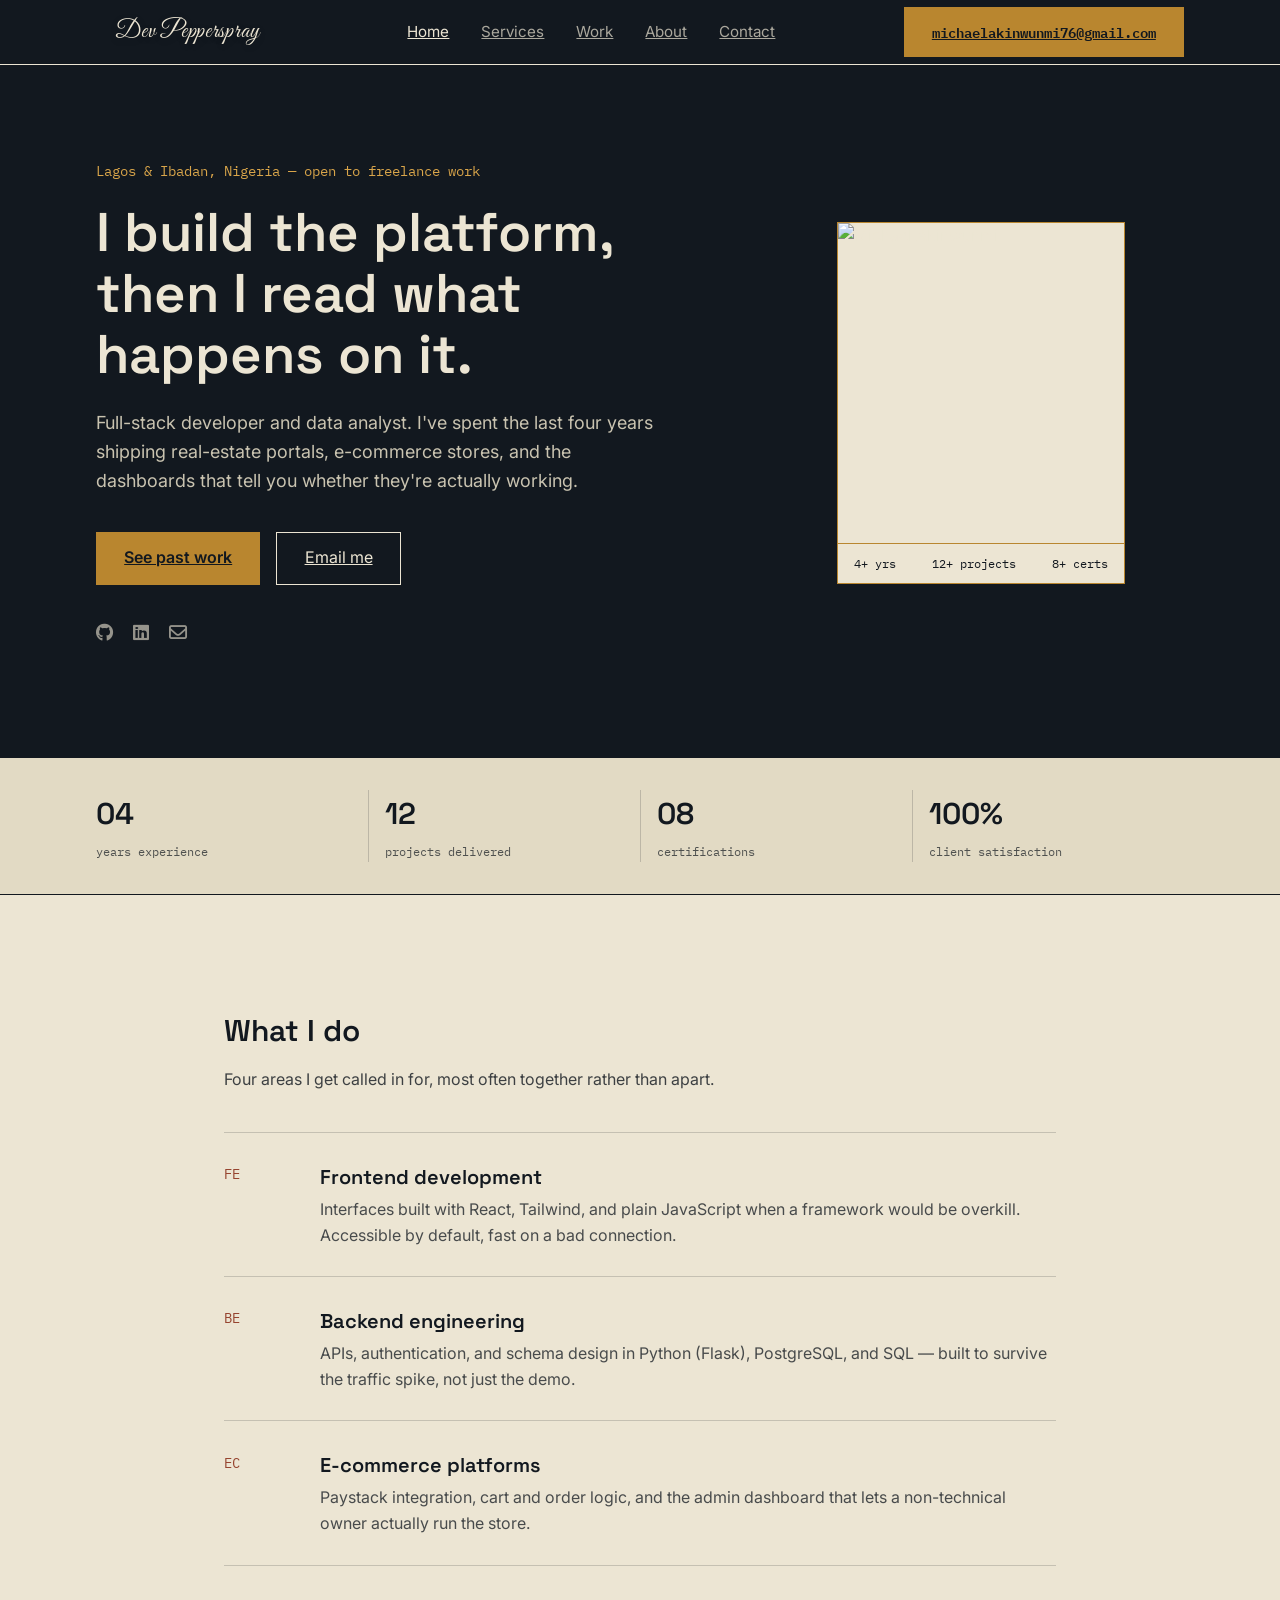
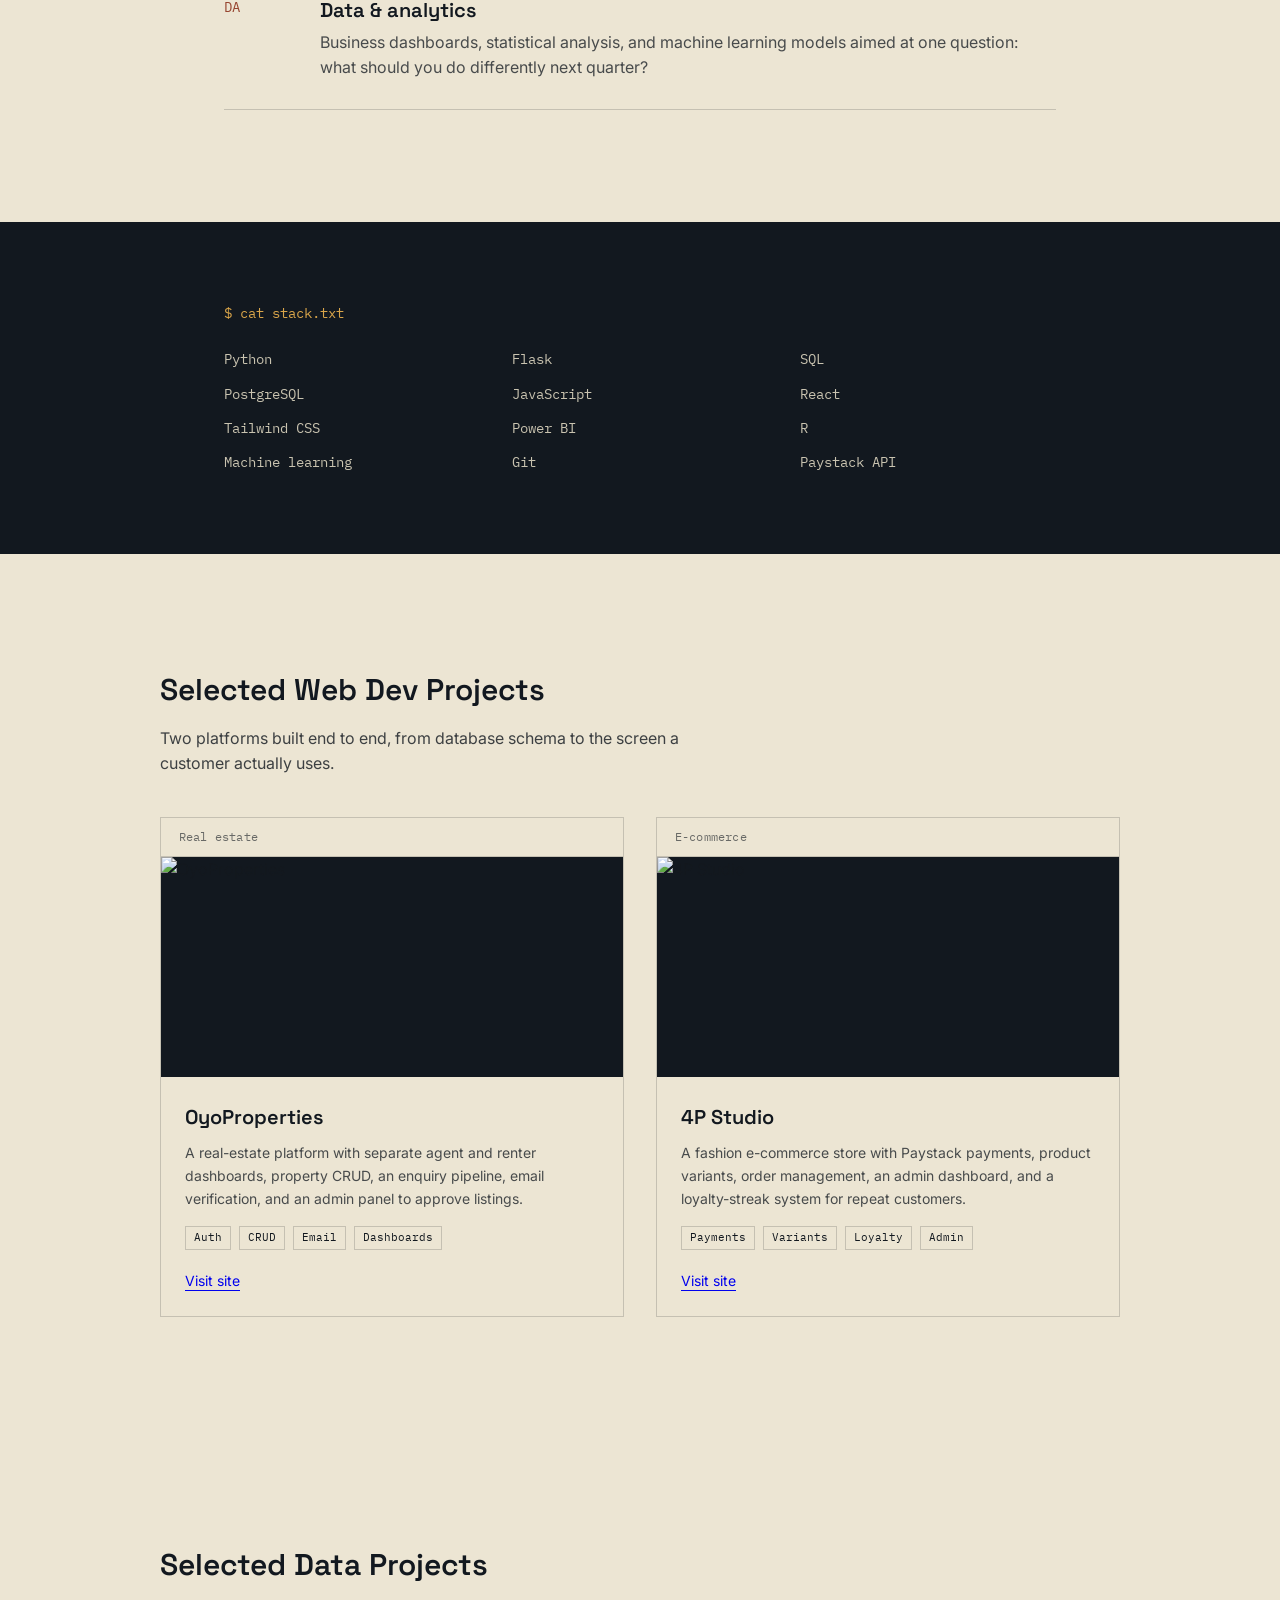
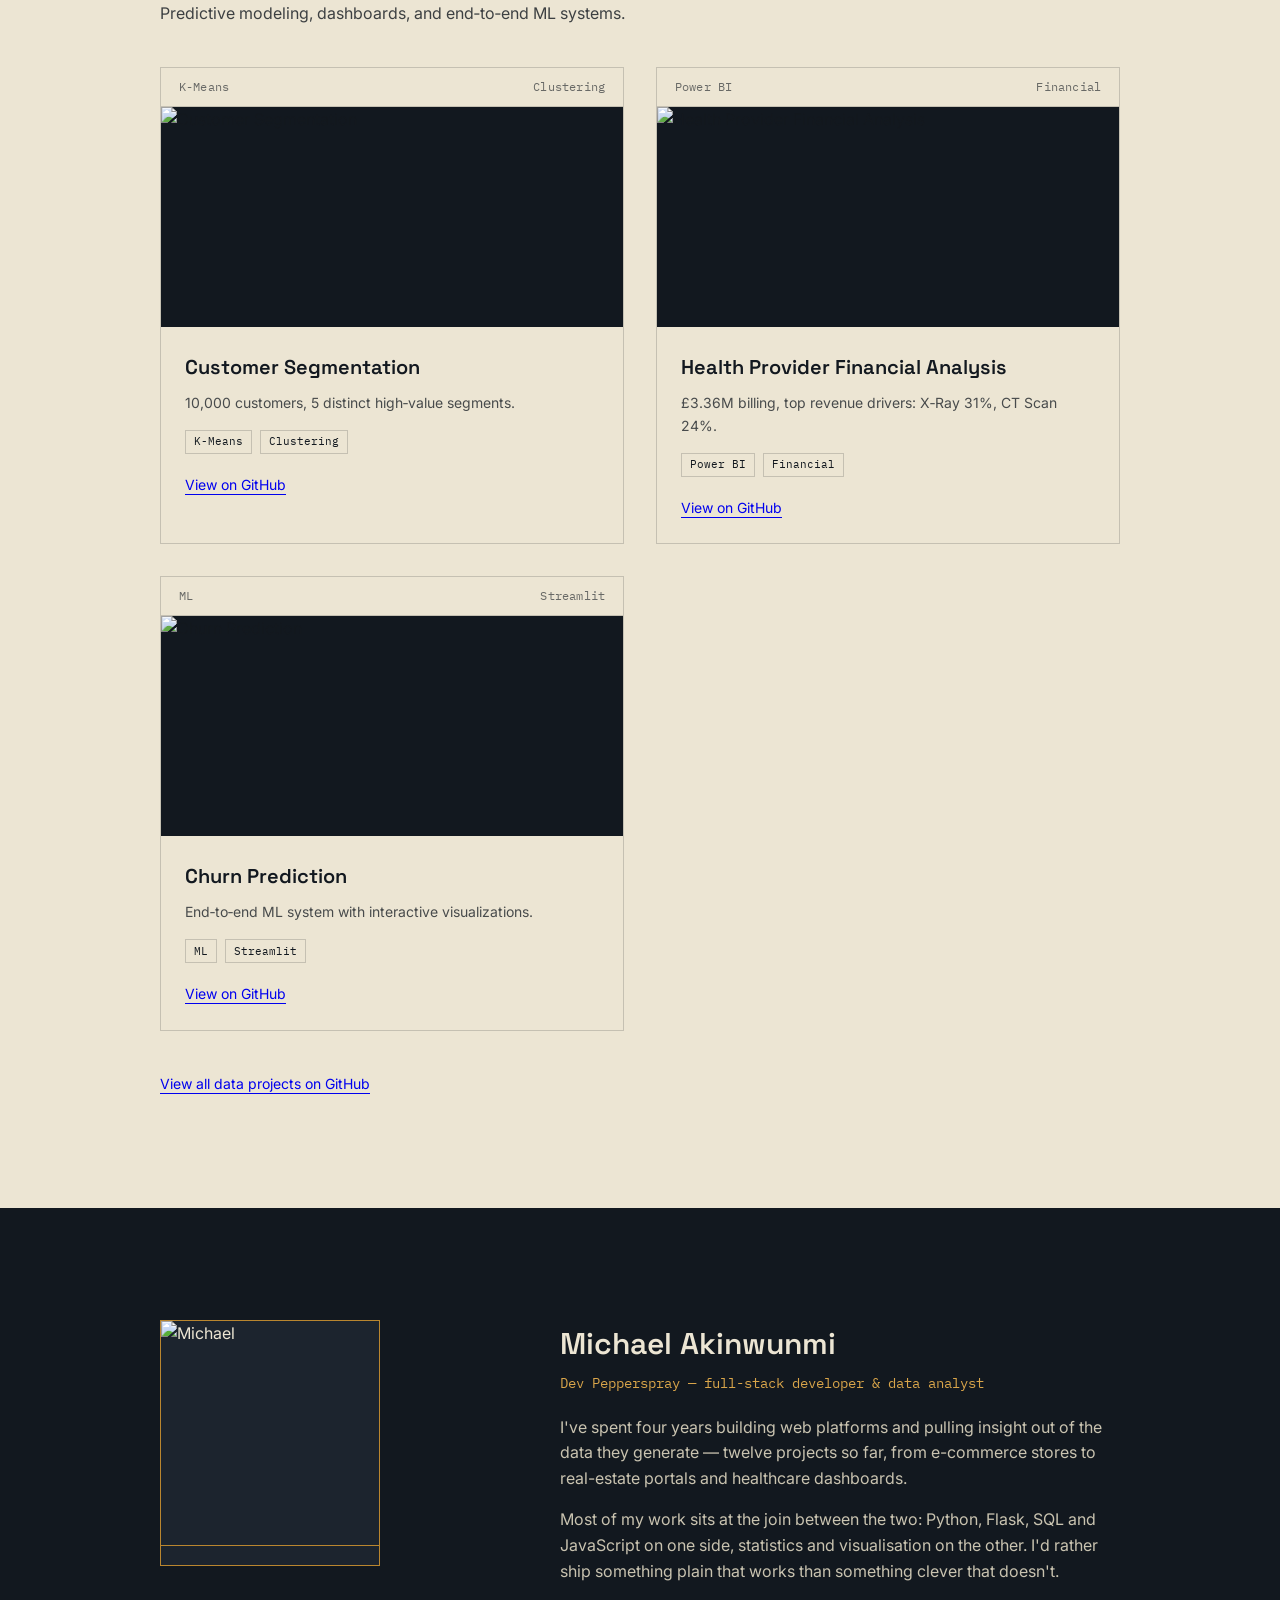
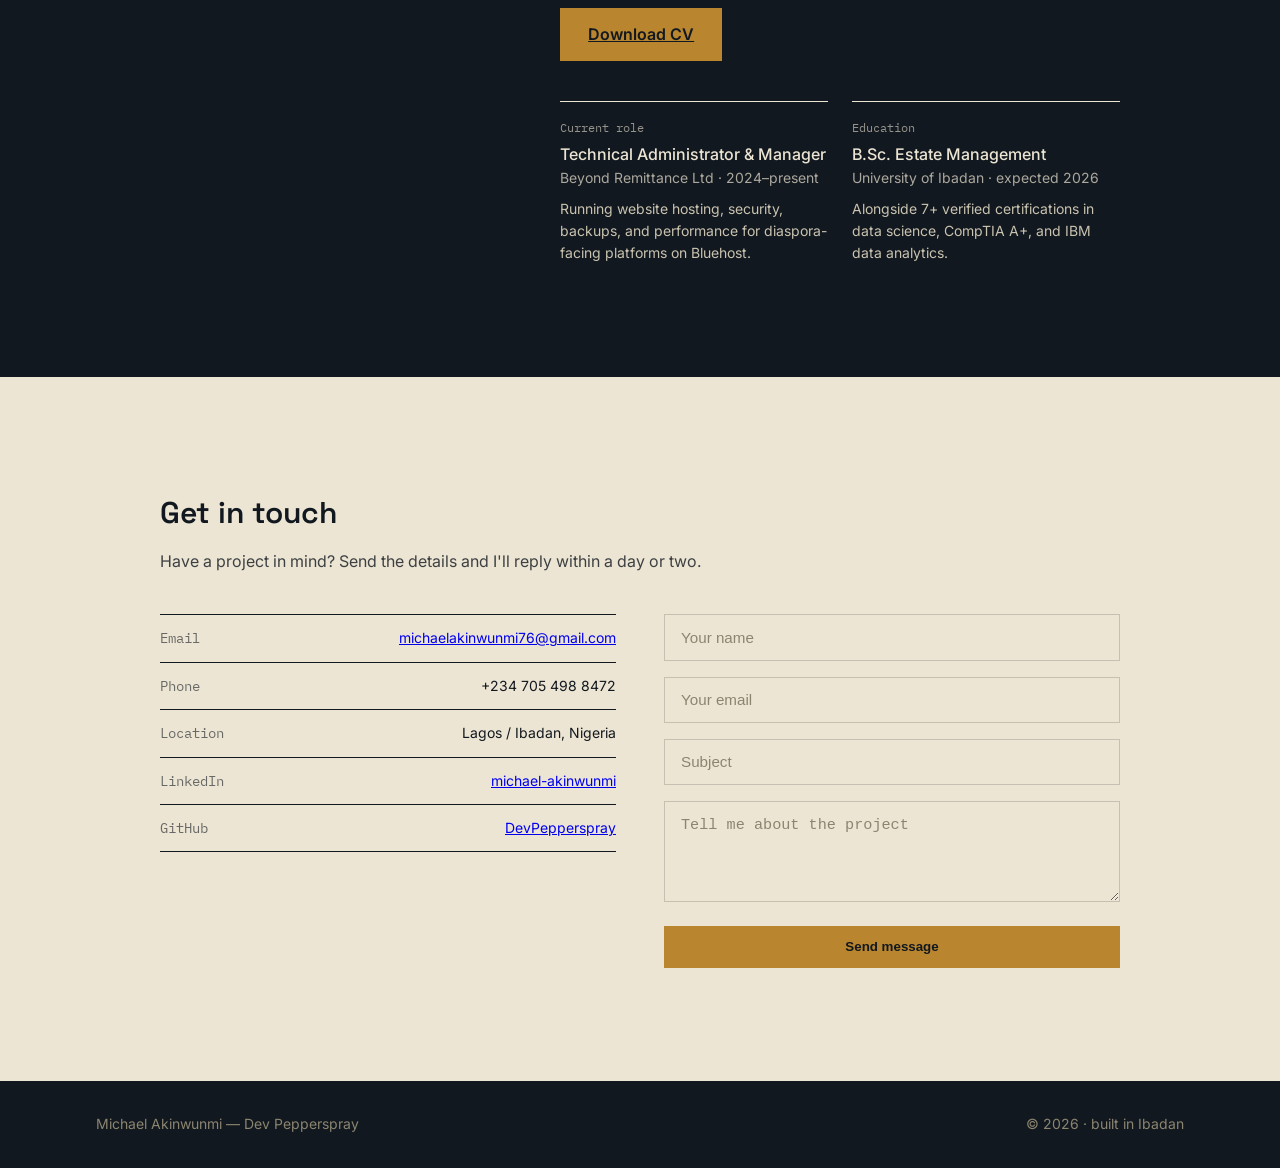
==== index.html @ c0ffbb02 "Add Great Vibes font and update logo style" ====
<!DOCTYPE html>
<html lang="en">
<head>
<meta charset="UTF-8" />
<meta name="viewport" content="width=device-width, initial-scale=1.0" />
<title>Michael Akinwunmi — Full-Stack Developer & Data Analyst</title>
<link rel="stylesheet" href="https://cdnjs.cloudflare.com/ajax/libs/font-awesome/6.5.0/css/all.min.css" />
<link href="https://fonts.googleapis.com/css2?family=Space+Grotesk:wght@400;500;600;700&family=Inter:wght@400;500;600&family=IBM+Plex+Mono:wght@400;500&display=swap" rel="stylesheet" />
  <link href="https://fonts.googleapis.com/css2?family=Space+Grotesk:wght@400;500;600;700&family=Inter:wght@400;500;600&family=IBM+Plex+Mono:wght@400;500&family=Great+Vibes&display=swap" rel="stylesheet" />

<style>
  :root{
    --ink: #12181f;
    --ink-2: #1c242e;
    --paper: #ece5d3;
    --paper-2: #e2dac4;
    --brass: #b9862f;
    --brass-bright: #d9a54a;
    --rust: #96442f;
    --line-dark: rgba(255,255,255,.14);
    --line-light: rgba(18,24,31,.18);
  }
  *{ margin:0; padding:0; box-sizing:border-box; }
  body{
    font-family:'Inter', sans-serif;
    background: var(--paper);
    color: var(--ink);
    line-height:1.6;
  }
  h1,h2,h3,.display{ font-family:'Space Grotesk', sans-serif; }
  .mono{ font-family:'IBM Plex Mono', monospace; }

  ::-webkit-scrollbar{ width:8px; }
  ::-webkit-scrollbar-track{ background: var(--paper); }
  ::-webkit-scrollbar-thumb{ background: var(--brass); }

  .on-ink{ background: var(--ink); color: var(--paper); }
  .on-ink-2{ background: var(--ink-2); }

  .rule-light{ border-color: var(--line-light); }
  .rule-dark{ border-color: var(--line-dark); }

  .nav-link{
    position:relative;
    color: var(--paper);
    opacity:.7;
    transition: opacity .2s ease;
    font-size:.95rem;
  }

  /* fancy logo style */
.fancy-logo {
  font-family: 'Great Vibes', cursive;
  font-size: 1.5rem;
  line-height: 1.2;
  padding: 0.4rem 1.2rem;
  letter-spacing: 0.03em;
  text-shadow: 0 2px 8px rgba(0,0,0,0.15);
  white-space: nowrap;
}
  .nav-link:hover{ opacity:1; }
  .nav-link.active{ opacity:1; }

  .mobile-menu{
    position:absolute;
    top:4rem;
    left:0;
    width:100%;
    max-height: calc(100vh - 4rem);
    overflow-y:auto;
    transition: transform .35s cubic-bezier(.16,.8,.24,1), opacity .35s ease;
    transform: translateY(-8px);
    opacity:0;
    pointer-events:none;
  }
  .mobile-menu.open{ transform:translateY(0); opacity:1; pointer-events:auto; }

  .hamburger{
    background:transparent;
    border:none;
    padding:6px;
    cursor:pointer;
    line-height:0;
  }
  .hamburger span{
    display:block; width:20px; height:1.5px;
    background: var(--paper); margin:5px 0;
    transition: all .25s ease;
  }
  .hamburger.active span:nth-child(1){ transform: translateY(6.5px) rotate(45deg); }
  .hamburger.active span:nth-child(2){ opacity:0; }
  .hamburger.active span:nth-child(3){ transform: translateY(-6.5px) rotate(-45deg); }

  /* record card — used only for the two portrait photos, a deliberate repeated motif */
  .record-card{
    position:relative;
    border: 1px solid var(--brass);
    background: var(--paper);
  }
  .record-card .tab{
    position:absolute; top:-1px; left:24px;
    background: var(--brass);
    color: var(--ink);
    font-size:.68rem;
    letter-spacing:.02em;
    padding:3px 10px;
    transform: translateY(-100%);
  }
  .record-card .strip{
    border-top:1px solid var(--brass);
    padding:.6rem 1rem;
    font-size:.75rem;
    color: var(--ink);
    display:flex;
    justify-content:space-between;
  }

  /* spec row — used for services and about facts, a repeated ledger language */
  .spec-row{
    display:grid;
    grid-template-columns: 72px 1fr;
    gap: 1.5rem;
    padding: 1.75rem 0;
    border-top: 1px solid var(--line-light);
  }
  .spec-row:last-child{ border-bottom: 1px solid var(--line-light); }
  .spec-code{
    font-size:.85rem;
    color: var(--rust);
    padding-top:.2rem;
  }

  .case-file{
    border:1px solid var(--line-light);
    background: var(--paper);
  }
  .case-file .ref{
    display:flex; align-items:center; justify-content:space-between;
    padding:.6rem 1.1rem;
    border-bottom:1px solid var(--line-light);
    font-size:.72rem;
    letter-spacing:.02em;
  }
  .case-file .thumb{
    height:220px; overflow:hidden; background: var(--ink);
  }
  .case-file .thumb img{ width:100%; height:100%; object-fit:cover; filter: grayscale(.15); transition: filter .3s ease; }
  .case-file:hover .thumb img{ filter:grayscale(0); }

  .chip{
    font-size:.68rem;
    font-family:'IBM Plex Mono', monospace;
    border:1px solid var(--line-light);
    padding:.15rem .5rem;
    color: var(--ink);
  }

  .btn-brass{
    background: var(--brass);
    color: var(--ink);
    font-weight:600;
    padding:.8rem 1.7rem;
    border: 1px solid var(--brass);
    transition: background .2s ease, color .2s ease;
  }
  .btn-brass:hover{ background: var(--brass-bright); }

  .btn-outline{
    border:1px solid var(--paper);
    color: var(--paper);
    padding:.8rem 1.7rem;
    transition: background .2s ease, color .2s ease;
  }
  .btn-outline:hover{ background: var(--paper); color: var(--ink); }

  .field{
    background: transparent;
    border:1px solid var(--line-light);
    color: var(--ink);
    width:100%;
    padding:.85rem 1rem;
    font-size:.95rem;
  }
  .field:focus{ outline:none; border-color: var(--brass); }
  .field::placeholder{ color:#8b8570; }

  [data-reveal]{
    opacity:0; transform: translateY(18px);
    transition: opacity .6s ease, transform .6s ease;
  }
  [data-reveal].in-view{ opacity:1; transform:none; }

  @media (prefers-reduced-motion: reduce){
    *,*::before,*::after{ transition-duration:.001ms !important; animation-duration:.001ms !important; }
  }

  /* ---- minimal utility layer (no CDN dependency) ---- */
  .relative{ position:relative; } .fixed{ position:fixed; }
  .top-0{ top:0; } .left-0{ left:0; }
  .z-50{ z-index:50; } .z-\[60\]{ z-index:60; }
  .w-full{ width:100%; } .h-16{ height:4rem; } .h-56{ height:14rem; } .h-72{ height:18rem; } .h-full{ height:100%; }
  .w-64{ width:16rem; } .w-72{ width:18rem; }
  .max-w-xl{ max-width:36rem; } .max-w-4xl{ max-width:56rem; } .max-w-5xl{ max-width:64rem; } .max-w-6xl{ max-width:72rem; }
  .mx-auto{ margin-left:auto; margin-right:auto; }
  .px-4{ padding-left:1rem; padding-right:1rem; } .px-5{ padding-left:1.25rem; padding-right:1.25rem; }
  .py-3{ padding-top:.75rem; padding-bottom:.75rem; } .py-6{ padding-top:1.5rem; padding-bottom:1.5rem; }
  .py-8{ padding-top:2rem; padding-bottom:2rem; } .py-16{ padding-top:4rem; padding-bottom:4rem; }
  .py-20{ padding-top:5rem; padding-bottom:5rem; } .pt-4{ padding-top:1rem; } .pt-28{ padding-top:7rem; } .pb-20{ padding-bottom:5rem; }
  .p-6{ padding:1.5rem; }
  .mt-1{ margin-top:.25rem; } .mt-2{ margin-top:.5rem; } .mt-3{ margin-top:.75rem; } .mt-4{ margin-top:1rem; }
  .mt-5{ margin-top:1.25rem; } .mt-6{ margin-top:1.5rem; } .mt-9{ margin-top:2.25rem; } .mt-10{ margin-top:2.5rem; }
  .gap-2{ gap:.5rem; } .gap-3{ gap:.75rem; } .gap-4{ gap:1rem; } .gap-5{ gap:1.25rem; } .gap-6{ gap:1.5rem; }
  .gap-8{ gap:2rem; } .gap-10{ gap:2.5rem; } .gap-12{ gap:3rem; } .gap-x-8{ column-gap:2rem; } .gap-y-3{ row-gap:.75rem; }
  .space-y-4>*+*{ margin-top:1rem; }
  .flex{ display:flex; } .grid{ display:grid; } .hidden{ display:none; } .inline-block{ display:inline-block; }
  .flex-col{ flex-direction:column; } .flex-wrap{ flex-wrap:wrap; }
  .items-center{ align-items:center; } .items-start{ align-items:flex-start; }
  .justify-center{ justify-content:center; } .justify-between{ justify-content:space-between; }
  .grid-cols-2{ grid-template-columns:repeat(2,minmax(0,1fr)); }
  .divide-x>*+*{ border-left:1px solid var(--line-light); }
  .overflow-hidden{ overflow:hidden; }
  .object-cover{ object-fit:cover; }
  .border-t{ border-top:1px solid; } .border-b{ border-bottom:1px solid; }
  .tracking-tight{ letter-spacing:-.015em; }
  .leading-relaxed{ line-height:1.65; } .leading-\[1\.12\]{ line-height:1.12; }
  .font-medium{ font-weight:500; } .font-semibold{ font-weight:600; }
  .text-xs{ font-size:.75rem; } .text-sm{ font-size:.875rem; } .text-base{ font-size:1rem; }
  .text-lg{ font-size:1.125rem; } .text-xl{ font-size:1.25rem; } .text-3xl{ font-size:1.875rem; } .text-4xl{ font-size:2.25rem; }
  .leading-\[1\.12\]{ line-height:1.12; }
  .opacity-60{ opacity:.6; } .opacity-70{ opacity:.7; } .opacity-75{ opacity:.75; } .opacity-80{ opacity:.8; }
  .opacity-100{ opacity:1; }
  .underline{ text-decoration:underline; } .underline-offset-4{ text-underline-offset:4px; }
  .transition{ transition:all .2s ease; }
  .first\:pl-0:first-child{ padding-left:0; }
  a.hover\:opacity-70:hover, .hover\:opacity-70:hover{ opacity:.7; }
  .hover\:opacity-100:hover{ opacity:1; }

  @media (min-width:640px){
    .sm\:px-8{ padding-left:2rem; padding-right:2rem; }
    .sm\:text-5xl{ font-size:3rem; }
    .sm\:flex-row{ flex-direction:row; }
    .sm\:grid-cols-2{ grid-template-columns:repeat(2,minmax(0,1fr)); }
    .sm\:grid-cols-3{ grid-template-columns:repeat(3,minmax(0,1fr)); }
    .sm\:w-72{ width:18rem; }
    .sm\:h-80{ height:20rem; }
  }
  @media (min-width:768px){
    .md\:flex{ display:flex; } .md\:hidden{ display:none; } .md\:inline-block{ display:inline-block; }
    .md\:pt-40{ padding-top:10rem; } .md\:pb-28{ padding-bottom:7rem; }
    .md\:py-20{ padding-top:5rem; padding-bottom:5rem; } .md\:py-28{ padding-top:7rem; padding-bottom:7rem; }
    .md\:grid-cols-2{ grid-template-columns:repeat(2,minmax(0,1fr)); }
    .md\:grid-cols-4{ grid-template-columns:repeat(4,minmax(0,1fr)); }
    .md\:grid-cols-5{ grid-template-columns:repeat(5,minmax(0,1fr)); }
    .md\:col-span-2{ grid-column:span 2/span 2; } .md\:col-span-3{ grid-column:span 3/span 3; }
    .md\:justify-start{ justify-content:flex-start; }
    .md\:text-lg{ font-size:1.125rem; }
  }
  @media (min-width:1024px){
    .lg\:text-\[3\.4rem\]{ font-size:3.4rem; }
  }
</style>
</head>
<body>

<!-- NAV -->
<header class="fixed top-0 left-0 w-full z-50 on-ink border-b rule-dark" id="navbar">
  <div class="max-w-6xl mx-auto px-5 sm:px-8 flex items-center justify-between h-16">
    <div class="rounded-xl bg-gradient-to-br from-amber-400 to-amber-600 shadow-lg shadow-amber-500/20 flex items-center justify-center fancy-logo text-[#0b0b0e]">
        Dev Pepperspray
      </div>
    
            
    <nav class="hidden md:flex items-center gap-8">
      <a href="#home" class="nav-link active">Home</a>
      <a href="#services" class="nav-link">Services</a>
      <a href="#work" class="nav-link">Work</a>
      <a href="#about" class="nav-link">About</a>
      <a href="#contact" class="nav-link">Contact</a>
    </nav>
    <a href="#contact" class="hidden md:inline-block mono text-sm btn-brass">michaelakinwunmi76@gmail.com</a>
    <button class="md:hidden hamburger relative z-[60]" id="menuToggle" aria-label="Toggle menu">
      <span></span><span></span><span></span>
    </button>
  </div>
  <div class="mobile-menu md:hidden on-ink border-t rule-dark px-5 py-6 flex flex-col gap-5" id="mobileMenu">
    <a href="#home" class="nav-link">Home</a>
    <a href="#services" class="nav-link">Services</a>
    <a href="#work" class="nav-link">Work</a>
    <a href="#about" class="nav-link">About</a>
    <a href="#contact" class="nav-link">Contact</a>
  </div>
</header>

<!-- HERO -->
<section id="home" class="on-ink pt-28 pb-20 md:pt-40 md:pb-28">
  <div class="max-w-6xl mx-auto px-5 sm:px-8 grid md:grid-cols-5 gap-12 items-center">
    <div class="md:col-span-3" data-reveal>
      <p class="mono text-sm" style="color:var(--brass-bright)">Lagos &amp; Ibadan, Nigeria — open to freelance work</p>
      <h1 class="display font-semibold text-4xl sm:text-5xl lg:text-[3.4rem] leading-[1.12] mt-5" style="color:var(--paper)">
        I build the platform, then I read what happens on it.
      </h1>
      <p class="text-base md:text-lg mt-6 max-w-xl" style="color:#c9c3b0">
        Full-stack developer and data analyst. I've spent the last four years shipping real-estate portals, e-commerce stores, and the dashboards that tell you whether they're actually working.
      </p>
      <div class="flex flex-wrap gap-4 mt-9">
        <a href="#work" class="btn-brass">See past work</a>
        <a href="#contact" class="btn-outline">Email me</a>
      </div>
      <div class="flex items-center gap-5 mt-9">
        <a href="https://github.com/DevPepperspray" target="_blank" class="opacity-60 hover:opacity-100 transition" style="color:var(--paper)"><i class="fa-brands fa-github text-lg"></i></a>
        <a href="https://www.linkedin.com/in/michael-akinwunmi-2aa34a247" target="_blank" class="opacity-60 hover:opacity-100 transition" style="color:var(--paper)"><i class="fa-brands fa-linkedin text-lg"></i></a>
        <a href="mailto:michaelakinwunmi76@gmail.com" class="opacity-60 hover:opacity-100 transition" style="color:var(--paper)"><i class="fa-regular fa-envelope text-lg"></i></a>
      </div>
    </div>

    <div class="md:col-span-2 flex justify-center" data-reveal style="transition-delay:100ms">
      <div class="record-card w-64 sm:w-72">
        
        <div class="h-72 sm:h-80 overflow-hidden">
          <img src="https://github.com/DevPepperspray/DevPepperspray.github.io/blob/main/images/hero.jpg?raw=true" alt="Michael Akinwunmi" class="w-full h-full object-cover" onerror="this.onerror=null;this.src='https://placehold.co/400x480/1c242e/d9a54a?text=Michael'" />
        </div>
        <div class="strip mono">
          <span>4+ yrs</span><span>12+ projects</span><span>8+ certs</span>
        </div>
      </div>
    </div>
  </div>
</section>

<!-- STATS -->
<section class="border-b rule-light" style="background:var(--paper-2)">
  <div class="max-w-6xl mx-auto px-5 sm:px-8 py-8">
    <div class="grid grid-cols-2 md:grid-cols-4 divide-x rule-light" data-reveal>
      <div class="px-4 first:pl-0"><div class="display text-3xl font-semibold">04</div><p class="mono text-xs mt-1 opacity-70">years experience</p></div>
      <div class="px-4"><div class="display text-3xl font-semibold">12</div><p class="mono text-xs mt-1 opacity-70">projects delivered</p></div>
      <div class="px-4"><div class="display text-3xl font-semibold">08</div><p class="mono text-xs mt-1 opacity-70">certifications</p></div>
      <div class="px-4"><div class="display text-3xl font-semibold">100%</div><p class="mono text-xs mt-1 opacity-70">client satisfaction</p></div>
    </div>
  </div>
</section>

<!-- SERVICES -->
<section id="services" class="py-20 md:py-28">
  <div class="max-w-4xl mx-auto px-5 sm:px-8">
    <div class="max-w-xl" data-reveal>
      <h2 class="display text-3xl font-semibold">What I do</h2>
      <p class="mt-3 opacity-80">Four areas I get called in for, most often together rather than apart.</p>
    </div>

    <div class="mt-10" data-reveal>
      <div class="spec-row">
        <div class="spec-code mono">FE</div>
        <div>
          <h3 class="display text-xl font-semibold">Frontend development</h3>
          <p class="opacity-75 mt-1">Interfaces built with React, Tailwind, and plain JavaScript when a framework would be overkill. Accessible by default, fast on a bad connection.</p>
        </div>
      </div>
      <div class="spec-row">
        <div class="spec-code mono">BE</div>
        <div>
          <h3 class="display text-xl font-semibold">Backend engineering</h3>
          <p class="opacity-75 mt-1">APIs, authentication, and schema design in Python (Flask), PostgreSQL, and SQL — built to survive the traffic spike, not just the demo.</p>
        </div>
      </div>
      <div class="spec-row">
        <div class="spec-code mono">EC</div>
        <div>
          <h3 class="display text-xl font-semibold">E-commerce platforms</h3>
          <p class="opacity-75 mt-1">Paystack integration, cart and order logic, and the admin dashboard that lets a non-technical owner actually run the store.</p>
        </div>
      </div>
      <div class="spec-row">
        <div class="spec-code mono">DA</div>
        <div>
          <h3 class="display text-xl font-semibold">Data &amp; analytics</h3>
          <p class="opacity-75 mt-1">Business dashboards, statistical analysis, and machine learning models aimed at one question: what should you do differently next quarter?</p>
        </div>
      </div>
    </div>
  </div>
</section>

<!-- STACK -->
<section class="on-ink py-16 md:py-20">
  <div class="max-w-4xl mx-auto px-5 sm:px-8">
    <p class="mono text-sm" style="color:var(--brass-bright)">$ cat stack.txt</p>
    <div class="grid grid-cols-2 sm:grid-cols-3 gap-x-8 gap-y-3 mt-6 mono text-sm" style="color:#c9c3b0" data-reveal>
      <span>Python</span><span>Flask</span><span>SQL</span>
      <span>PostgreSQL</span><span>JavaScript</span><span>React</span>
      <span>Tailwind CSS</span><span>Power BI</span><span>R</span>
      <span>Machine learning</span><span>Git</span><span>Paystack API</span>
    </div>
  </div>
</section>

<!-- WEB DEV WORK -->
<section id="work" class="py-20 md:py-28">
  <div class="max-w-5xl mx-auto px-5 sm:px-8">
    <div class="max-w-xl" data-reveal>
      <h2 class="display text-3xl font-semibold">Selected Web Dev Projects</h2>
      <p class="mt-3 opacity-80">Two platforms built end to end, from database schema to the screen a customer actually uses.</p>
    </div>

    <div class="grid md:grid-cols-2 gap-8 mt-10">
      <div class="case-file" data-reveal>
        <div class="ref mono">
          <span class="opacity-60">Real estate</span>
        </div>
        <div class="thumb">
          <img src="https://github.com/DevPepperspray/DevPepperspray.github.io/blob/main/images/Screenshot%202026-09-05%20003258.jpg?raw=true" alt="OyoProperties" onerror="this.onerror=null;this.src='https://placehold.co/600x400/1c242e/d9a54a?text=OyoProperties'" />
        </div>
        <div class="p-6">
          <h3 class="display text-xl font-semibold">OyoProperties</h3>
          <p class="opacity-75 mt-2 text-sm leading-relaxed">A real-estate platform with separate agent and renter dashboards, property CRUD, an enquiry pipeline, email verification, and an admin panel to approve listings.</p>
          <div class="flex flex-wrap gap-2 mt-4">
            <span class="chip">Auth</span><span class="chip">CRUD</span><span class="chip">Email</span><span class="chip">Dashboards</span>
          </div>
          <div class="flex items-center gap-5 mt-5 text-sm">
            <a href="https://oyoproperties.ng" target="_blank" class="underline underline-offset-4 hover:opacity-70">Visit site</a>
            
          </div>
        </div>
      </div>

      <div class="case-file" data-reveal style="transition-delay:80ms">
        <div class="ref mono">
          
          <span class="opacity-60">E-commerce</span>
        </div>
        <div class="thumb">
          <img src="https://github.com/DevPepperspray/DevPepperspray.github.io/blob/main/images/Screenshot%202026-09-01%20233532.jpg?raw=true" alt="4P Studio" onerror="this.onerror=null;this.src='https://placehold.co/600x400/1c242e/d9a54a?text=4P+Studio'" />
        </div>
        <div class="p-6">
          <h3 class="display text-xl font-semibold">4P Studio</h3>
          <p class="opacity-75 mt-2 text-sm leading-relaxed">A fashion e-commerce store with Paystack payments, product variants, order management, an admin dashboard, and a loyalty-streak system for repeat customers.</p>
          <div class="flex flex-wrap gap-2 mt-4">
            <span class="chip">Payments</span><span class="chip">Variants</span><span class="chip">Loyalty</span><span class="chip">Admin</span>
          </div>
          <div class="flex items-center gap-5 mt-5 text-sm">
            <a href="https://4pstudios.pythonanywhere.com" target="_blank" class="underline underline-offset-4 hover:opacity-70">Visit site</a>
            
          </div>
        </div>
      </div>
    </div>

    
  </div>
</section>

<!-- DATA PROJECTS (replaced with your three new cards) -->
<section id="work" class="py-20 md:py-28">
  <div class="max-w-5xl mx-auto px-5 sm:px-8">
    <div class="max-w-xl" data-reveal>
      <h2 class="display text-3xl font-semibold">Selected Data Projects</h2>
      <p class="mt-3 opacity-80">Predictive modeling, dashboards, and end‑to‑end ML systems.</p>
    </div>

    <div class="grid md:grid-cols-2 lg:grid-cols-3 gap-8 mt-10">
      <!-- Card 5: Customer Segmentation -->
      <div class="case-file" data-reveal>
        <div class="ref mono">
          <span class="opacity-60">K-Means</span>
          <span class="opacity-60">Clustering</span>
        </div>
        <div class="thumb">
          <img src="https://raw.githubusercontent.com/DevPepperspray/DevPepperspray.github.io/main/Clustering.png" alt="Customer Segmentation" onerror="this.onerror=null;this.src='https://placehold.co/600x400/1c242e/d9a54a?text=Clustering'" />
        </div>
        <div class="p-6">
          <h3 class="display text-xl font-semibold">Customer Segmentation</h3>
          <p class="opacity-75 mt-2 text-sm leading-relaxed">10,000 customers, 5 distinct high‑value segments.</p>
          <div class="flex flex-wrap gap-2 mt-4">
            <span class="chip">K-Means</span>
            <span class="chip">Clustering</span>
          </div>
          <div class="flex items-center gap-5 mt-5 text-sm">
            <a href="https://github.com/DevPepperspray/Customer-Segmentation-and-Clustering" target="_blank" class="underline underline-offset-4 hover:opacity-70">View on GitHub</a>
          </div>
        </div>
      </div>

      <!-- Card 6: Health Provider Financial Analysis -->
      <div class="case-file" data-reveal style="transition-delay:80ms">
        <div class="ref mono">
          <span class="opacity-60">Power BI</span>
          <span class="opacity-60">Financial</span>
        </div>
        <div class="thumb">
          <img src="https://raw.githubusercontent.com/DevPepperspray/DevPepperspray.github.io/main/Health%20Provider%20Dashboard.jpg" alt="Health Provider Financial Analysis" onerror="this.onerror=null;this.src='https://placehold.co/600x400/1c242e/d9a54a?text=Provider'" />
        </div>
        <div class="p-6">
          <h3 class="display text-xl font-semibold">Health Provider Financial Analysis</h3>
          <p class="opacity-75 mt-2 text-sm leading-relaxed">£3.36M billing, top revenue drivers: X‑Ray 31%, CT Scan 24%.</p>
          <div class="flex flex-wrap gap-2 mt-4">
            <span class="chip">Power BI</span>
            <span class="chip">Financial</span>
          </div>
          <div class="flex items-center gap-5 mt-5 text-sm">
            <a href="https://github.com/DevPepperspray/Health-Providers-Analysis" target="_blank" class="underline underline-offset-4 hover:opacity-70">View on GitHub</a>
          </div>
        </div>
      </div>

      <!-- Card 7: Churn Prediction -->
      <div class="case-file" data-reveal style="transition-delay:160ms">
        <div class="ref mono">
          <span class="opacity-60">ML</span>
          <span class="opacity-60">Streamlit</span>
        </div>
        <div class="thumb">
          <img src="https://github.com/DevPepperspray/Churn-Prediction/blob/main/Churn%20Porject%201/bone.jpg?raw=true" alt="Churn Prediction" onerror="this.onerror=null;this.src='https://placehold.co/600x400/1c242e/d9a54a?text=Churn'" />
        </div>
        <div class="p-6">
          <h3 class="display text-xl font-semibold">Churn Prediction</h3>
          <p class="opacity-75 mt-2 text-sm leading-relaxed">End‑to‑end ML system with interactive visualizations.</p>
          <div class="flex flex-wrap gap-2 mt-4">
            <span class="chip">ML</span>
            <span class="chip">Streamlit</span>
          </div>
          <div class="flex items-center gap-5 mt-5 text-sm">
            <a href="https://github.com/DevPepperspray/Churn-Prediction" target="_blank" class="underline underline-offset-4 hover:opacity-70">View on GitHub</a>
          </div>
        </div>
      </div>
    </div>

    <div class="mt-10" data-reveal>
      <a href="https://github.com/DevPepperspray" target="_blank" class="text-sm underline underline-offset-4 hover:opacity-70">View all data projects on GitHub</a>
    </div>
  </div>
</section>

<!-- ABOUT -->
<section id="about" class="on-ink py-20 md:py-28">
  <div class="max-w-5xl mx-auto px-5 sm:px-8">
    <div class="grid md:grid-cols-5 gap-10 items-start">
      <div class="md:col-span-2 flex justify-center md:justify-start" data-reveal>
        <div class="record-card" style="background:var(--ink-2); border-color:var(--brass); width:220px;">
          
          <div class="h-56 overflow-hidden">
            <img src="https://github.com/DevPepperspray/DevPepperspray.github.io/blob/main/images/Screenshot%202026-09-05%20004649.jpg?raw=true" alt="Michael" class="w-full h-full object-cover" onerror="this.onerror=null;this.src='" />
          </div>
          <div class="strip mono" style="color:var(--paper)">
            
          </div>
        </div>
      </div>

      <div class="md:col-span-3" data-reveal style="transition-delay:80ms">
        <h2 class="display text-3xl font-semibold" style="color:var(--paper)">Michael Akinwunmi</h2>
        <p class="mono text-sm mt-1" style="color:var(--brass-bright)">Dev Pepperspray — full-stack developer &amp; data analyst</p>
        <p class="mt-5" style="color:#c9c3b0">
          I've spent four years building web platforms and pulling insight out of the data they generate — twelve projects so far, from e-commerce stores to real-estate portals and healthcare dashboards.
        </p>
        <p class="mt-4" style="color:#c9c3b0">
          Most of my work sits at the join between the two: Python, Flask, SQL and JavaScript on one side, statistics and visualisation on the other. I'd rather ship something plain that works than something clever that doesn't.
        </p>
        <a href="Michael Akinwunmi.pdf" download class="btn-brass inline-block mt-6">Download CV</a>

        <div class="grid sm:grid-cols-2 gap-6 mt-10">
          <div class="border-t pt-4 rule-dark">
            <p class="mono text-xs opacity-60">Current role</p>
            <p class="font-medium mt-1" style="color:var(--paper)">Technical Administrator &amp; Manager</p>
            <p class="text-sm opacity-70">Beyond Remittance Ltd · 2024–present</p>
            <p class="text-sm mt-2" style="color:#c9c3b0">Running website hosting, security, backups, and performance for diaspora-facing platforms on Bluehost.</p>
          </div>
          <div class="border-t pt-4 rule-dark">
            <p class="mono text-xs opacity-60">Education</p>
            <p class="font-medium mt-1" style="color:var(--paper)">B.Sc. Estate Management</p>
            <p class="text-sm opacity-70">University of Ibadan · expected 2026</p>
            <p class="text-sm mt-2" style="color:#c9c3b0">Alongside 7+ verified certifications in data science, CompTIA A+, and IBM data analytics.</p>
          </div>
        </div>
      </div>
    </div>
  </div>
</section>

<!-- CONTACT -->
<section id="contact" class="py-20 md:py-28">
  <div class="max-w-5xl mx-auto px-5 sm:px-8">
    <div class="max-w-xl" data-reveal>
      <h2 class="display text-3xl font-semibold">Get in touch</h2>
      <p class="mt-3 opacity-80">Have a project in mind? Send the details and I'll reply within a day or two.</p>
    </div>

    <div class="grid md:grid-cols-2 gap-12 mt-10">
      <div data-reveal>
        <ul class="text-sm">
          <li class="flex justify-between border-t rule-light py-3">
            <span class="mono opacity-60">Email</span>
            <a href="mailto:michaelakinwunmi76@gmail.com" class="hover:opacity-70">michaelakinwunmi76@gmail.com</a>
          </li>
          <li class="flex justify-between border-t rule-light py-3">
            <span class="mono opacity-60">Phone</span>
            <span>+234 705 498 8472</span>
          </li>
          <li class="flex justify-between border-t rule-light py-3">
            <span class="mono opacity-60">Location</span>
            <span>Lagos / Ibadan, Nigeria</span>
          </li>
          <li class="flex justify-between border-t rule-light py-3">
            <span class="mono opacity-60">LinkedIn</span>
            <a href="https://www.linkedin.com/in/michael-akinwunmi-2aa34a247" target="_blank" class="hover:opacity-70">michael-akinwunmi</a>
          </li>
          <li class="flex justify-between border-t border-b rule-light py-3">
            <span class="mono opacity-60">GitHub</span>
            <a href="https://github.com/DevPepperspray" target="_blank" class="hover:opacity-70">DevPepperspray</a>
          </li>
        </ul>
      </div>

      <form id="contactForm" method="post" action="#" data-reveal style="transition-delay:80ms">
        <div class="space-y-4">
          <input type="text" name="name" placeholder="Your name" class="field" required />
          <input type="email" name="email" placeholder="Your email" class="field" required />
          <input type="text" name="subject" placeholder="Subject" class="field" />
          <textarea name="message" rows="4" placeholder="Tell me about the project" class="field" style="resize:vertical;"></textarea>
          <button type="submit" class="btn-brass w-full">Send message</button>
        </div>
      </form>
    </div>
  </div>
</section>

<footer class="on-ink py-8 border-t rule-dark">
  <div class="max-w-6xl mx-auto px-5 sm:px-8 flex flex-col sm:flex-row items-center justify-between gap-3 text-sm" style="color:#8b8570">
    <span>Michael Akinwunmi — Dev Pepperspray</span>
    <span>© 2026 · built in Ibadan</span>
  </div>
</footer>

<script>
(function(){
  "use strict";
  const toggle = document.getElementById('menuToggle');
  const mobile = document.getElementById('mobileMenu');
  toggle.addEventListener('click', function(){
    this.classList.toggle('active');
    mobile.classList.toggle('open');
  });
  mobile.querySelectorAll('a').forEach(link=>{
    link.addEventListener('click', ()=>{ toggle.classList.remove('active'); mobile.classList.remove('open'); });
  });

  const io = new IntersectionObserver((entries)=>{
    entries.forEach(e=>{ if(e.isIntersecting){ e.target.classList.add('in-view'); io.unobserve(e.target); } });
  }, { threshold:.1, rootMargin:'0px 0px -40px 0px' });
  document.querySelectorAll('[data-reveal]').forEach(el=>io.observe(el));

  document.getElementById('contactForm').addEventListener('submit', function(e){
    e.preventDefault();
    const name = this.querySelector('input[name="name"]').value || 'there';
    alert('Thanks, ' + name + ' — I\'ll get back to you shortly.');
    this.reset();
  });

  document.querySelectorAll('a[href^="#"]').forEach(a=>{
    a.addEventListener('click', function(e){
      const href = this.getAttribute('href');
      if(href === '#') return;
      const target = document.querySelector(href);
      if(target){
        e.preventDefault();
        const top = target.getBoundingClientRect().top + window.pageYOffset - 64;
        window.scrollTo({ top, behavior:'smooth' });
      }
    });
  });
})();
</script>

</body>
</html>
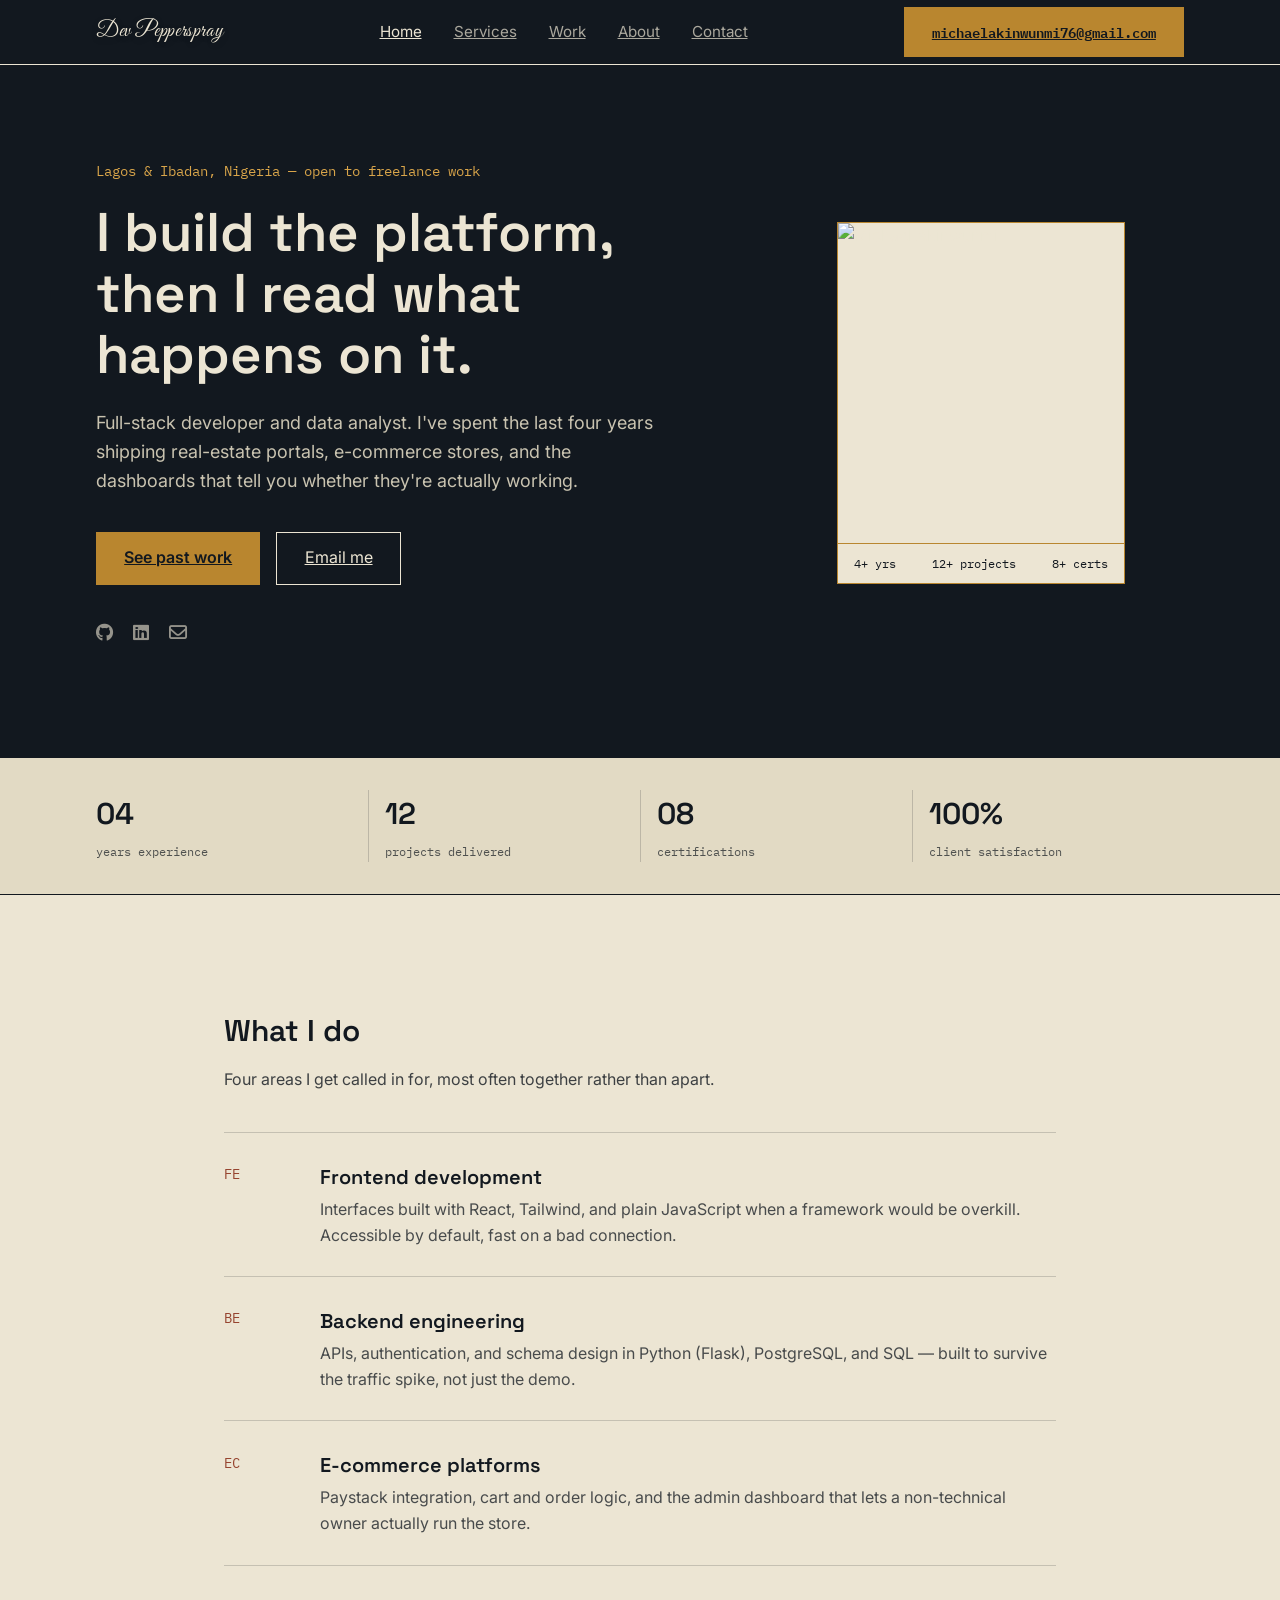
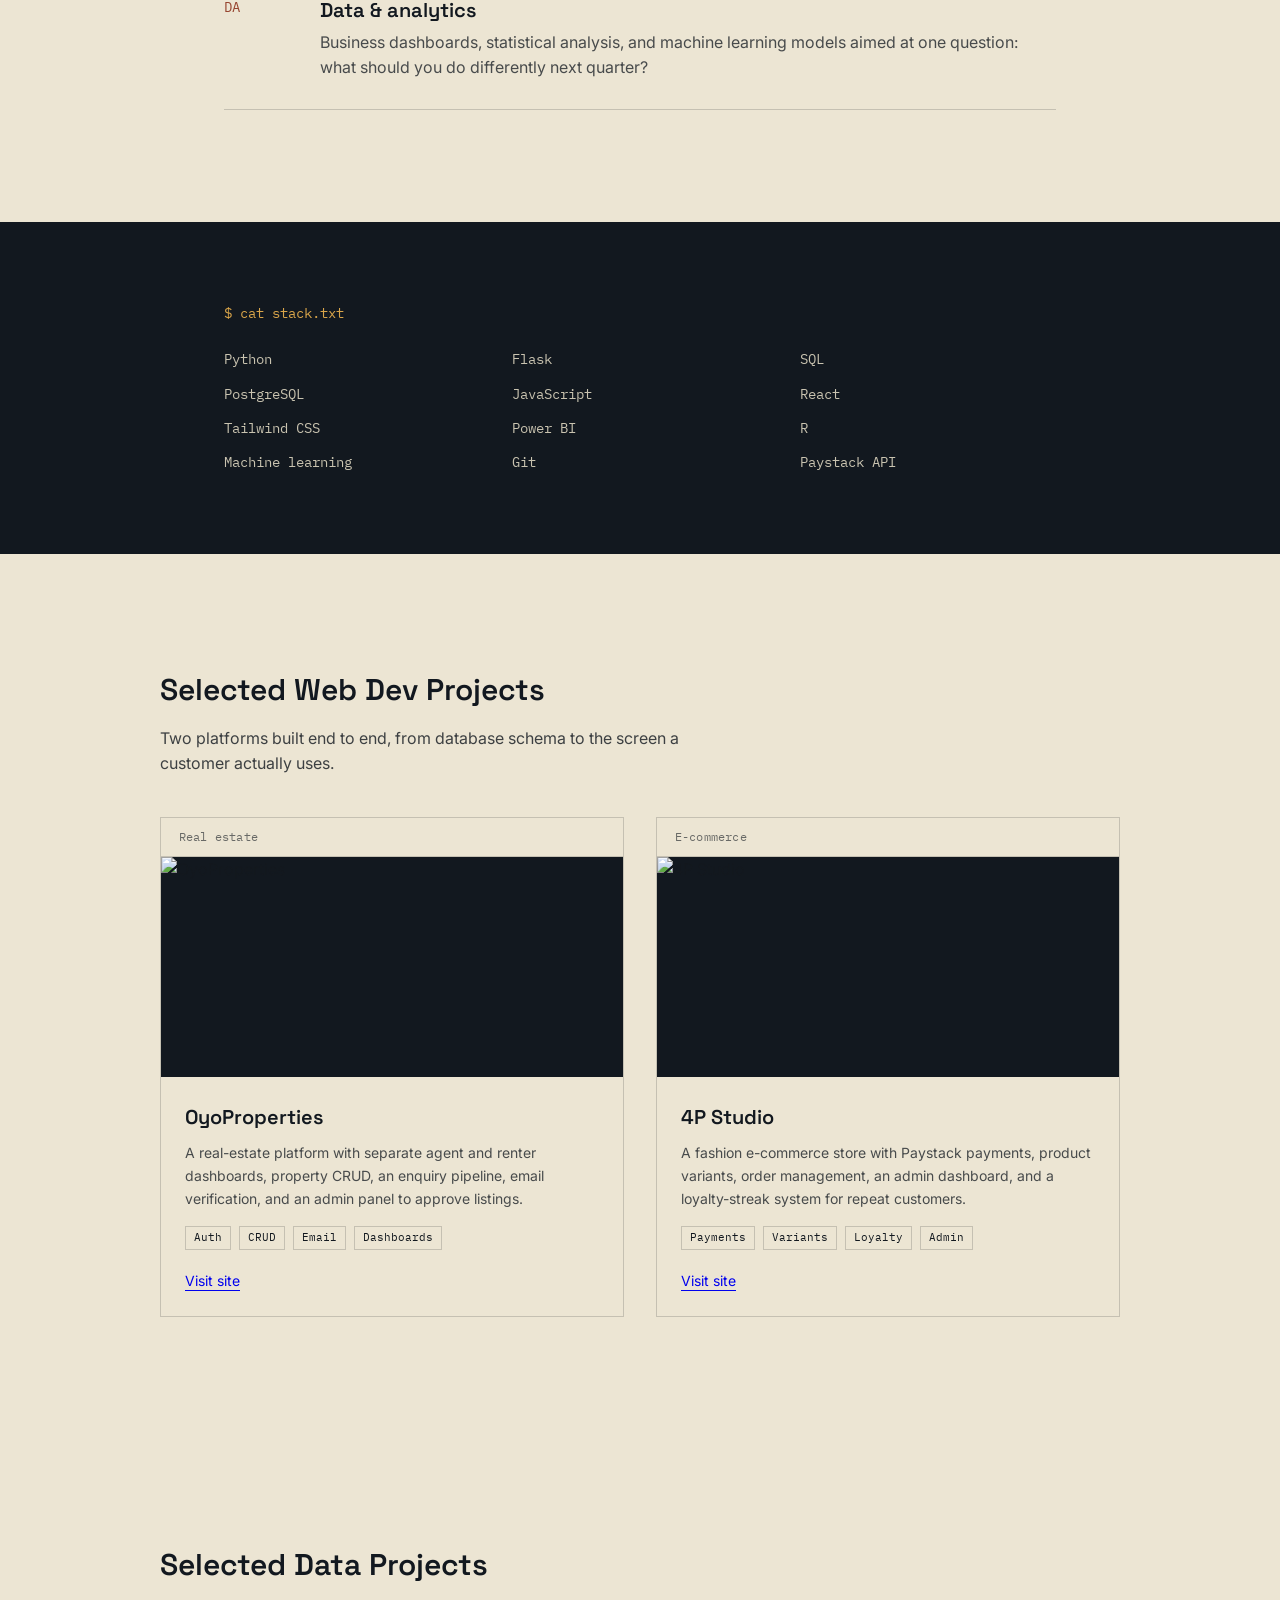
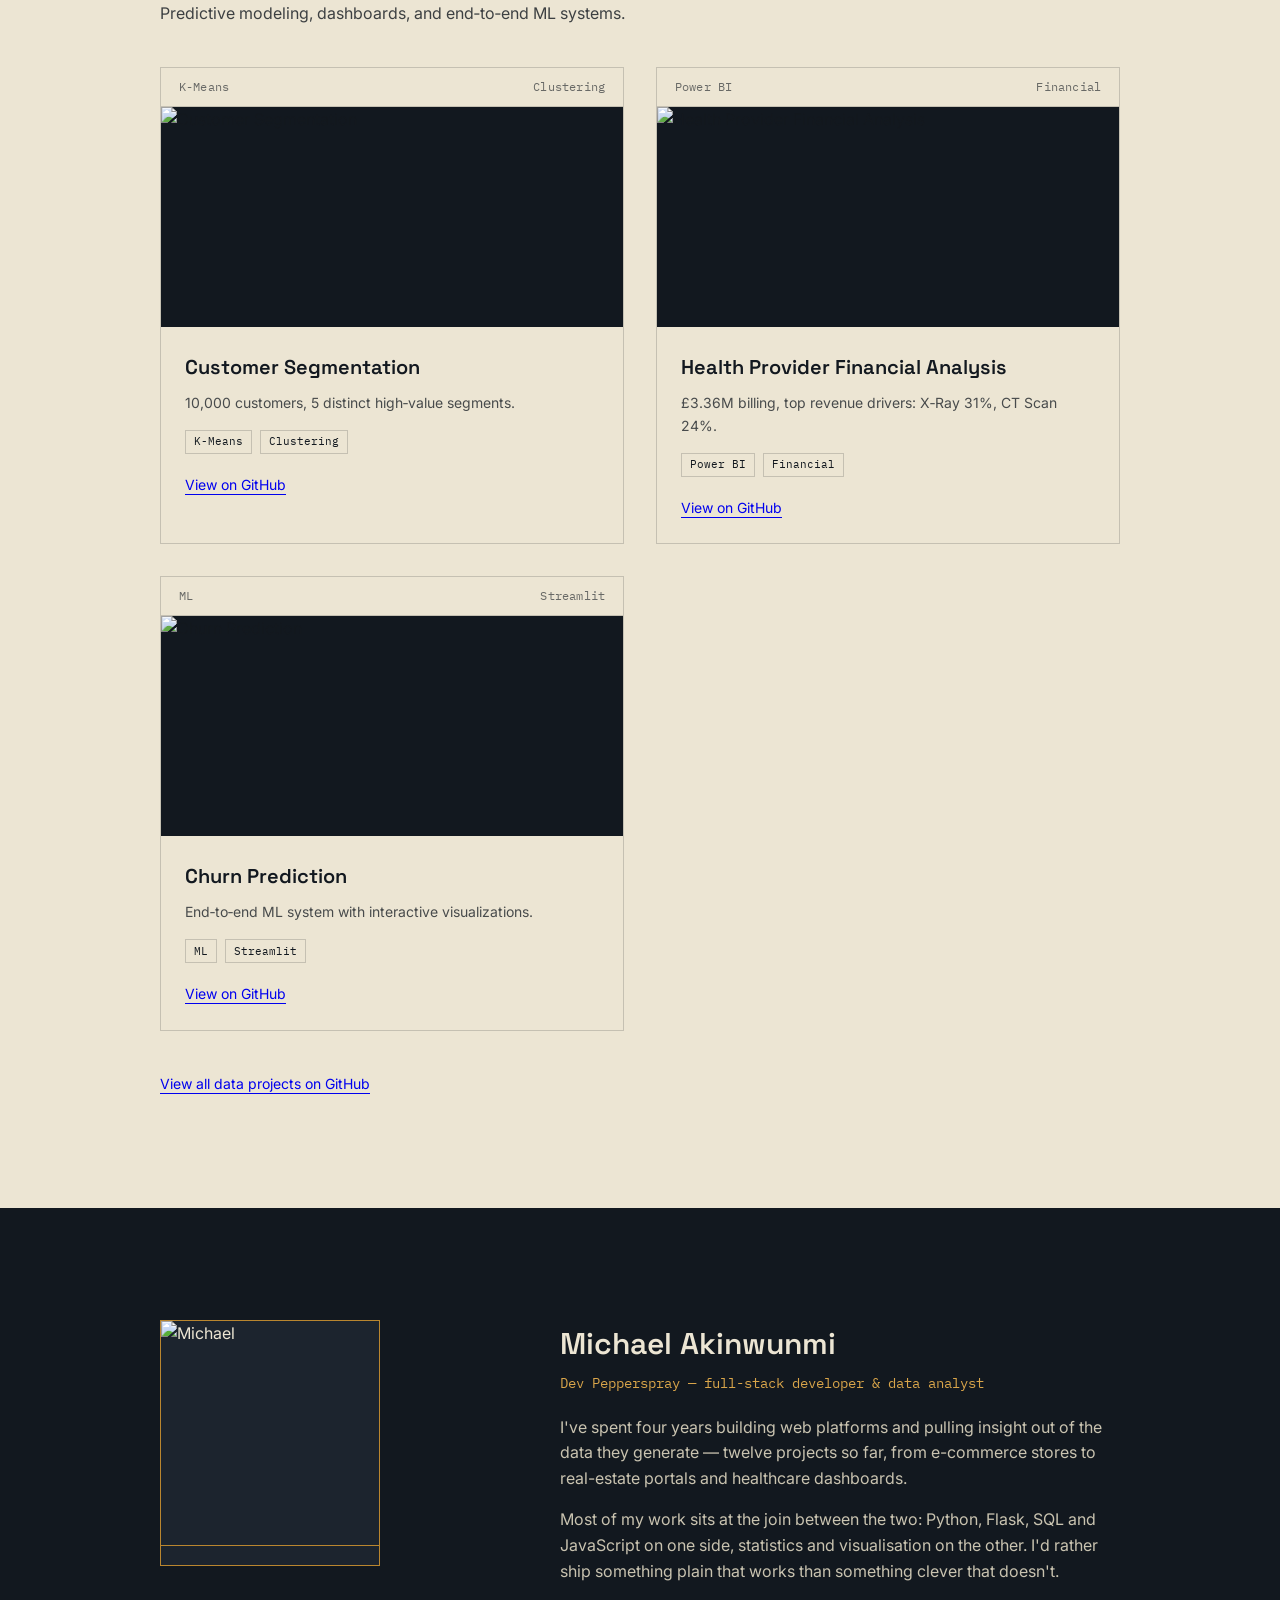
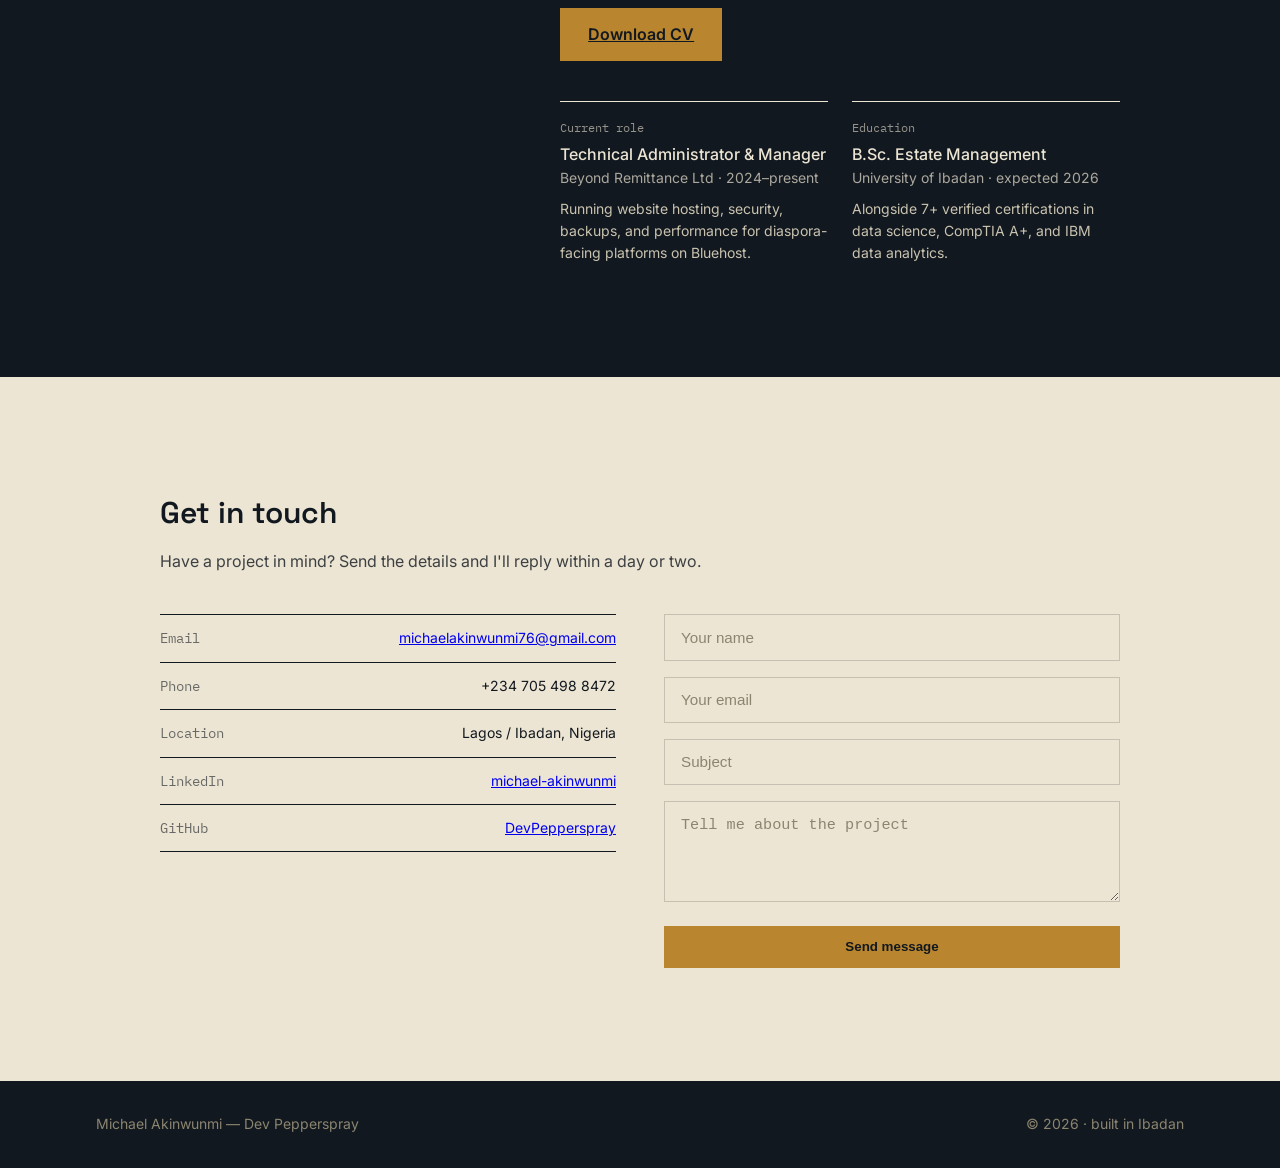
==== commit 3d30563a: "Update index.html" ====
--- a/index.html
+++ b/index.html
@@ -51,9 +51,7 @@
   /* fancy logo style */
 .fancy-logo {
   font-family: 'Great Vibes', cursive;
-  font-size: 1.5rem;
-  line-height: 1.2;
-  padding: 0.4rem 1.2rem;
+  font-size: 1.3rem;
   letter-spacing: 0.03em;
   text-shadow: 0 2px 8px rgba(0,0,0,0.15);
   white-space: nowrap;
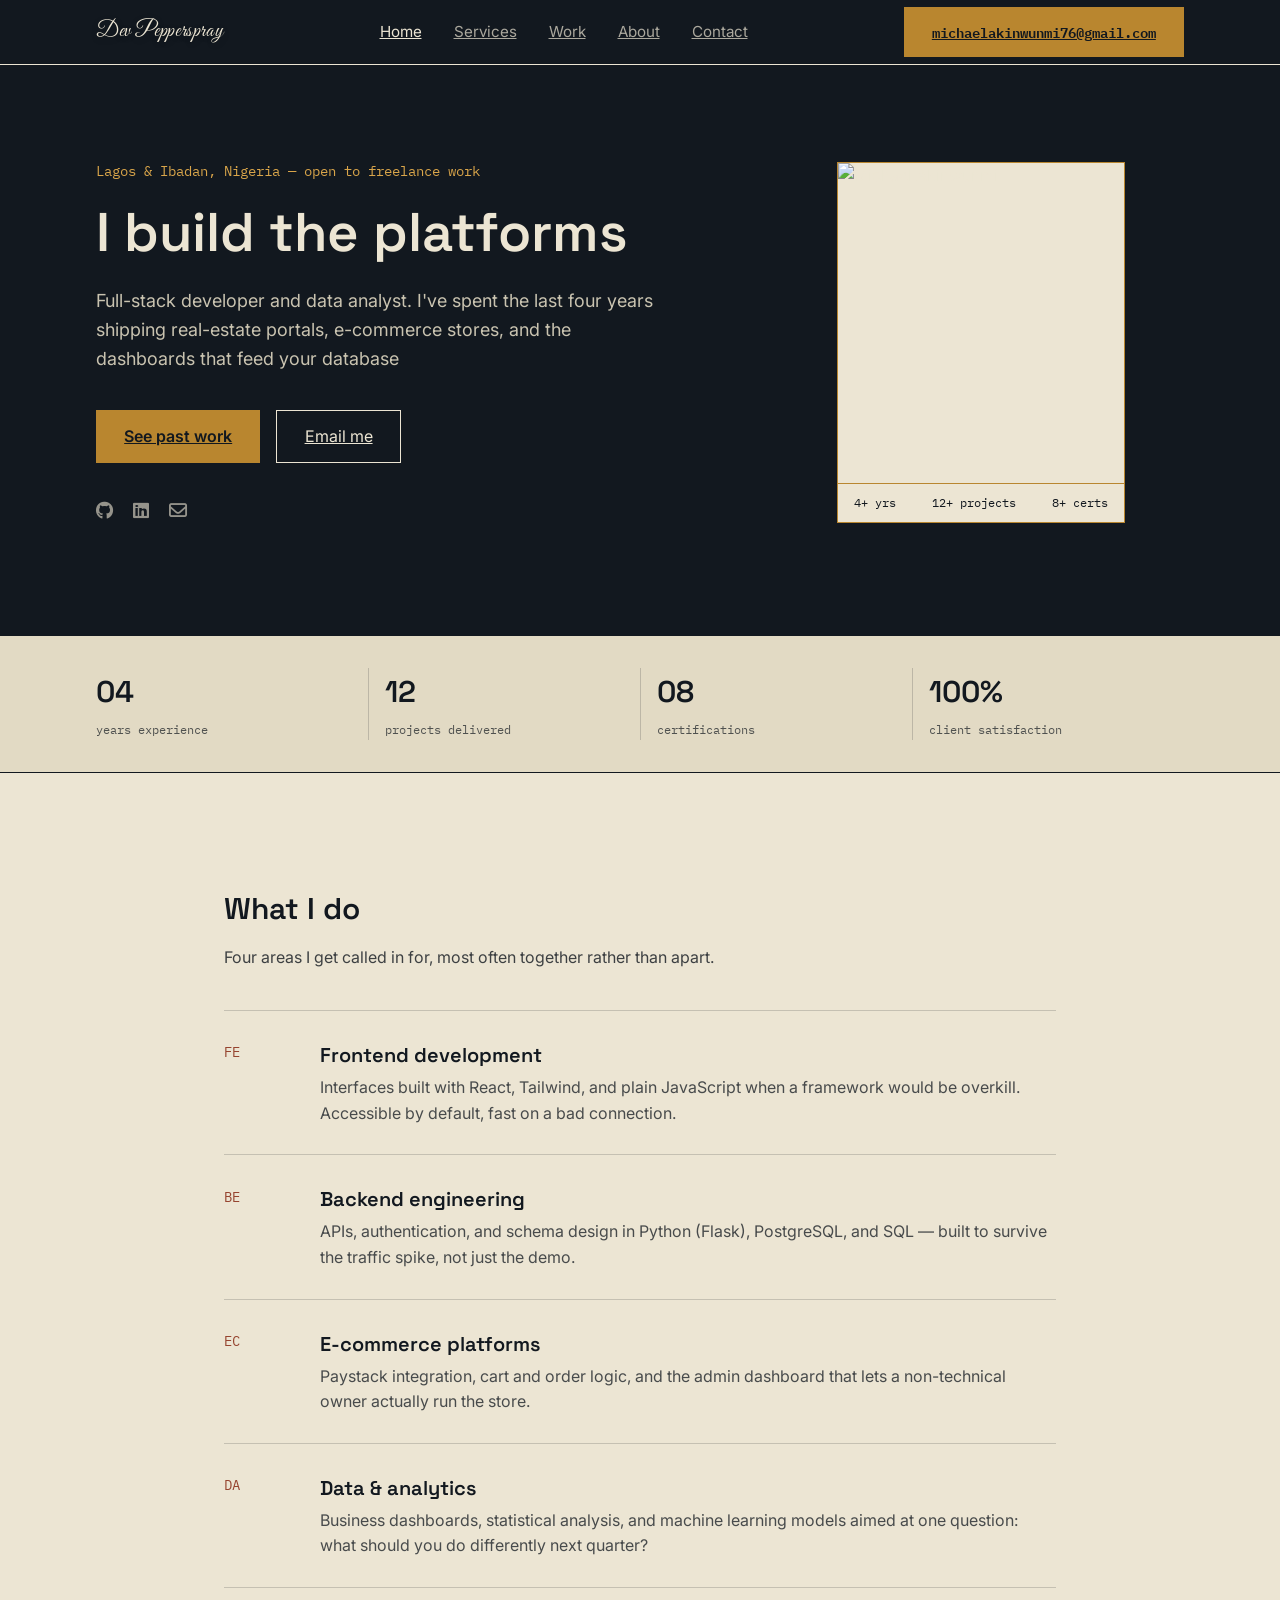
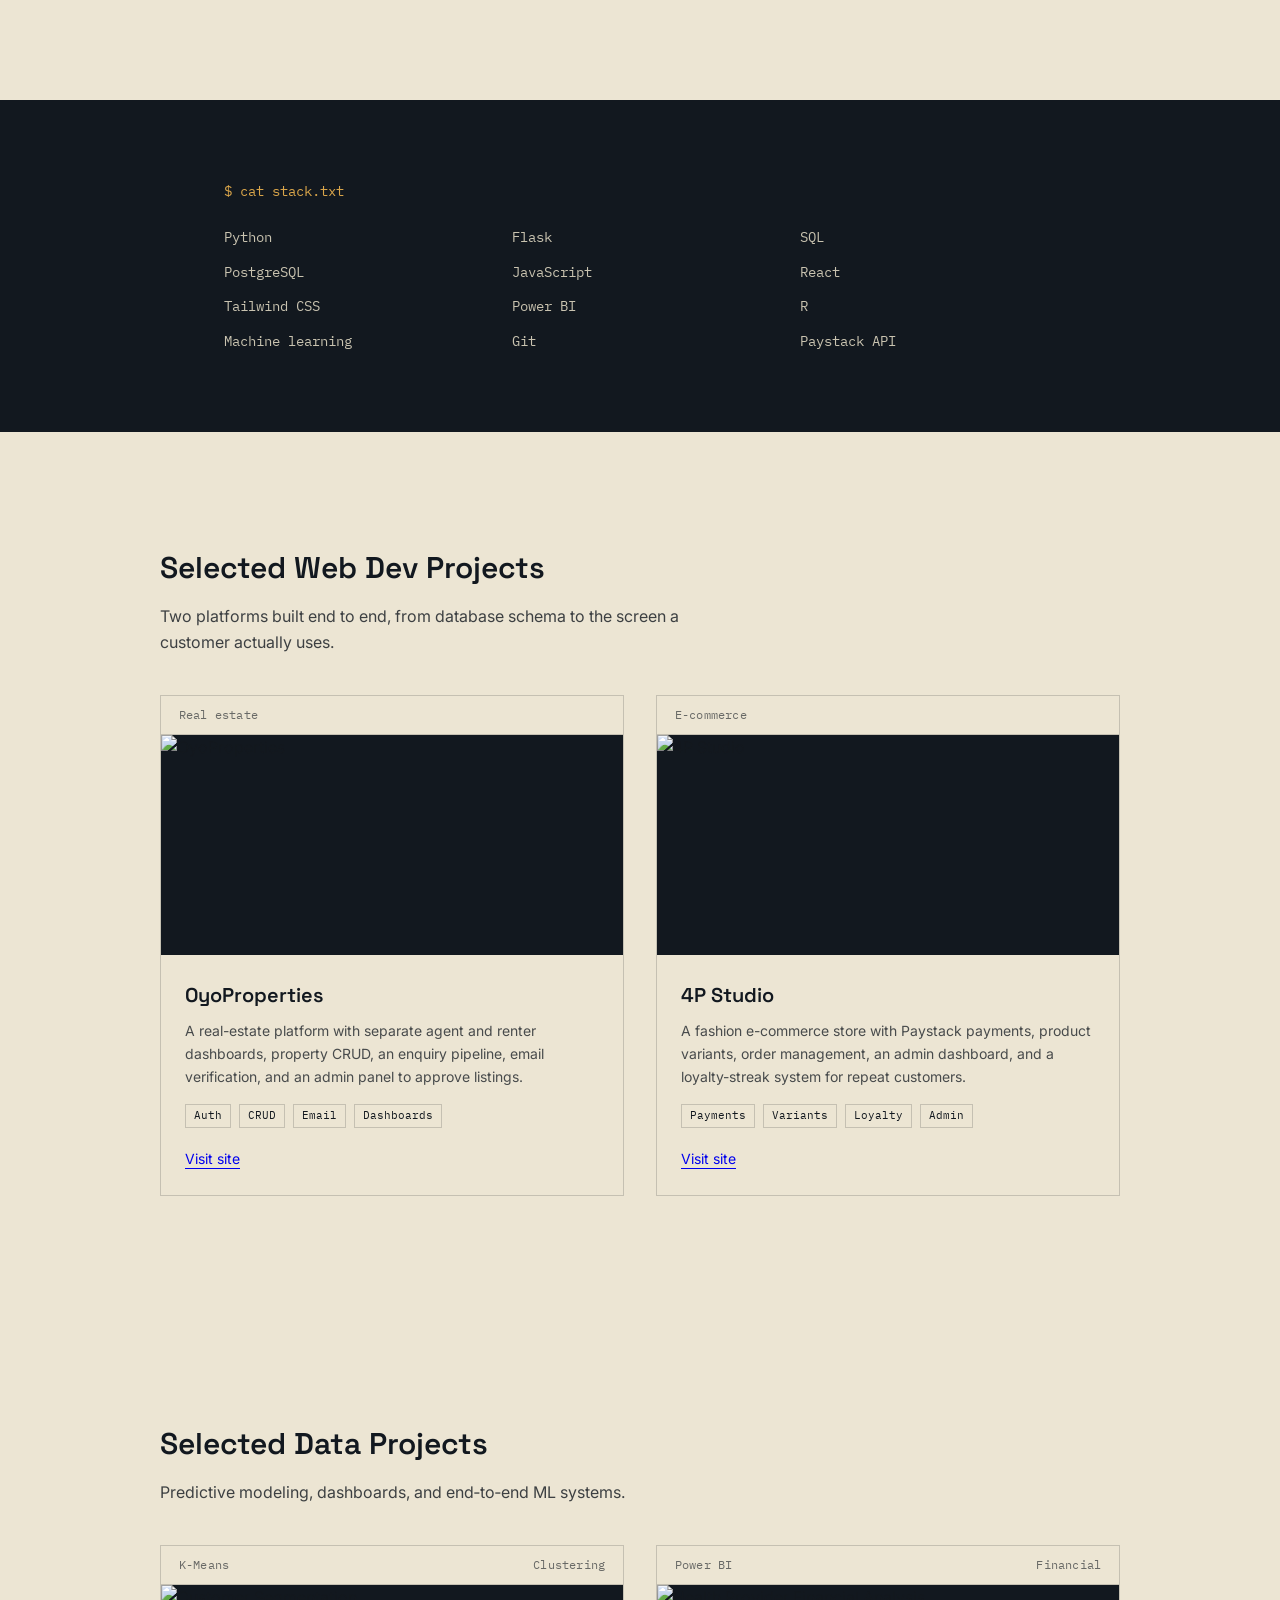
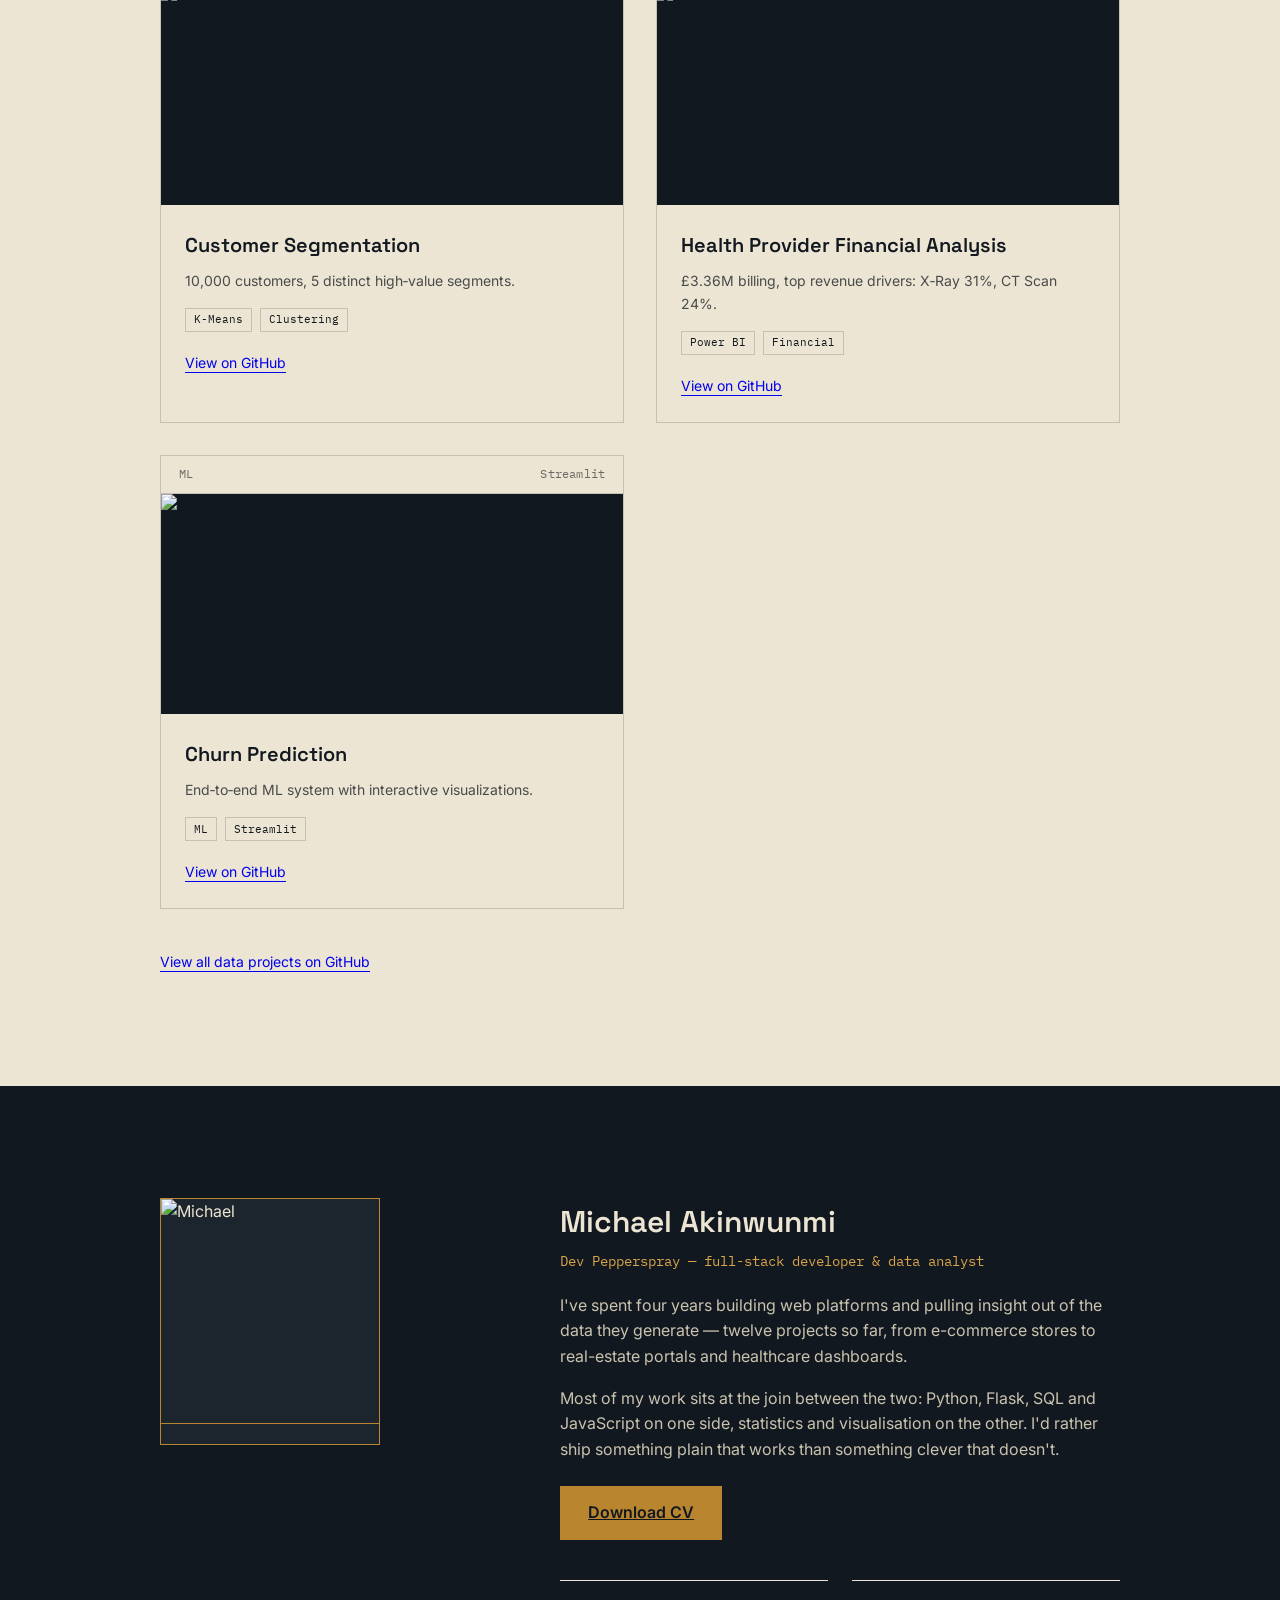
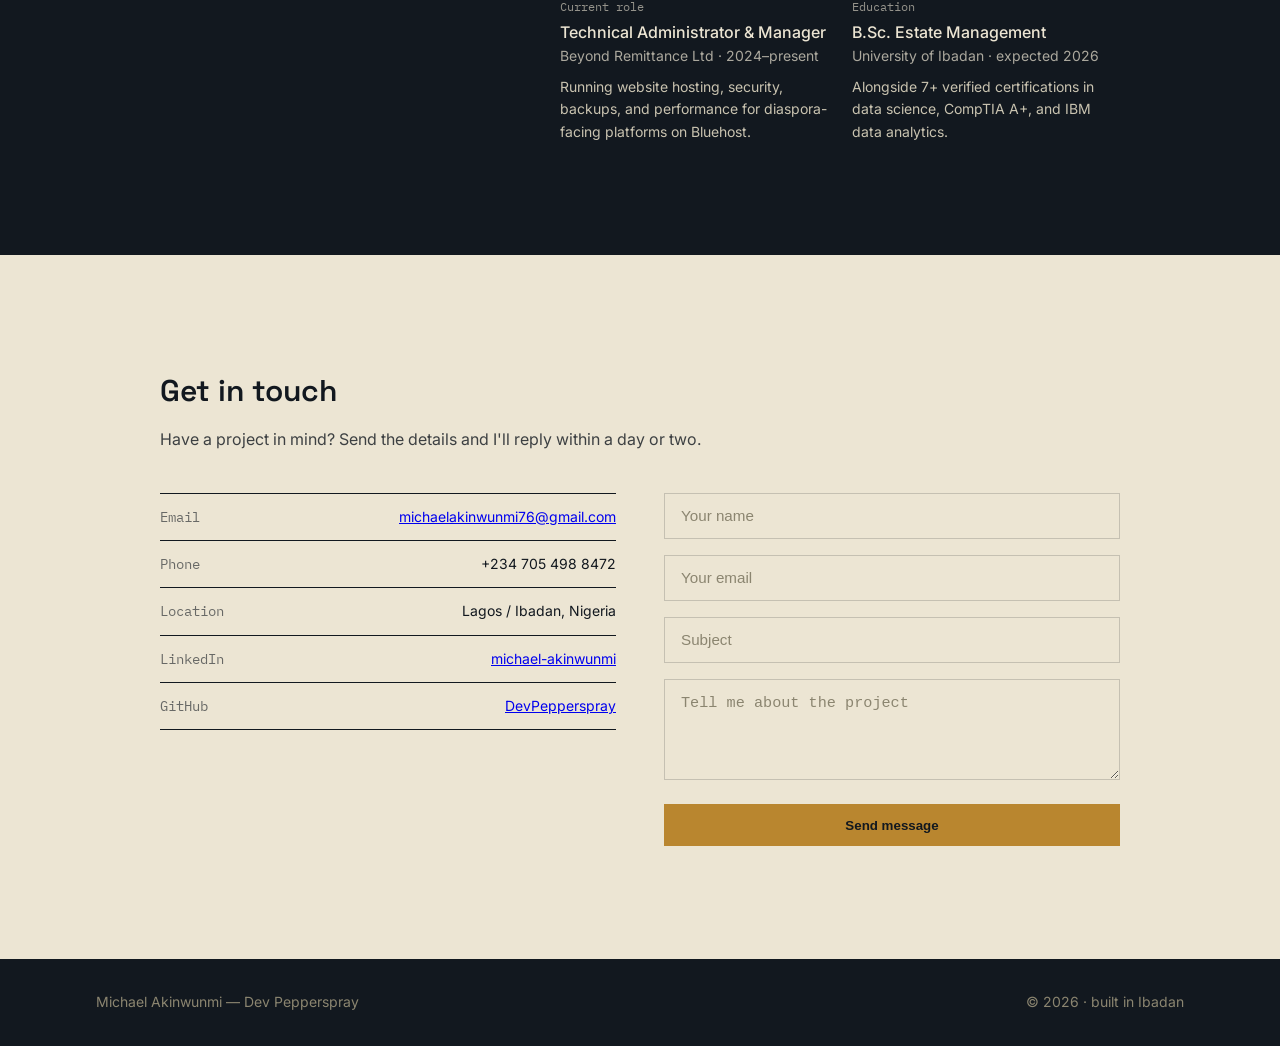
==== commit ea148b42: "Revise header and description text in index.html Updated text in the header and description sections" ====
--- a/index.html
+++ b/index.html
@@ -295,10 +295,10 @@
     <div class="md:col-span-3" data-reveal>
       <p class="mono text-sm" style="color:var(--brass-bright)">Lagos &amp; Ibadan, Nigeria — open to freelance work</p>
       <h1 class="display font-semibold text-4xl sm:text-5xl lg:text-[3.4rem] leading-[1.12] mt-5" style="color:var(--paper)">
-        I build the platform, then I read what happens on it.
+        I build the platforms
       </h1>
       <p class="text-base md:text-lg mt-6 max-w-xl" style="color:#c9c3b0">
-        Full-stack developer and data analyst. I've spent the last four years shipping real-estate portals, e-commerce stores, and the dashboards that tell you whether they're actually working.
+        Full-stack developer and data analyst. I've spent the last four years shipping real-estate portals, e-commerce stores, and the dashboards that feed your database
       </p>
       <div class="flex flex-wrap gap-4 mt-9">
         <a href="#work" class="btn-brass">See past work</a>
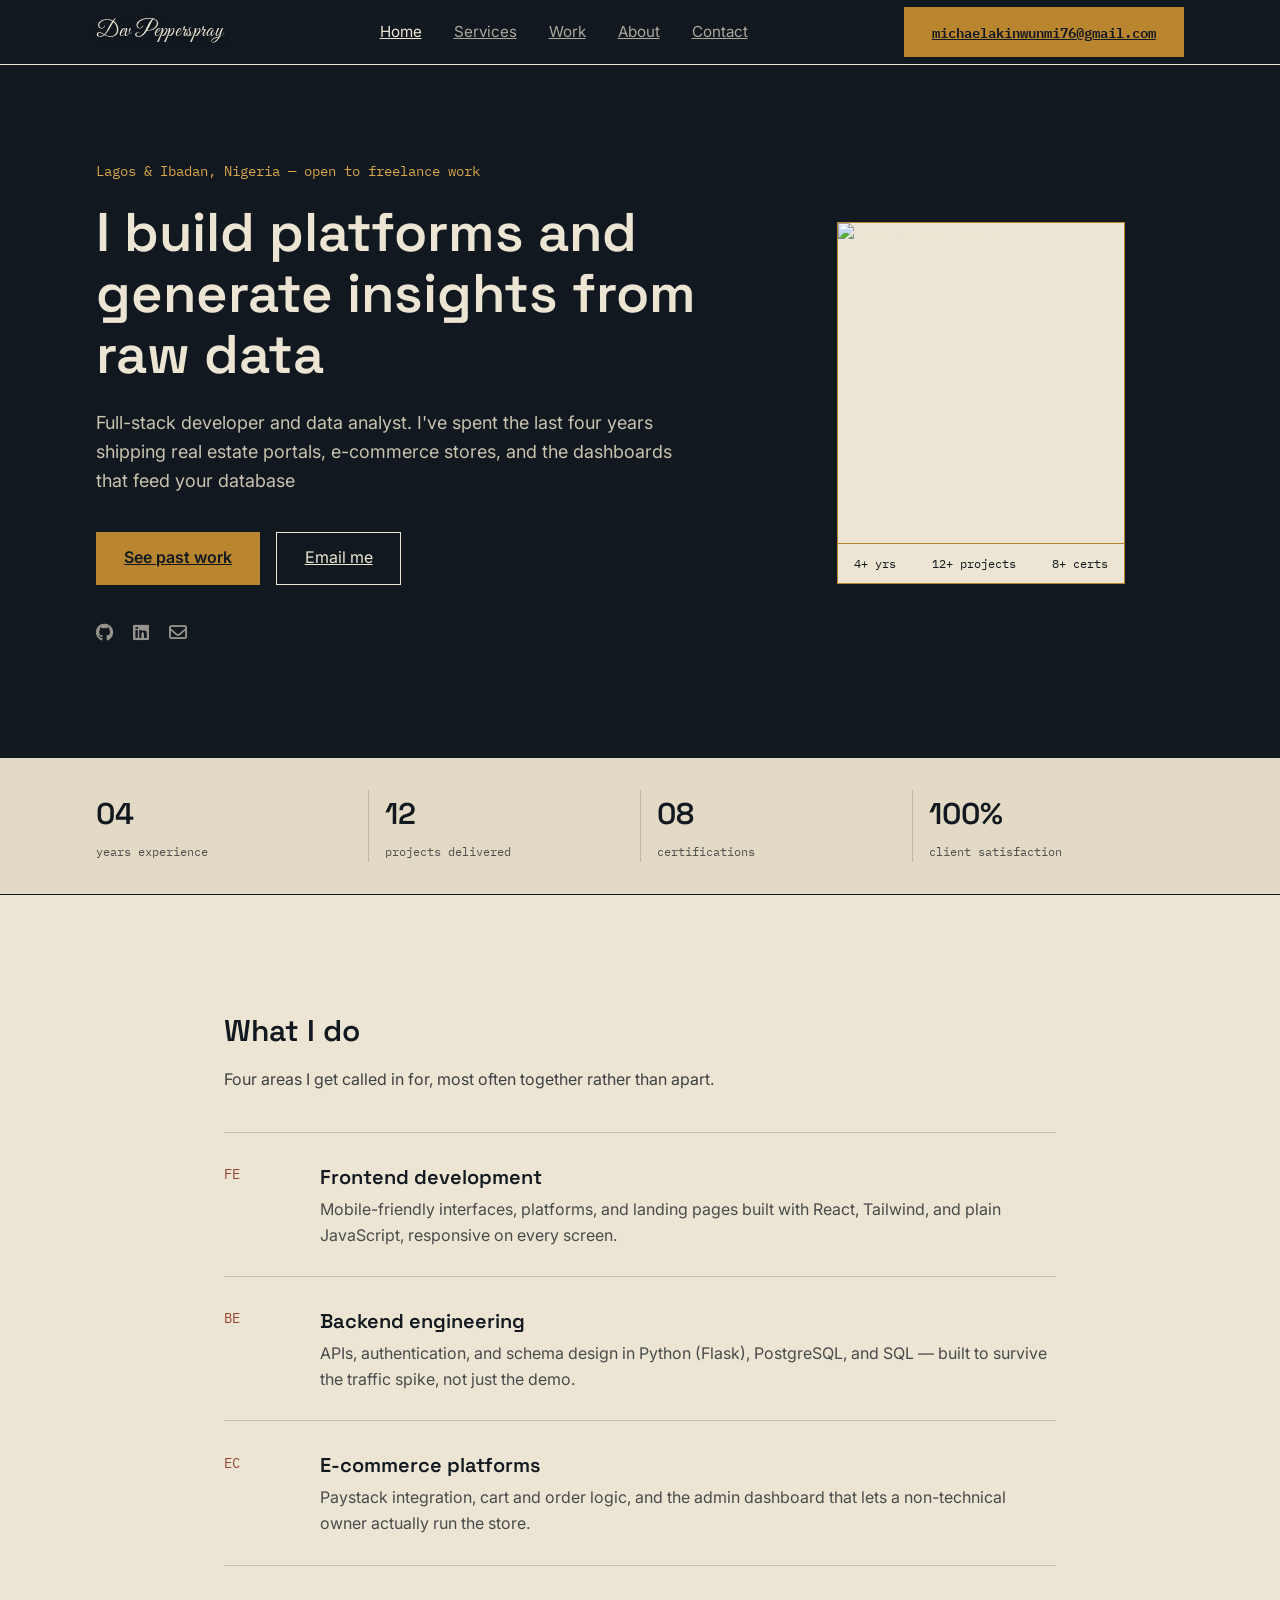
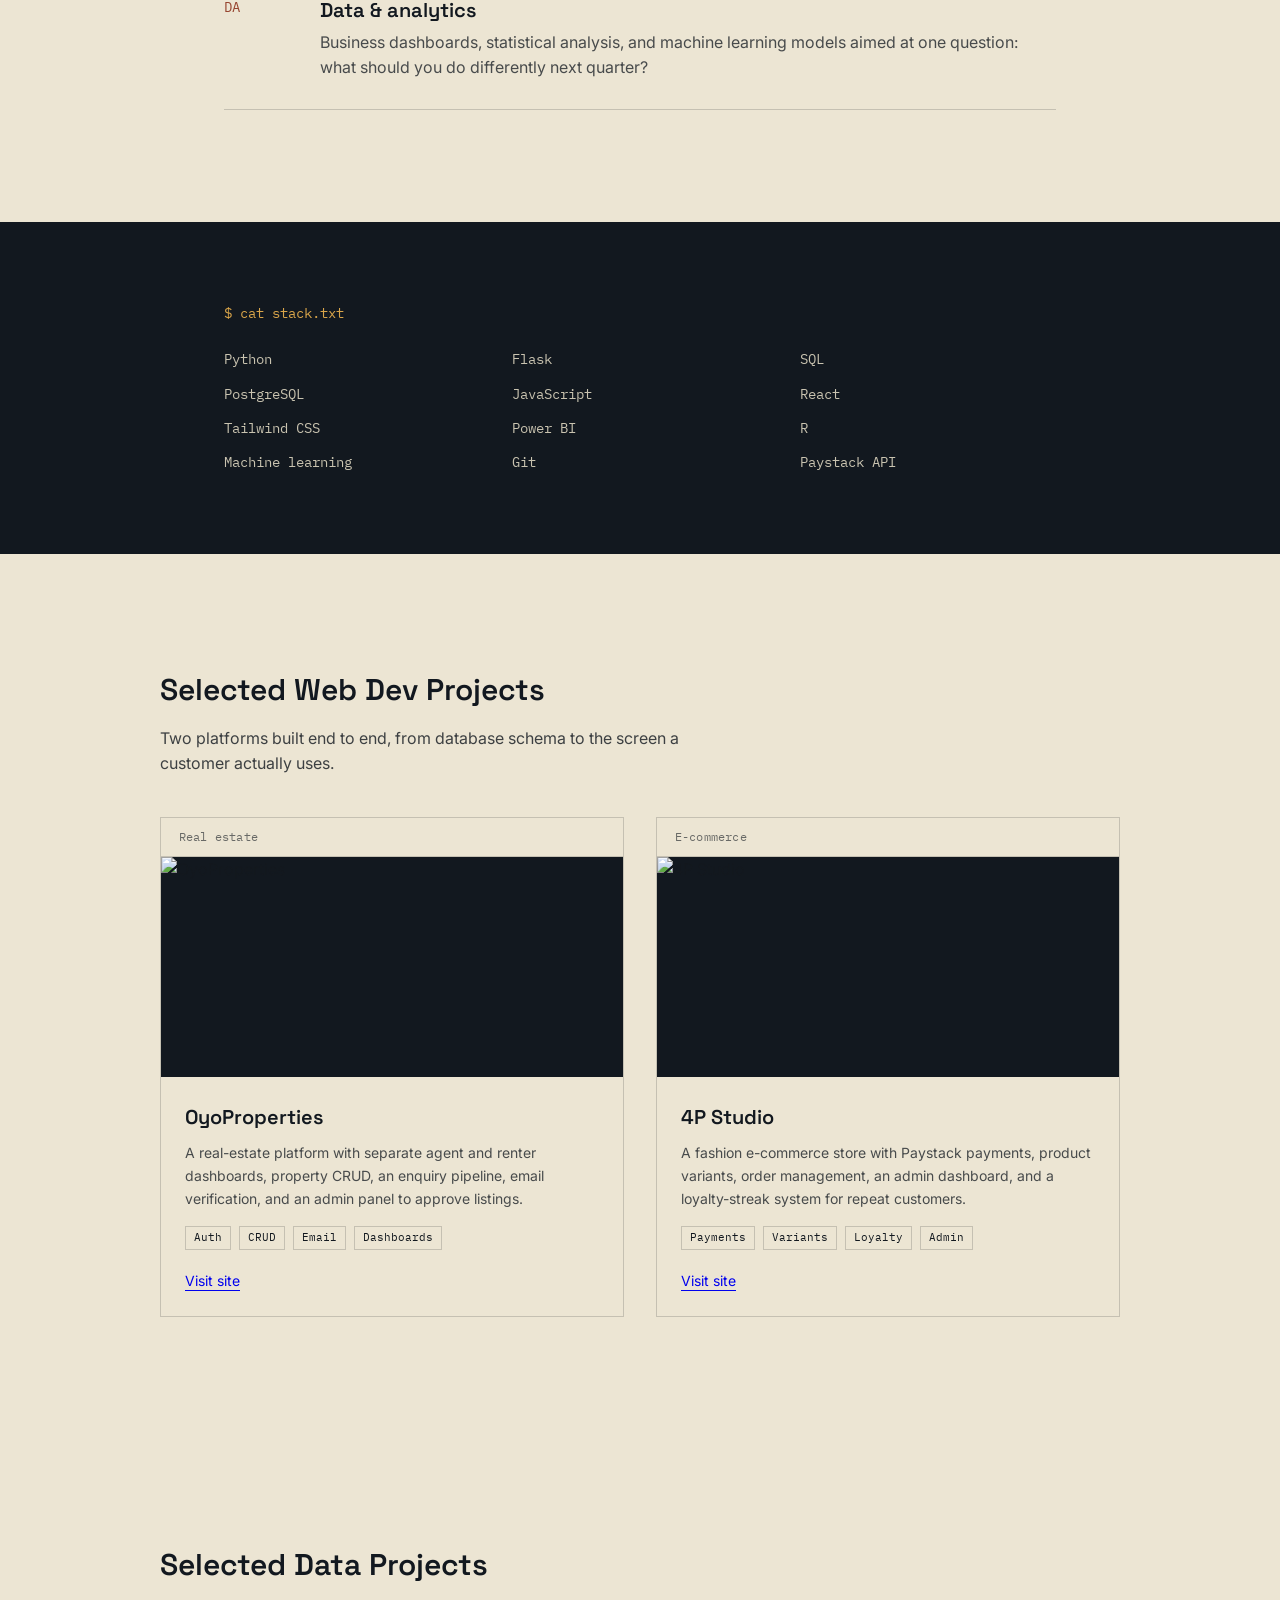
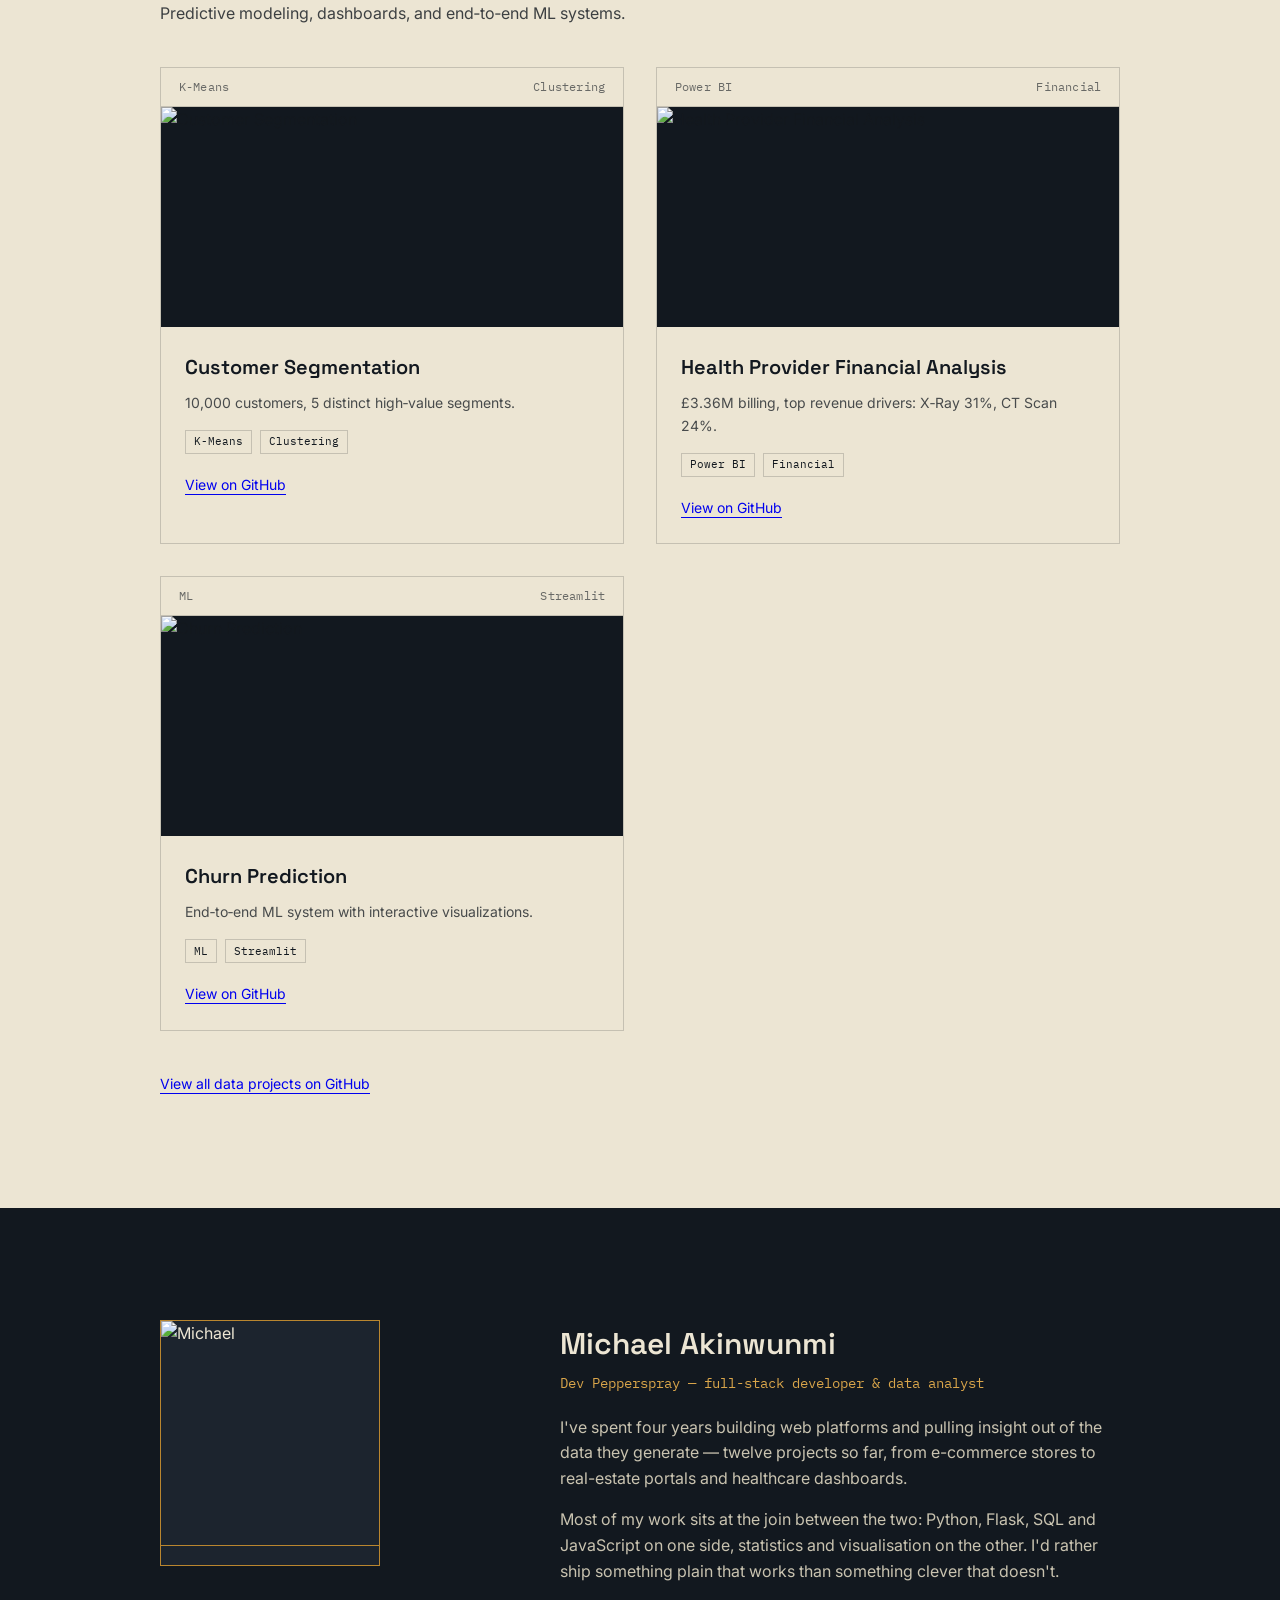
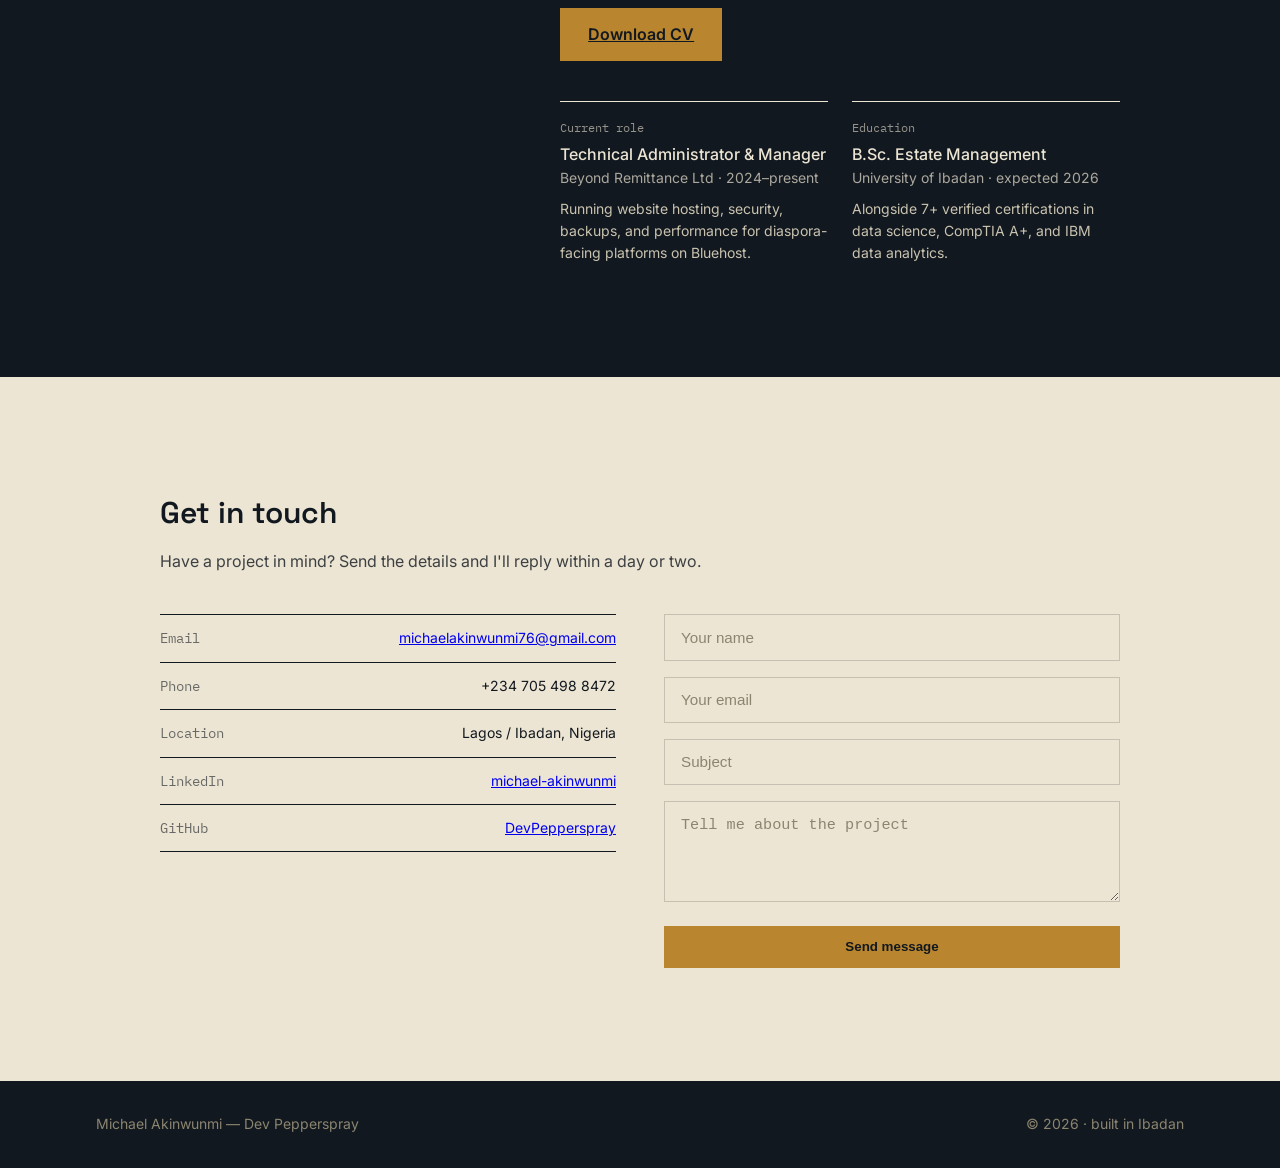
==== commit 73c927f2: "Revise text in index.html for clarity and detail Updated text to clarify services offered and improv" ====
--- a/index.html
+++ b/index.html
@@ -295,10 +295,10 @@
     <div class="md:col-span-3" data-reveal>
       <p class="mono text-sm" style="color:var(--brass-bright)">Lagos &amp; Ibadan, Nigeria — open to freelance work</p>
       <h1 class="display font-semibold text-4xl sm:text-5xl lg:text-[3.4rem] leading-[1.12] mt-5" style="color:var(--paper)">
-        I build the platforms
+        I build platforms and generate insights from raw data
       </h1>
       <p class="text-base md:text-lg mt-6 max-w-xl" style="color:#c9c3b0">
-        Full-stack developer and data analyst. I've spent the last four years shipping real-estate portals, e-commerce stores, and the dashboards that feed your database
+        Full-stack developer and data analyst. I've spent the last four years shipping real estate portals, e-commerce stores, and the dashboards that feed your database
       </p>
       <div class="flex flex-wrap gap-4 mt-9">
         <a href="#work" class="btn-brass">See past work</a>
@@ -350,7 +350,7 @@
         <div class="spec-code mono">FE</div>
         <div>
           <h3 class="display text-xl font-semibold">Frontend development</h3>
-          <p class="opacity-75 mt-1">Interfaces built with React, Tailwind, and plain JavaScript when a framework would be overkill. Accessible by default, fast on a bad connection.</p>
+          <p class="opacity-75 mt-1">Mobile-friendly interfaces, platforms, and landing pages built with React, Tailwind, and plain JavaScript, responsive on every screen.</p>
         </div>
       </div>
       <div class="spec-row">
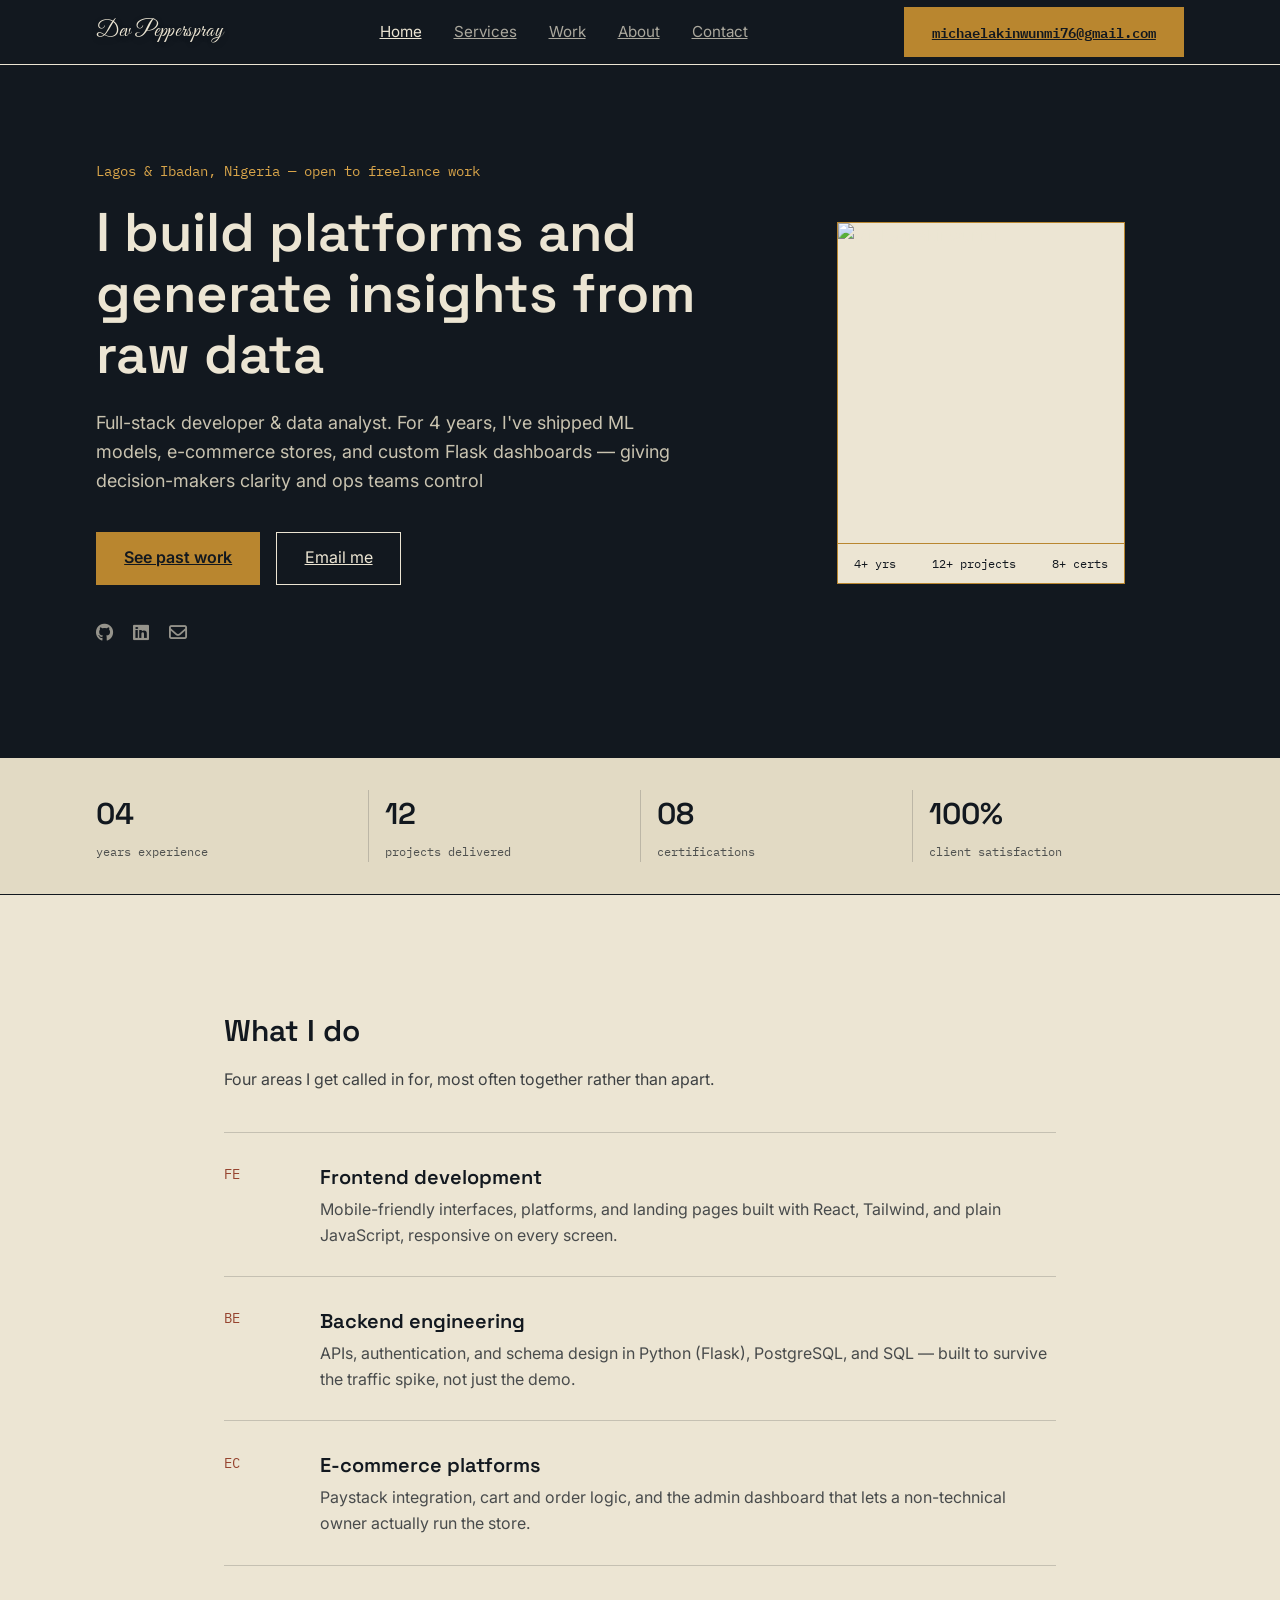
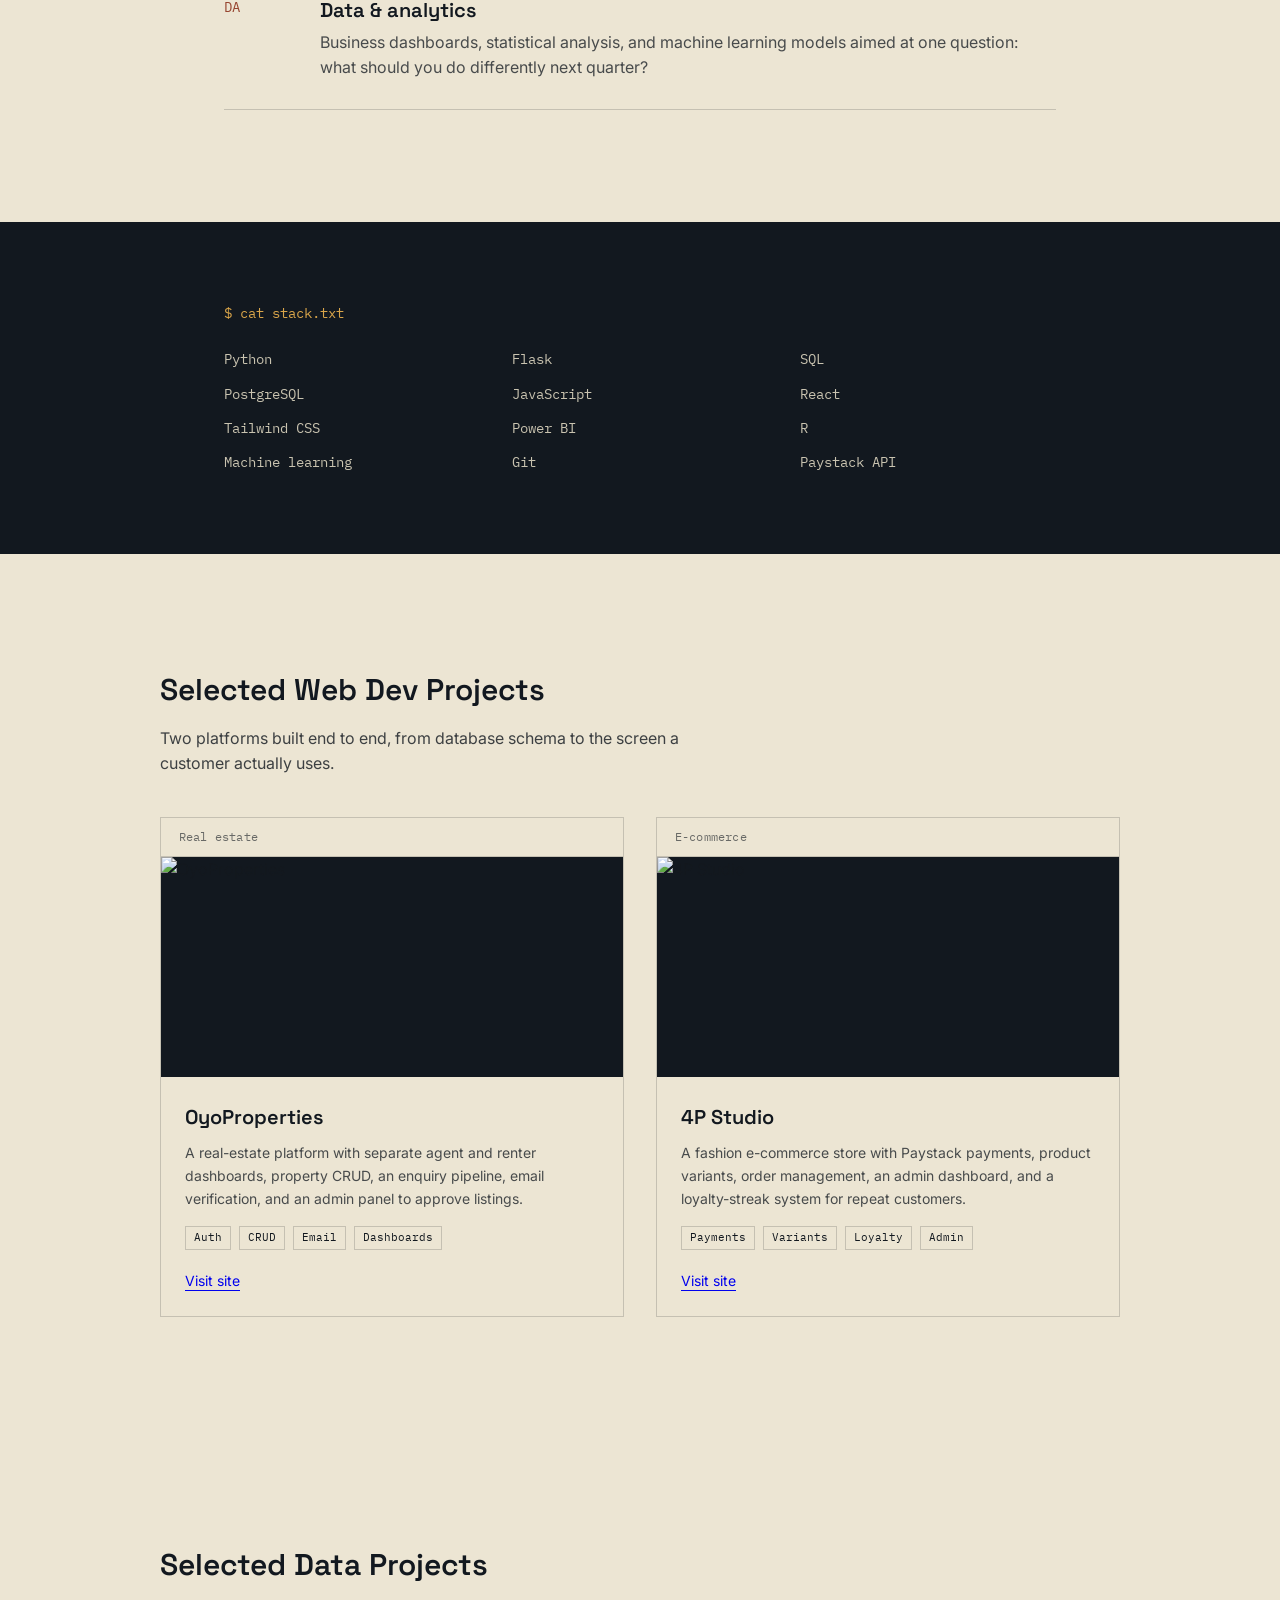
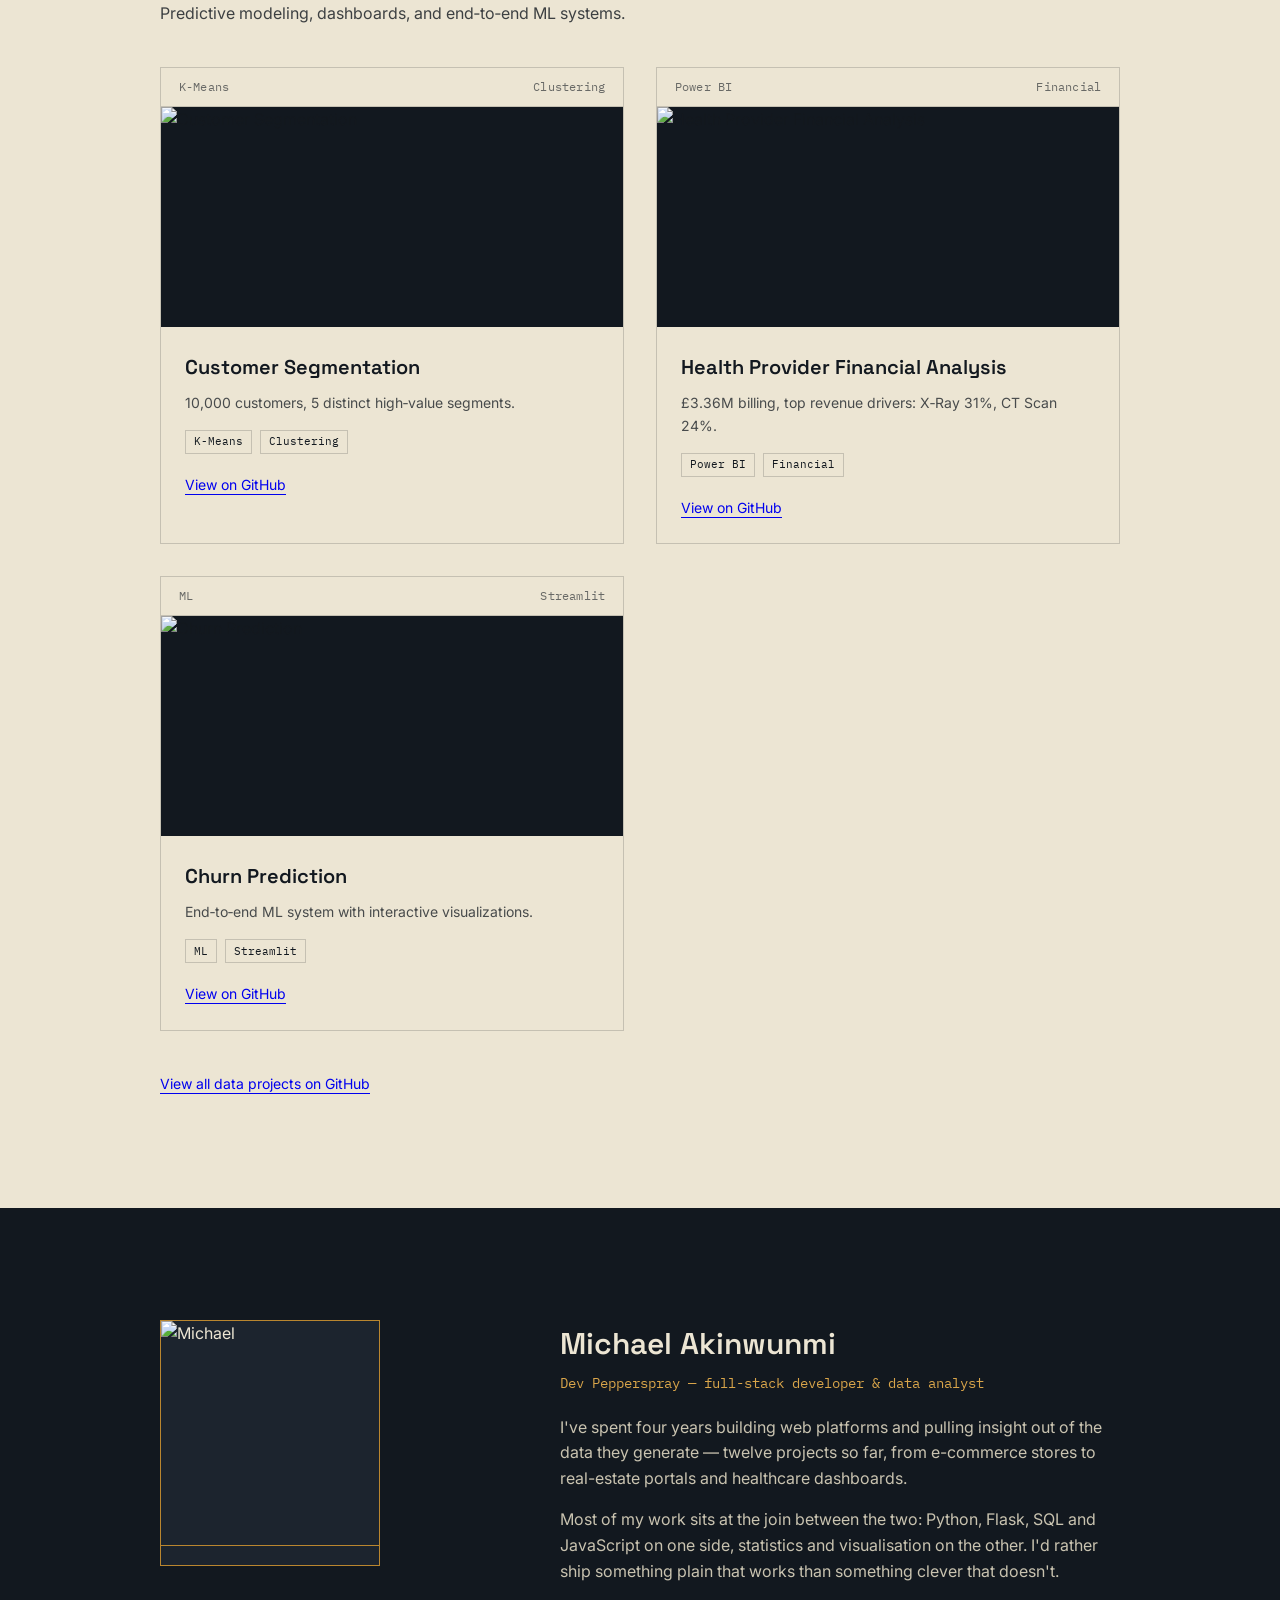
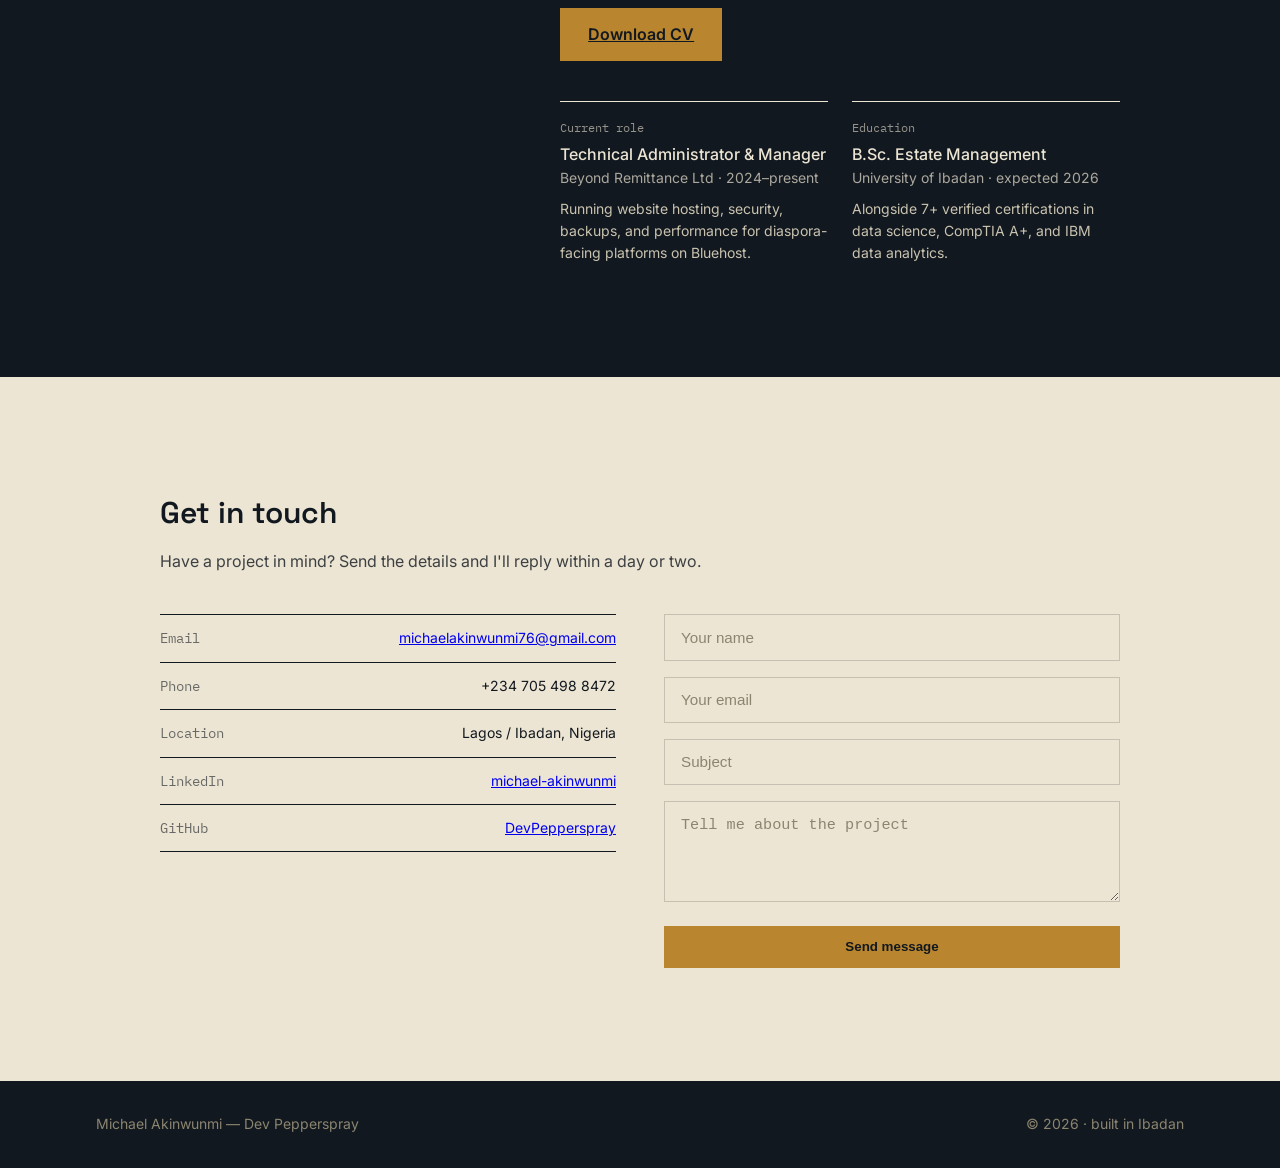
==== commit 4b537317: "Revise profile description in index.html Updated the description to reflect recent experience and sk" ====
--- a/index.html
+++ b/index.html
@@ -298,7 +298,7 @@
         I build platforms and generate insights from raw data
       </h1>
       <p class="text-base md:text-lg mt-6 max-w-xl" style="color:#c9c3b0">
-        Full-stack developer and data analyst. I've spent the last four years shipping real estate portals, e-commerce stores, and the dashboards that feed your database
+        Full-stack developer & data analyst. For 4 years, I've shipped ML models, e-commerce stores, and custom Flask dashboards — giving decision-makers clarity and ops teams control
       </p>
       <div class="flex flex-wrap gap-4 mt-9">
         <a href="#work" class="btn-brass">See past work</a>
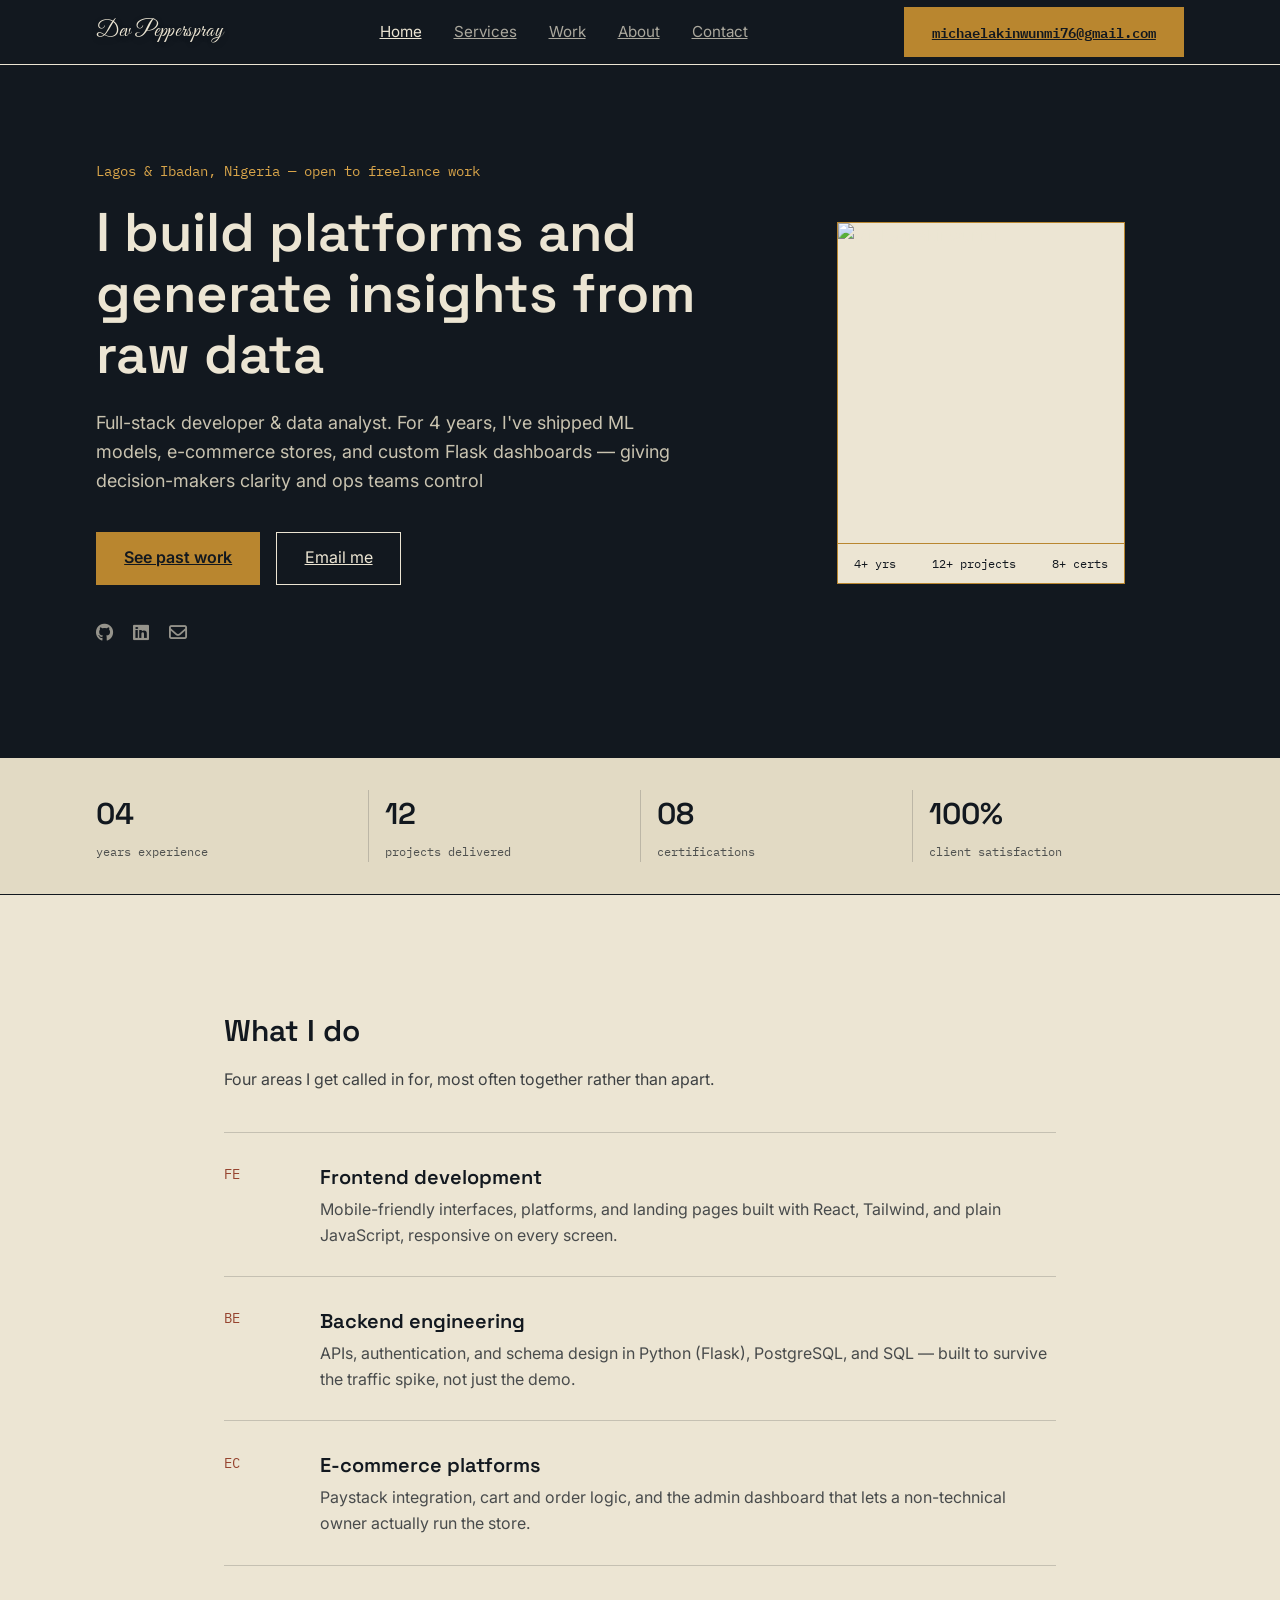
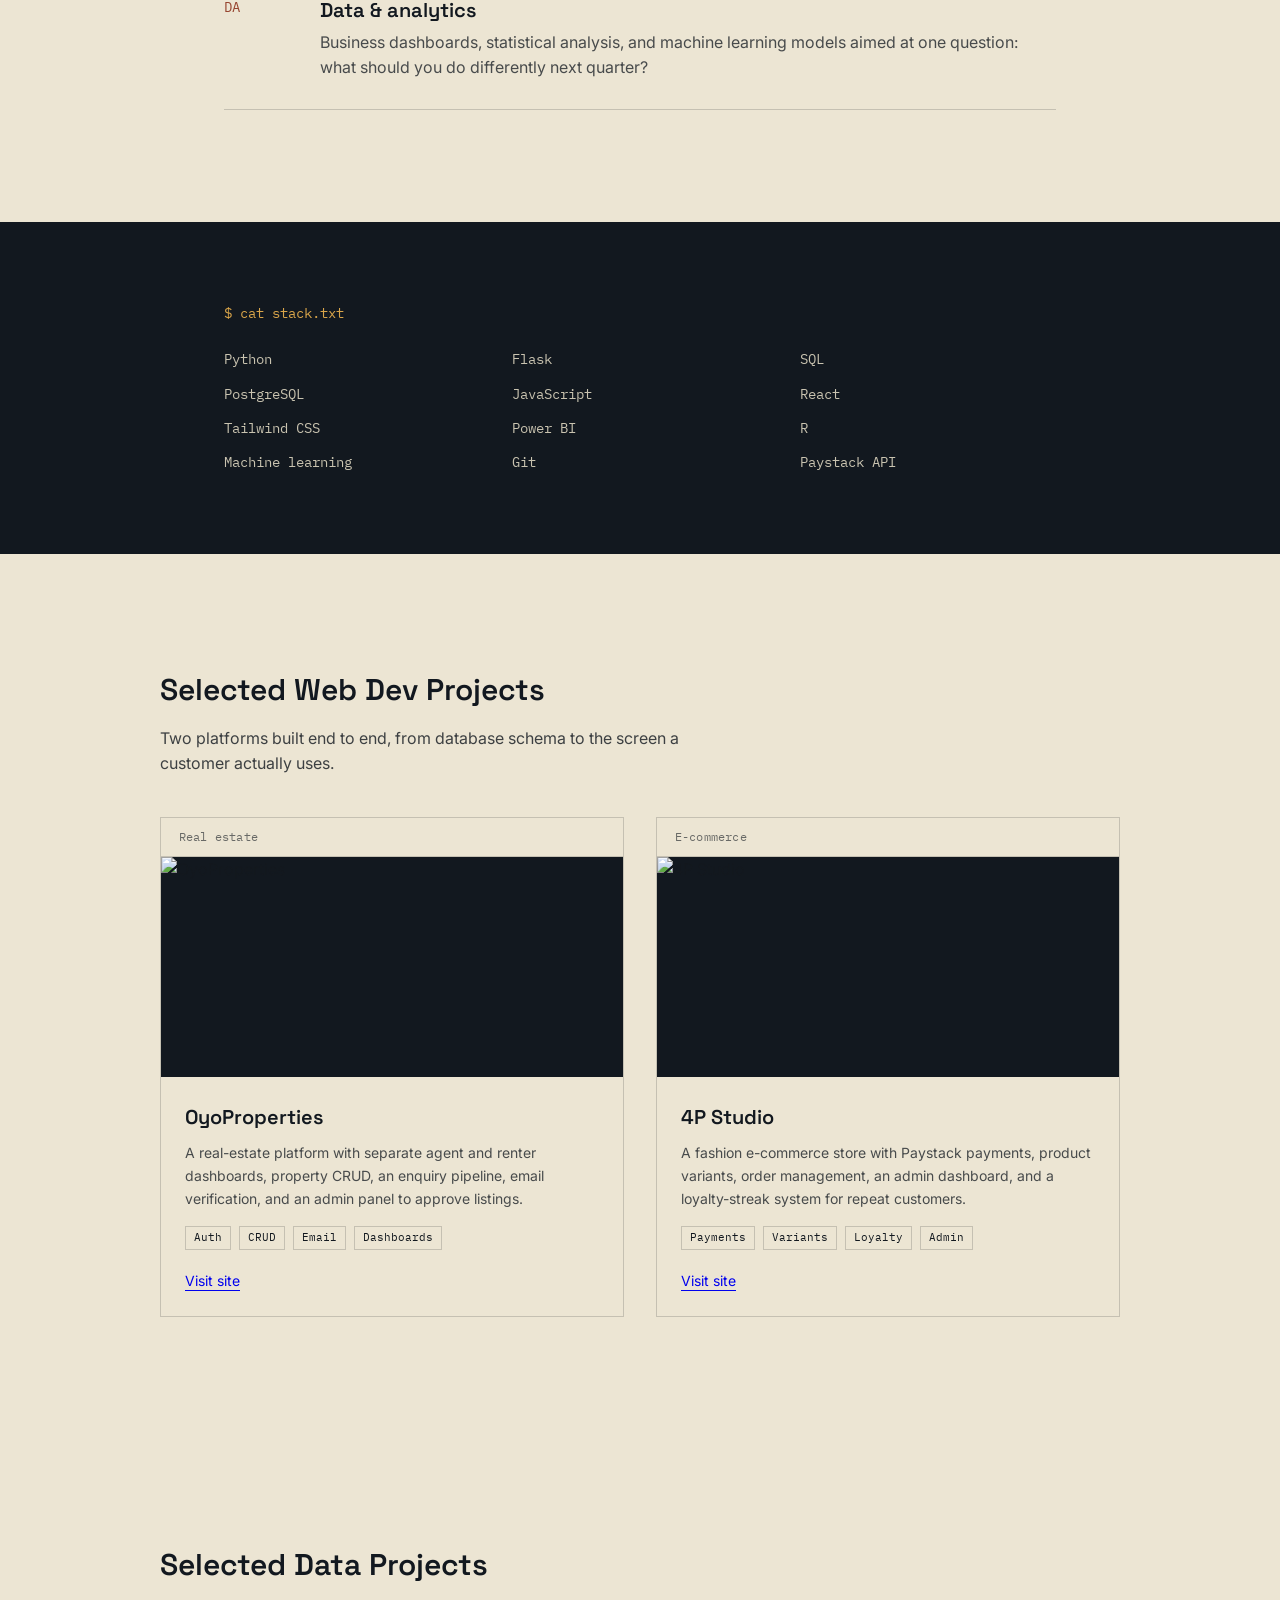
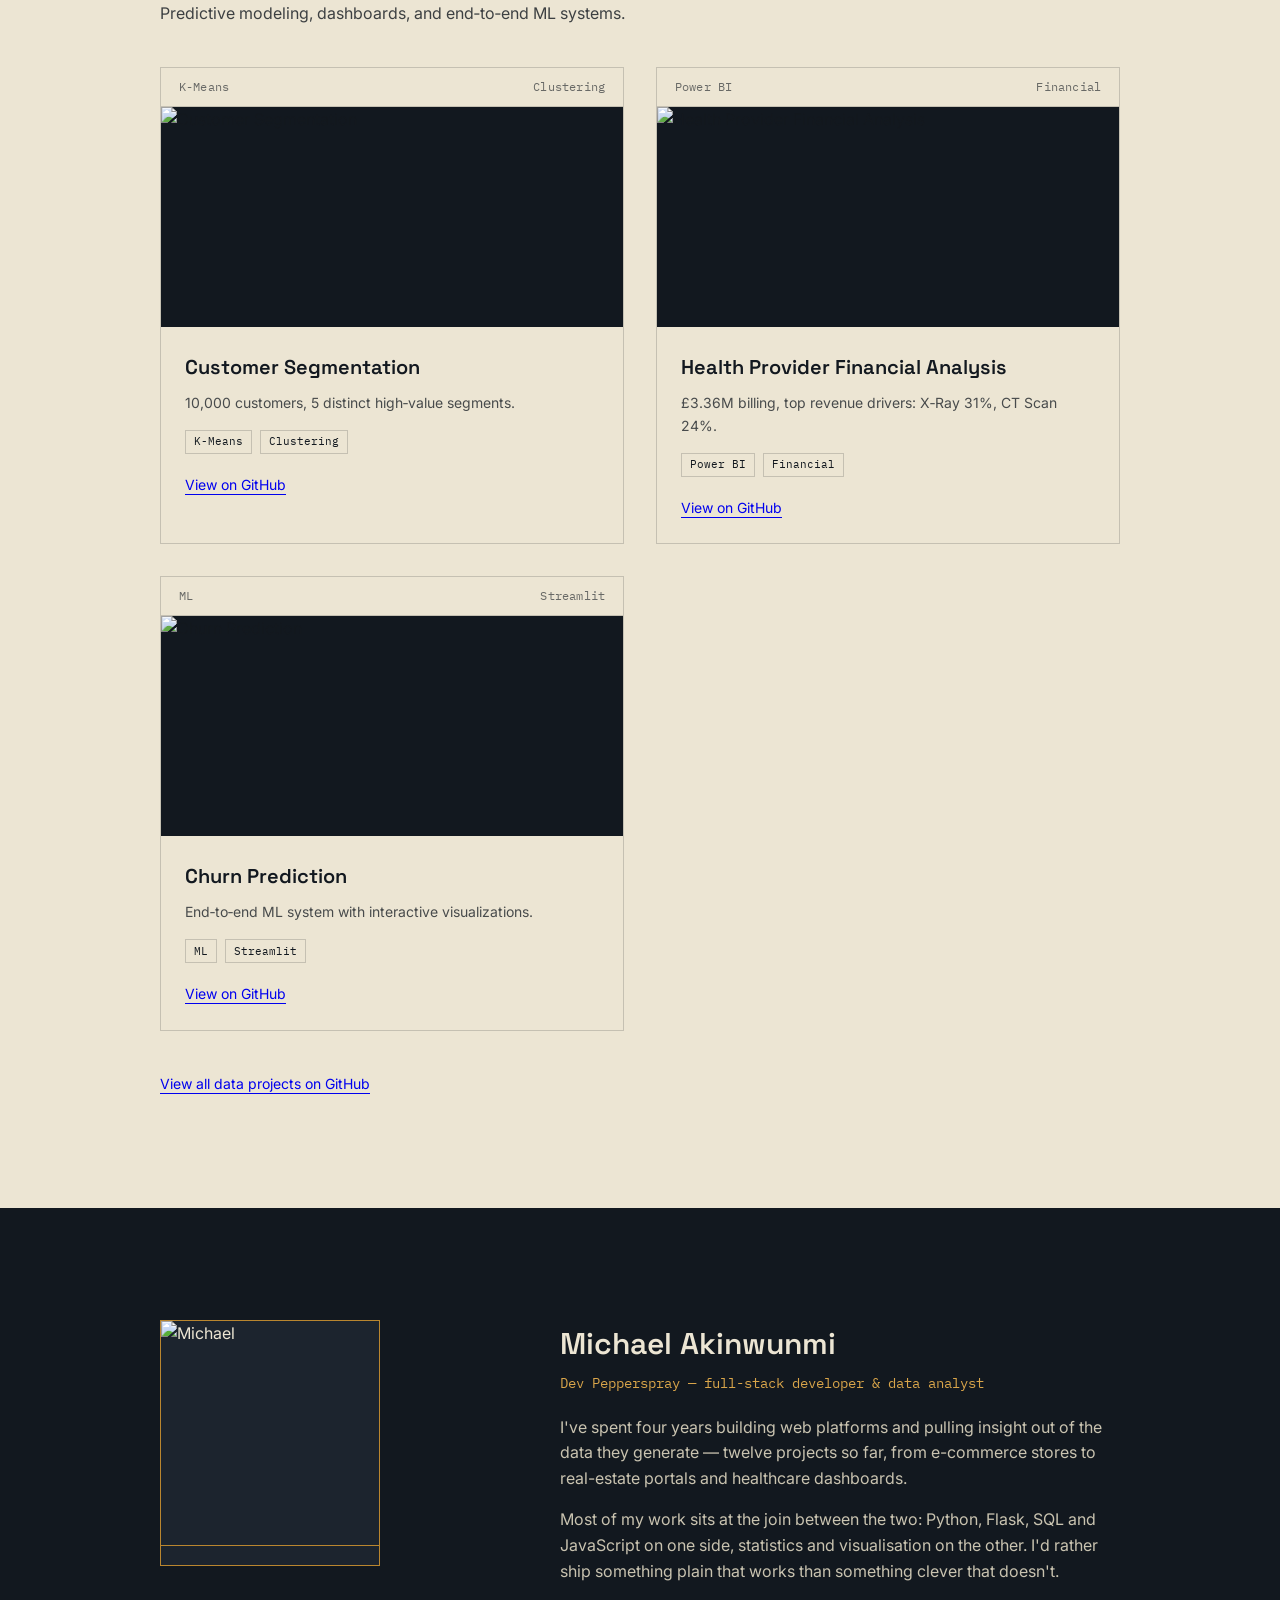
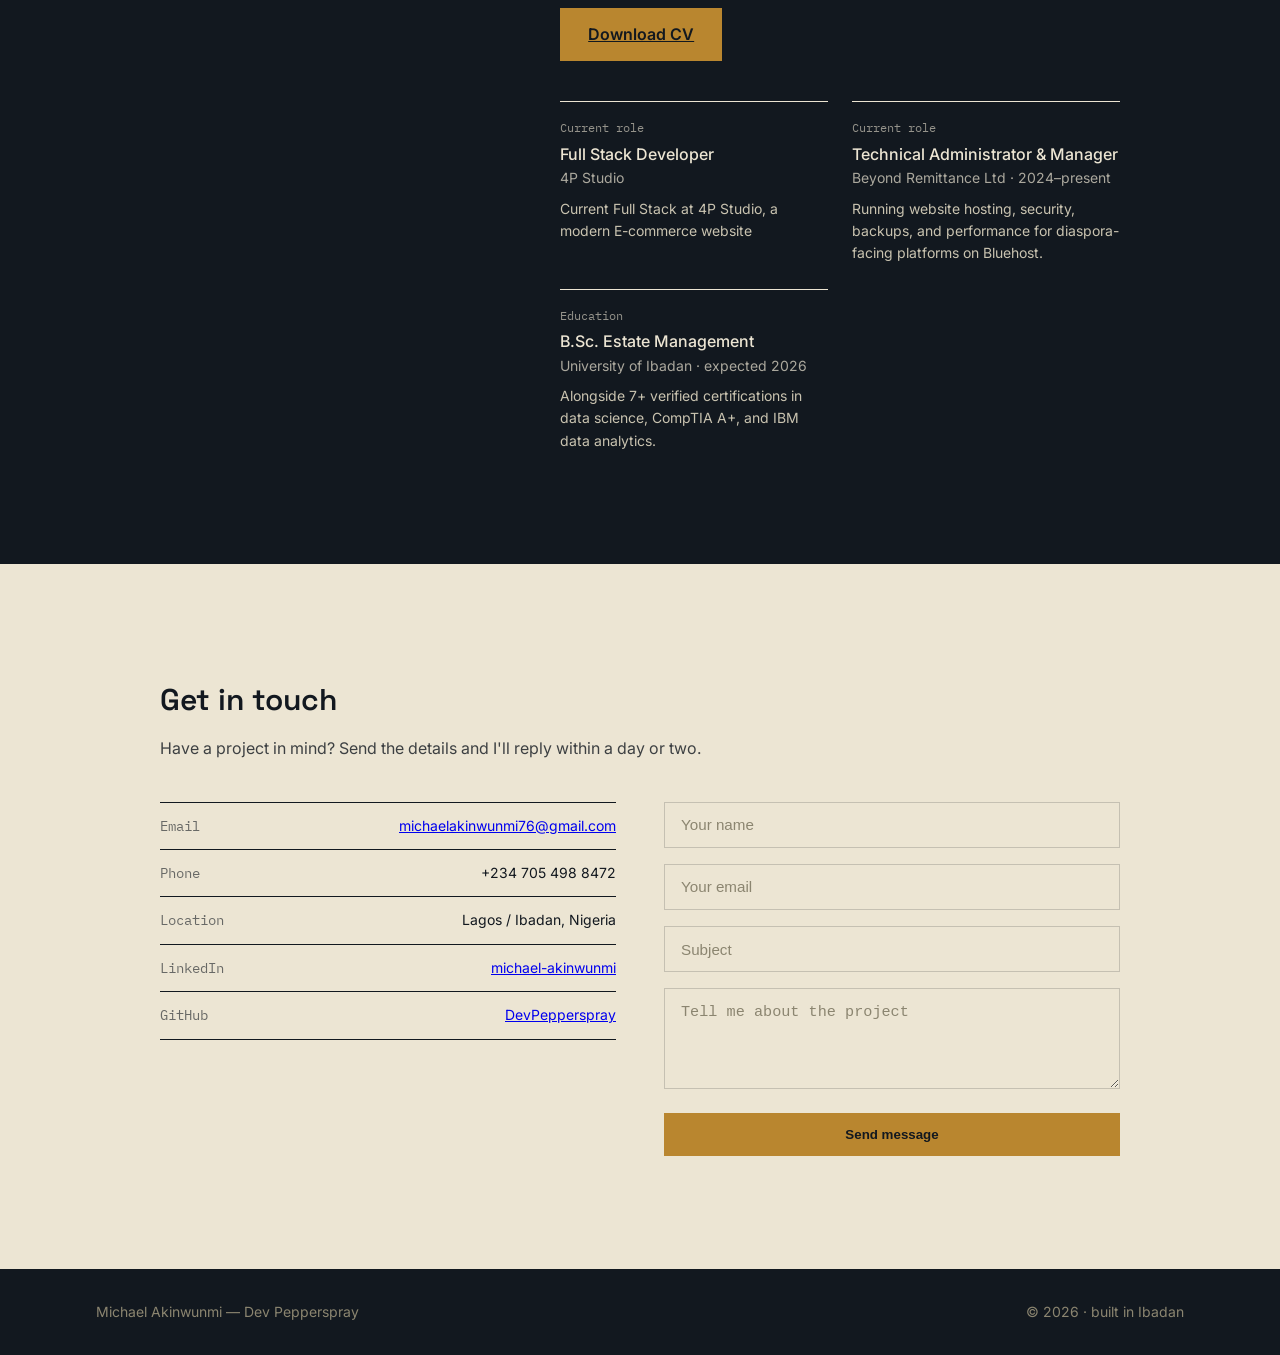
==== commit d7cf830a: "Update index.html" ====
--- a/index.html
+++ b/index.html
@@ -558,6 +558,12 @@
         <div class="grid sm:grid-cols-2 gap-6 mt-10">
           <div class="border-t pt-4 rule-dark">
             <p class="mono text-xs opacity-60">Current role</p>
+            <p class="font-medium mt-1" style="color:var(--paper)">Full Stack Developer</p>
+            <p class="text-sm opacity-70">4P Studio</p>
+            <p class="text-sm mt-2" style="color:#c9c3b0">Current Full Stack at 4P Studio, a modern E-commerce website</p>
+          </div>
+          <div class="border-t pt-4 rule-dark">
+            <p class="mono text-xs opacity-60">Current role</p>
             <p class="font-medium mt-1" style="color:var(--paper)">Technical Administrator &amp; Manager</p>
             <p class="text-sm opacity-70">Beyond Remittance Ltd · 2024–present</p>
             <p class="text-sm mt-2" style="color:#c9c3b0">Running website hosting, security, backups, and performance for diaspora-facing platforms on Bluehost.</p>
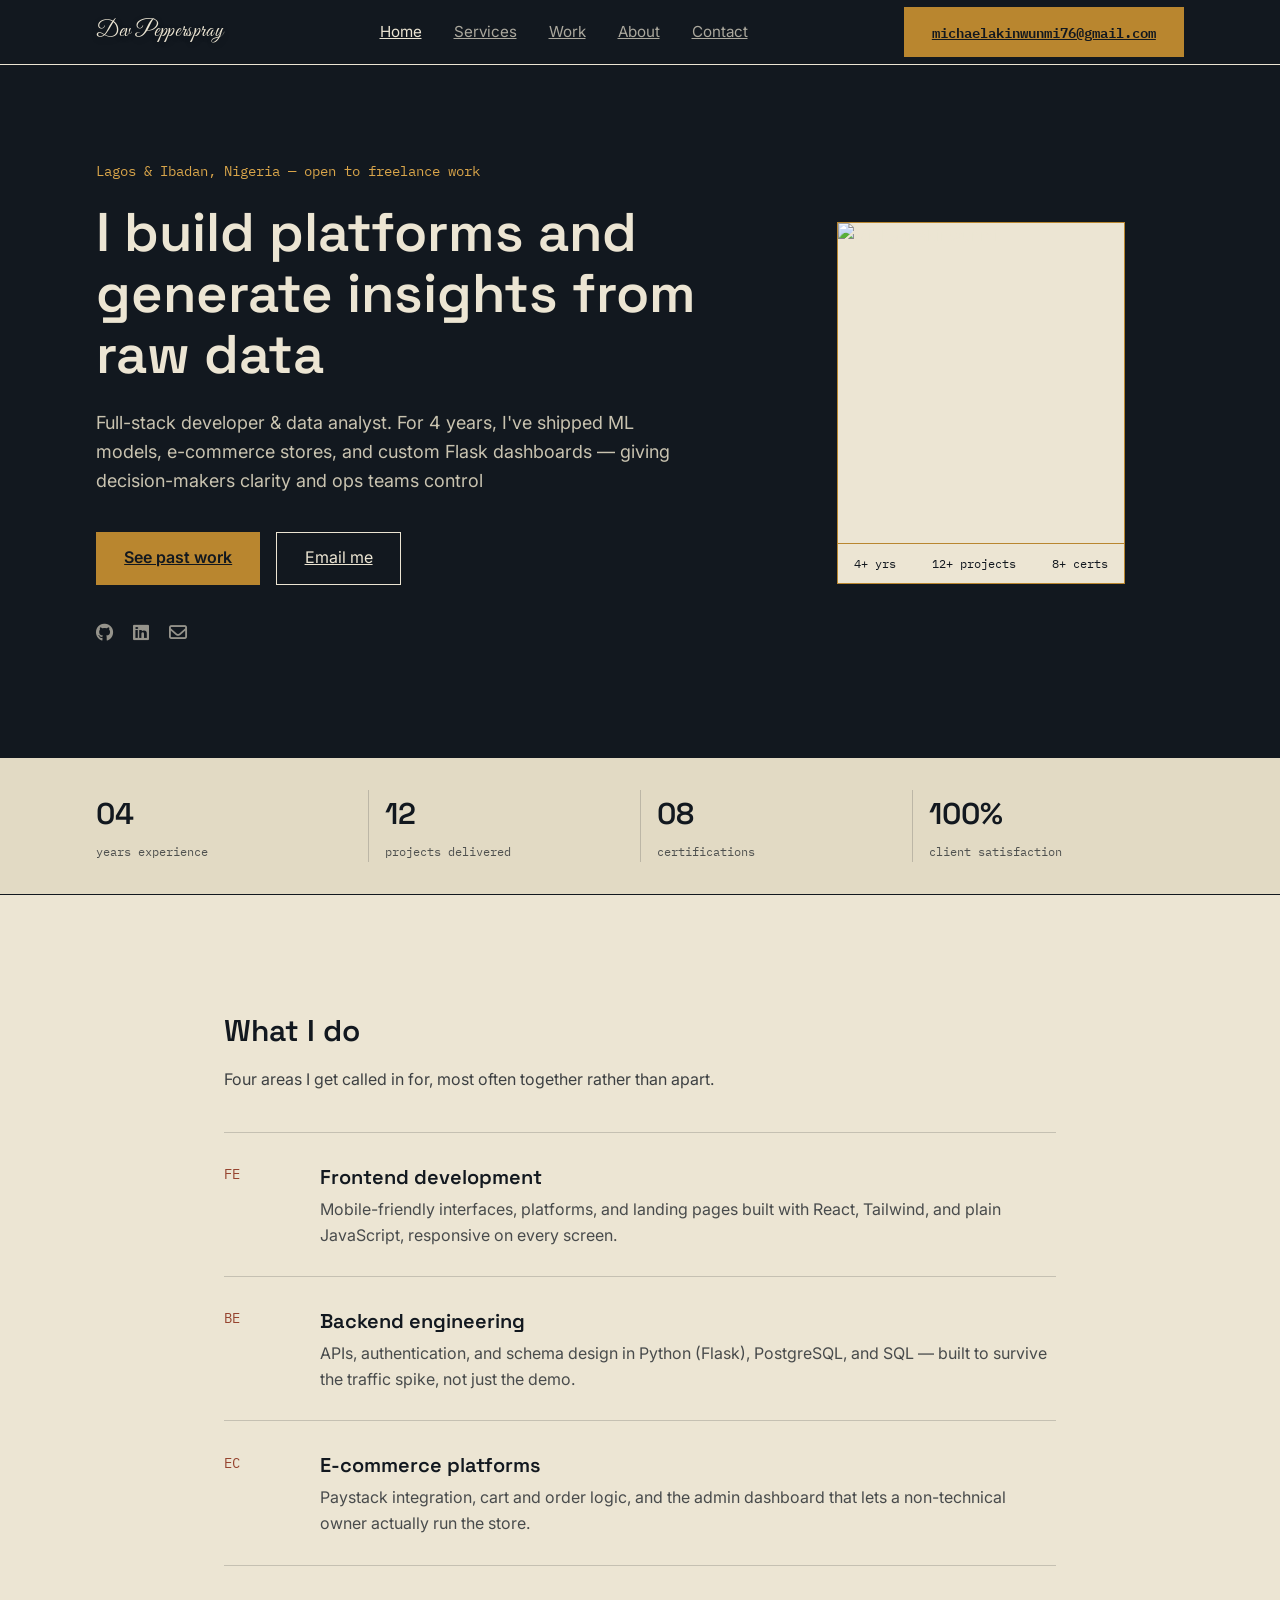
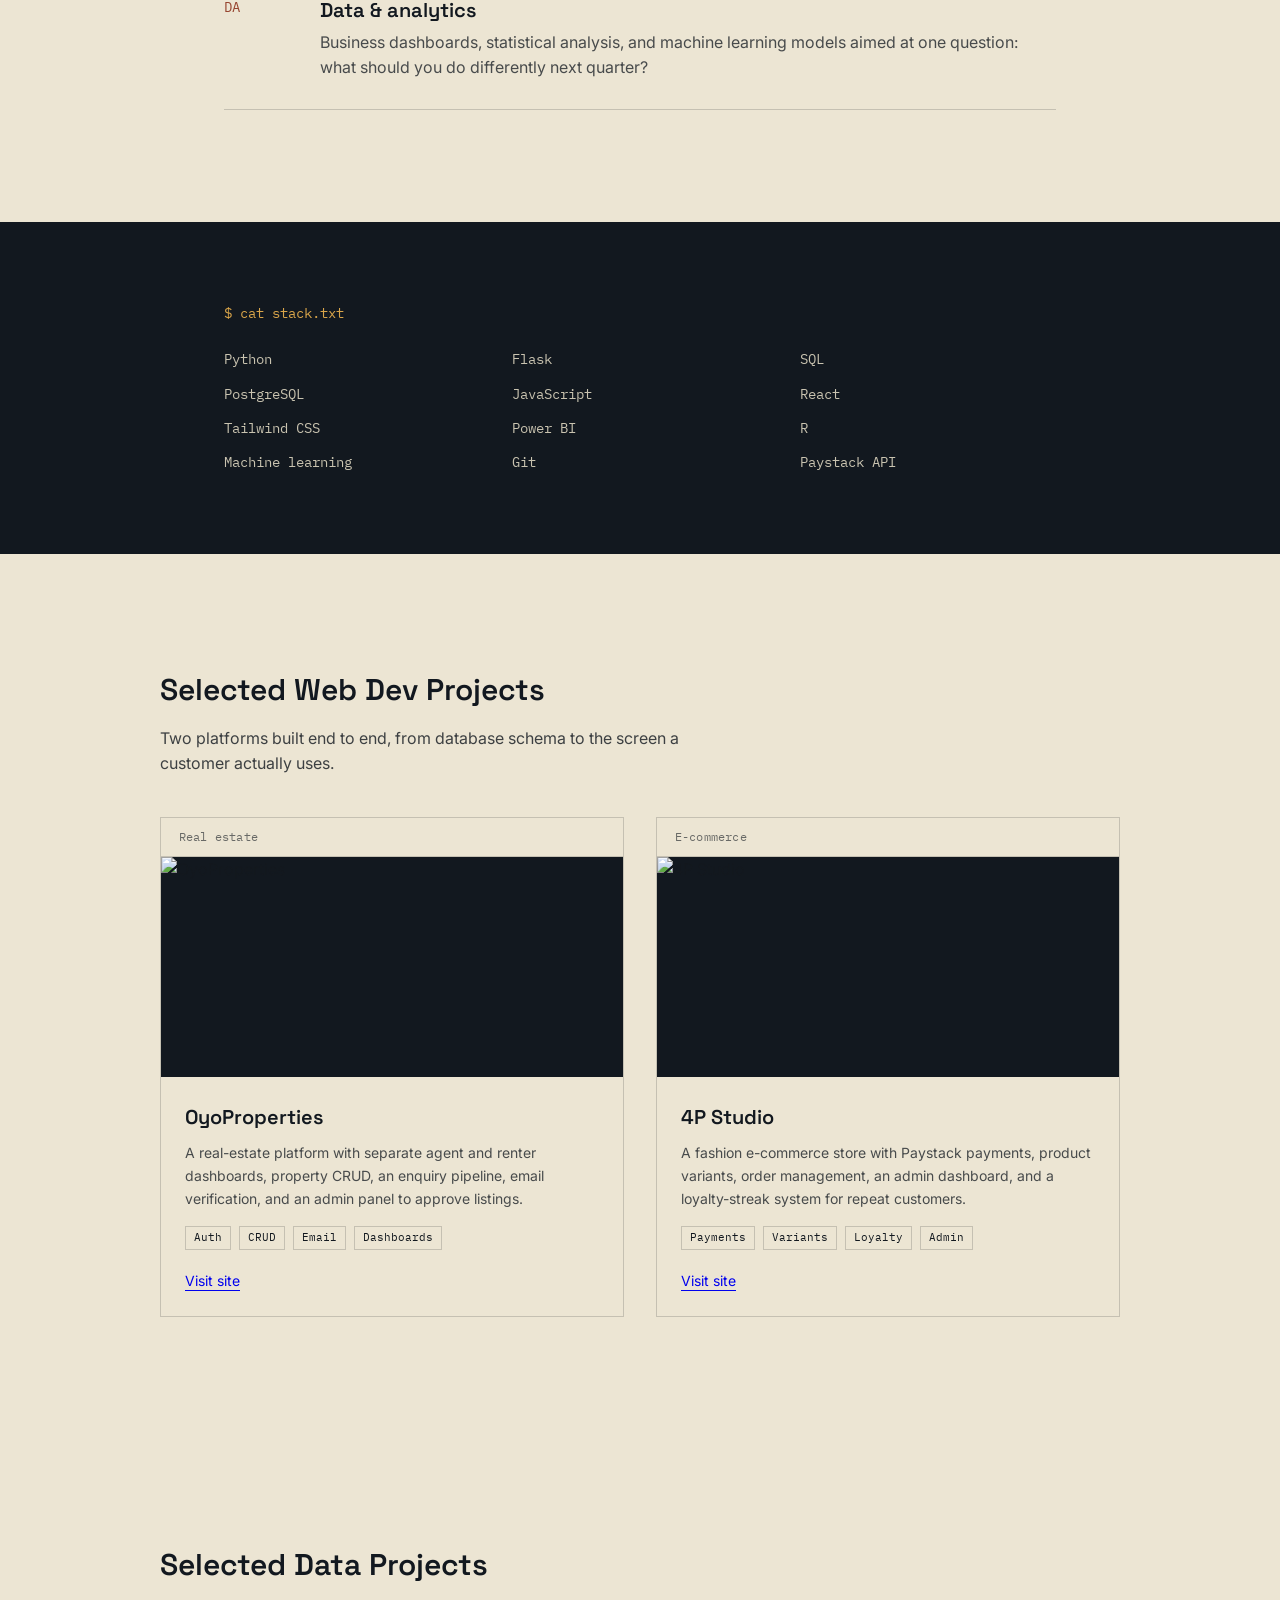
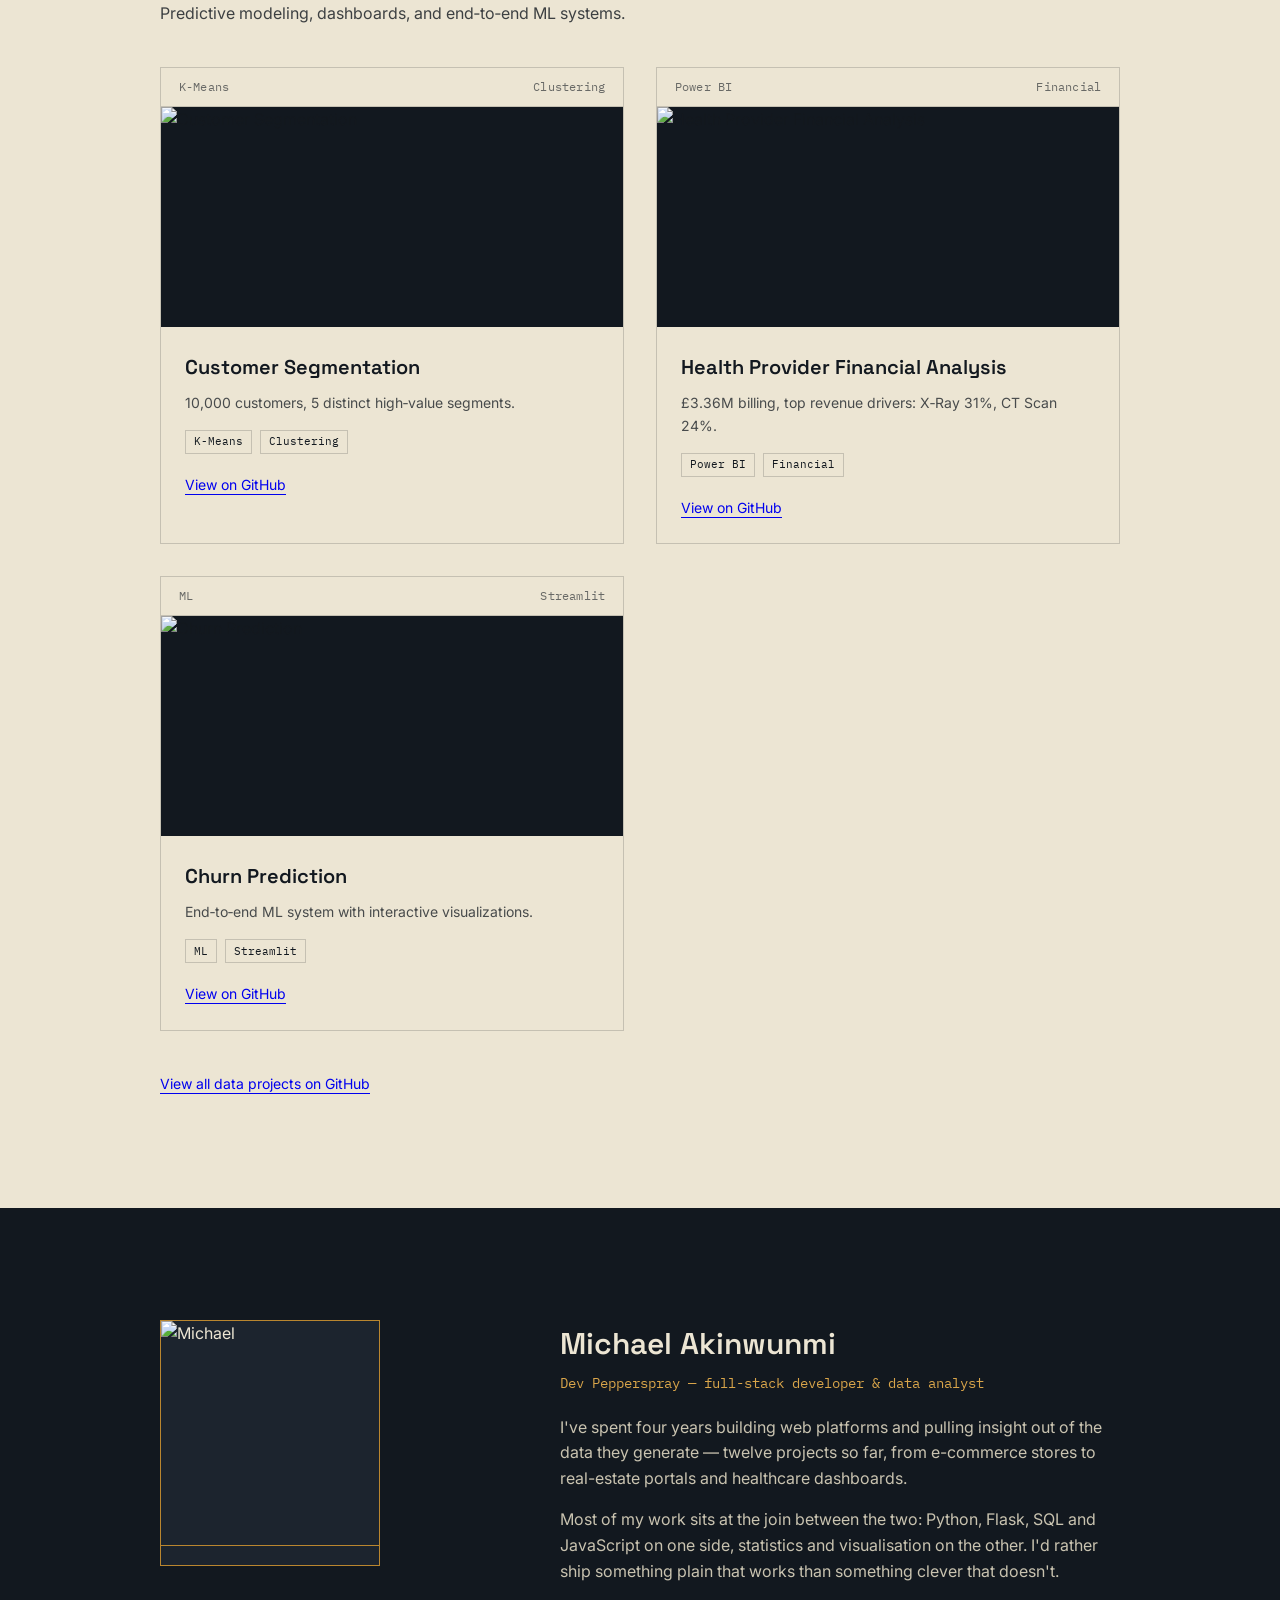
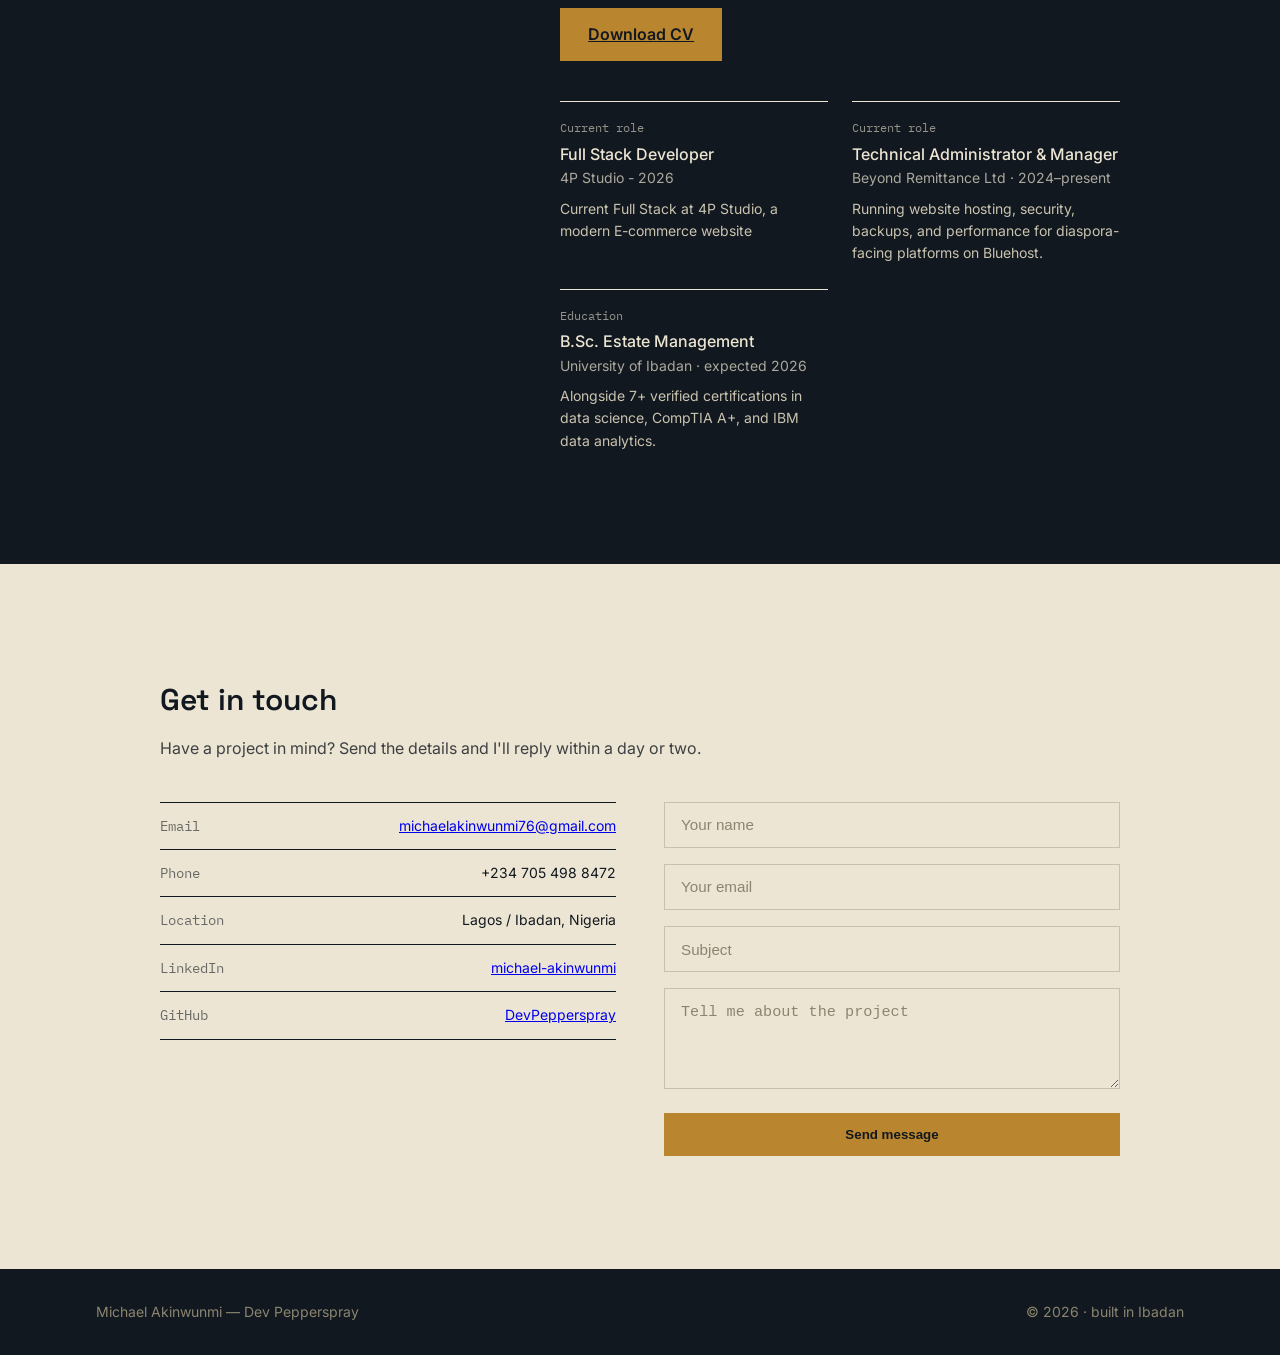
==== commit 39b9f686: "Update company name with year in index.html" ====
--- a/index.html
+++ b/index.html
@@ -559,7 +559,7 @@
           <div class="border-t pt-4 rule-dark">
             <p class="mono text-xs opacity-60">Current role</p>
             <p class="font-medium mt-1" style="color:var(--paper)">Full Stack Developer</p>
-            <p class="text-sm opacity-70">4P Studio</p>
+            <p class="text-sm opacity-70">4P Studio - 2026</p>
             <p class="text-sm mt-2" style="color:#c9c3b0">Current Full Stack at 4P Studio, a modern E-commerce website</p>
           </div>
           <div class="border-t pt-4 rule-dark">
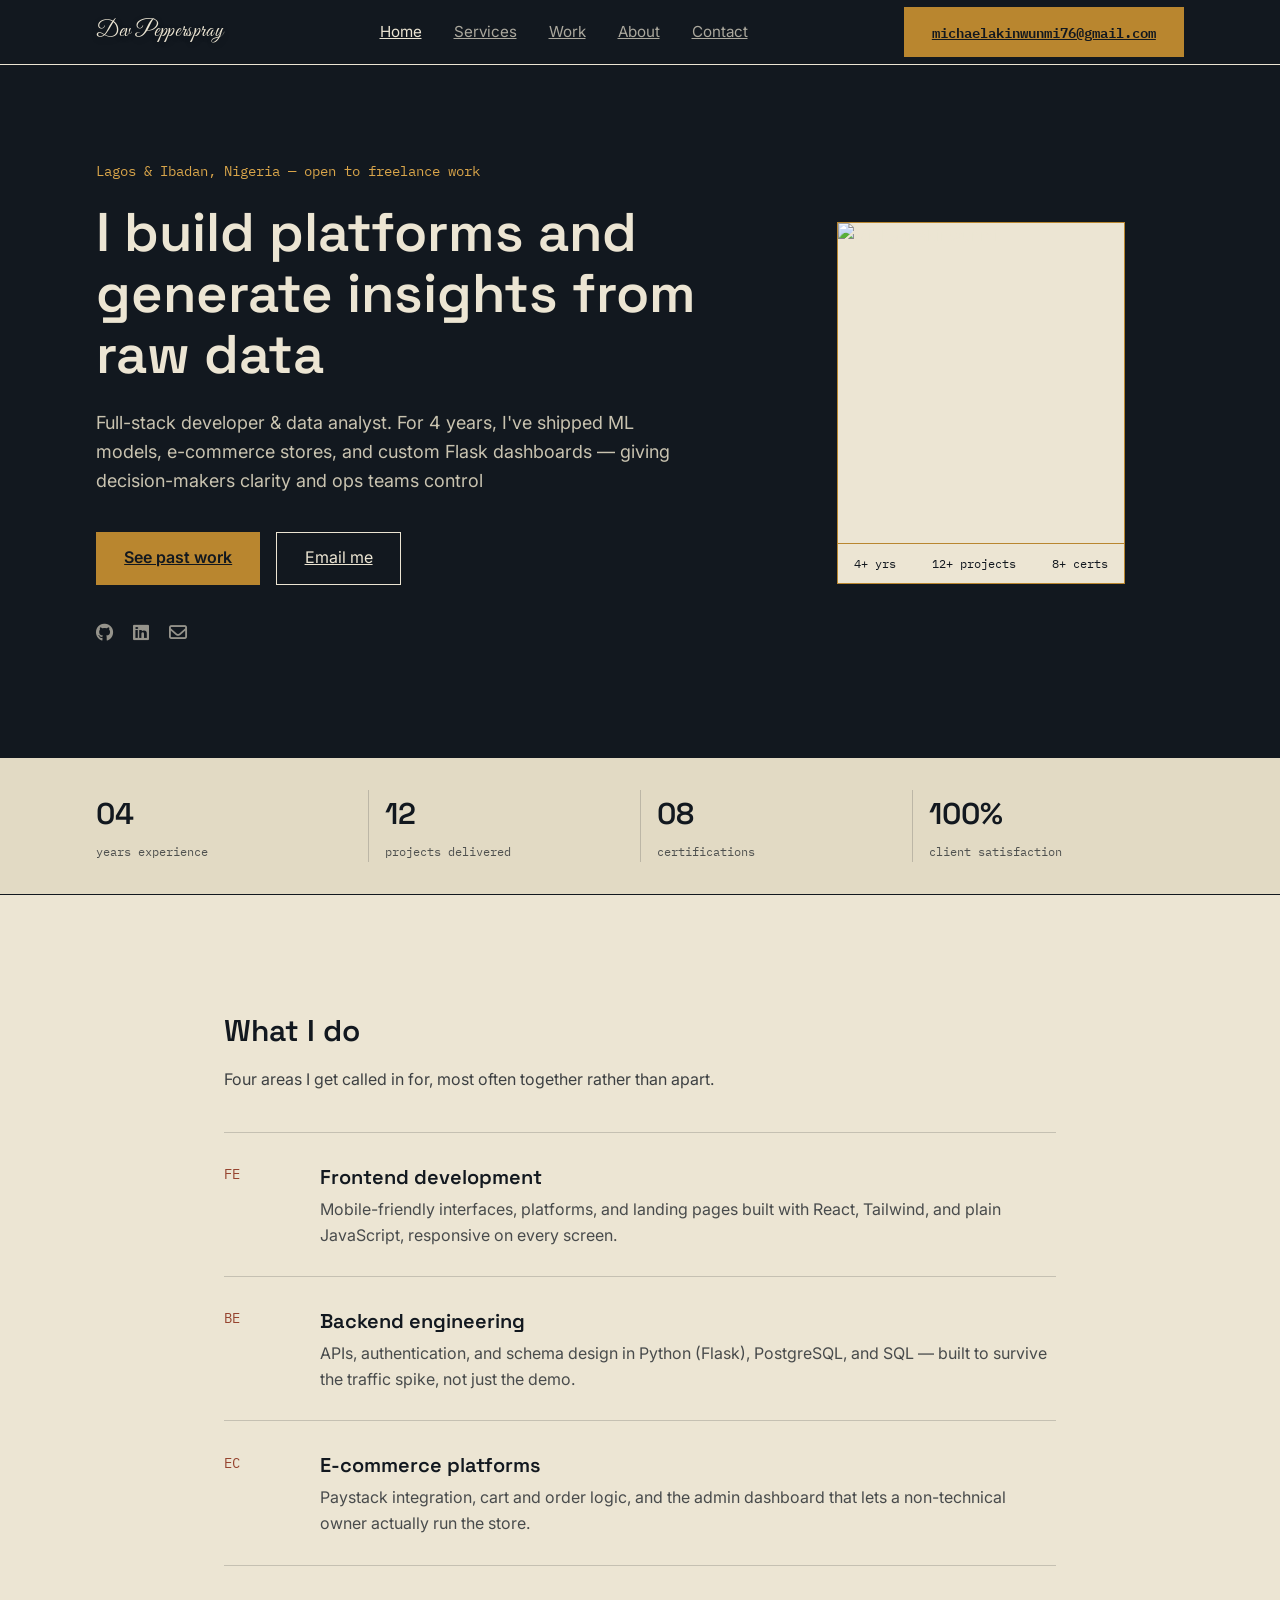
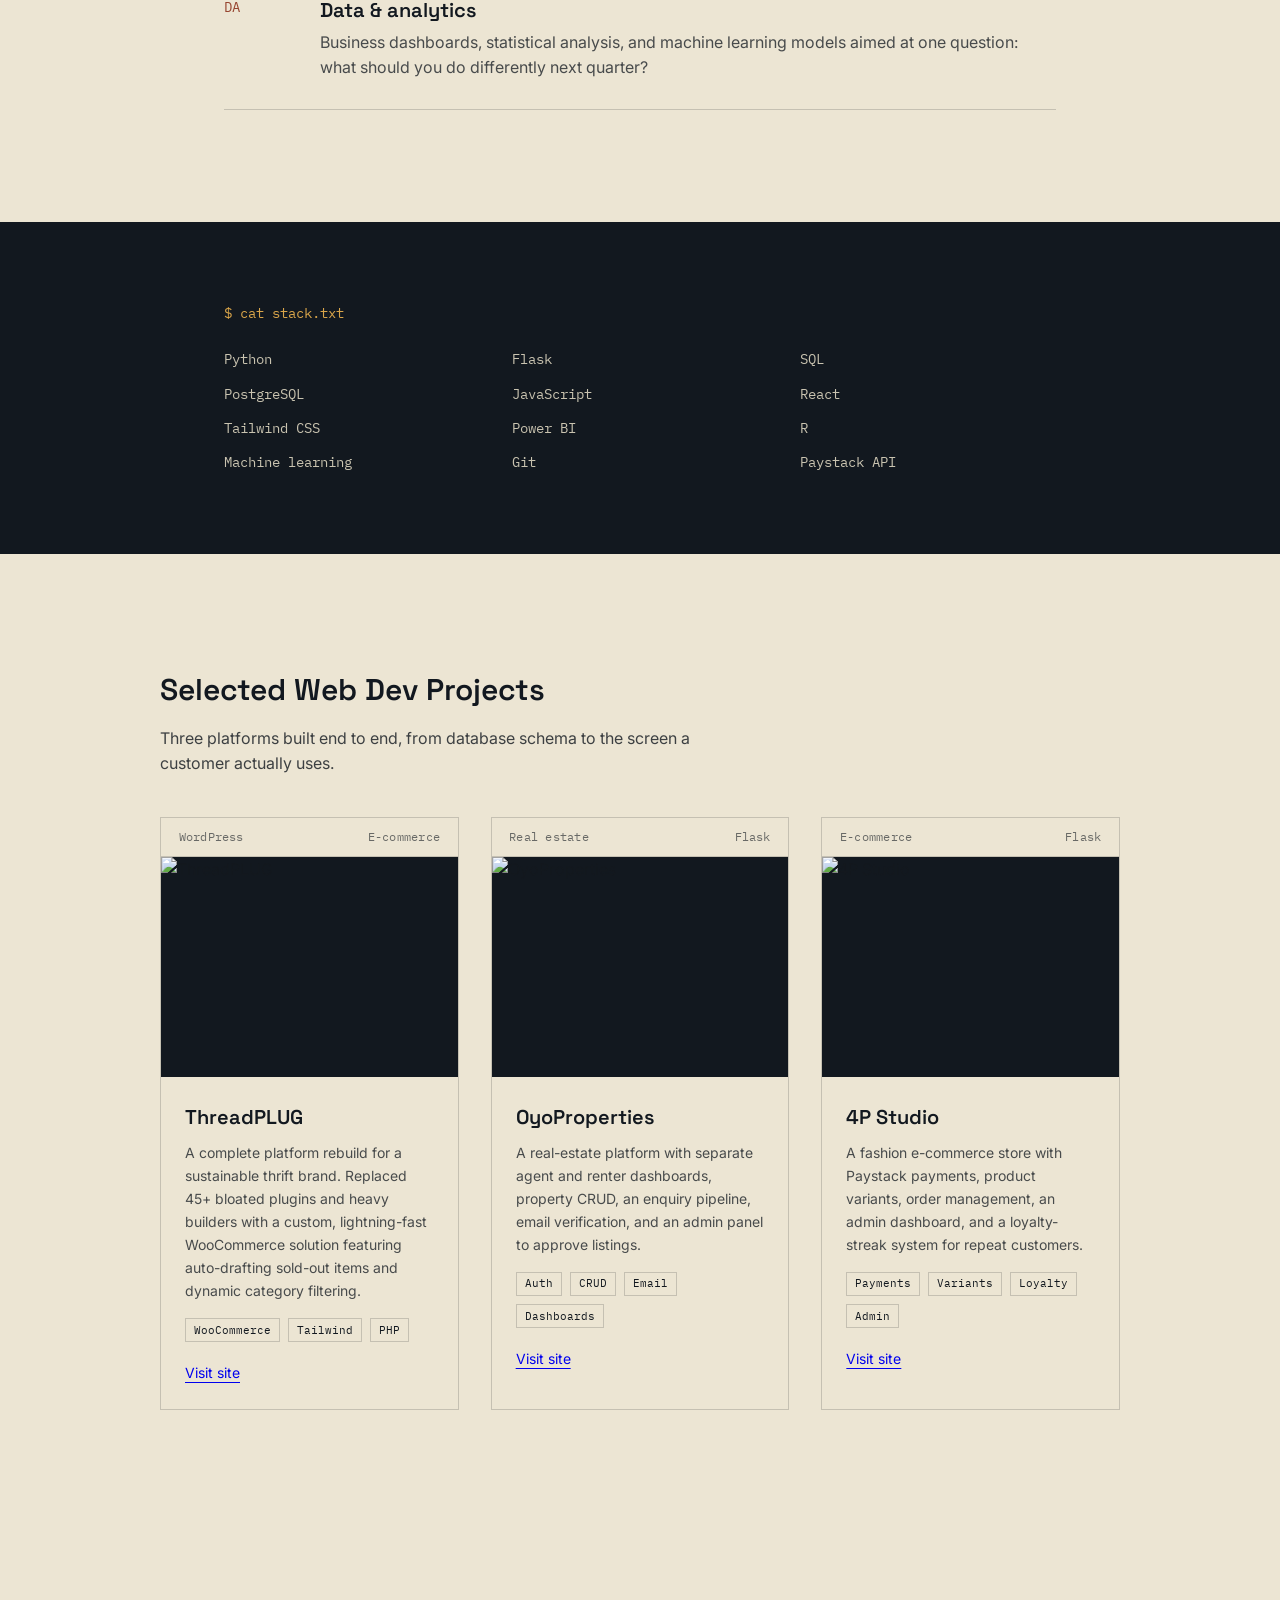
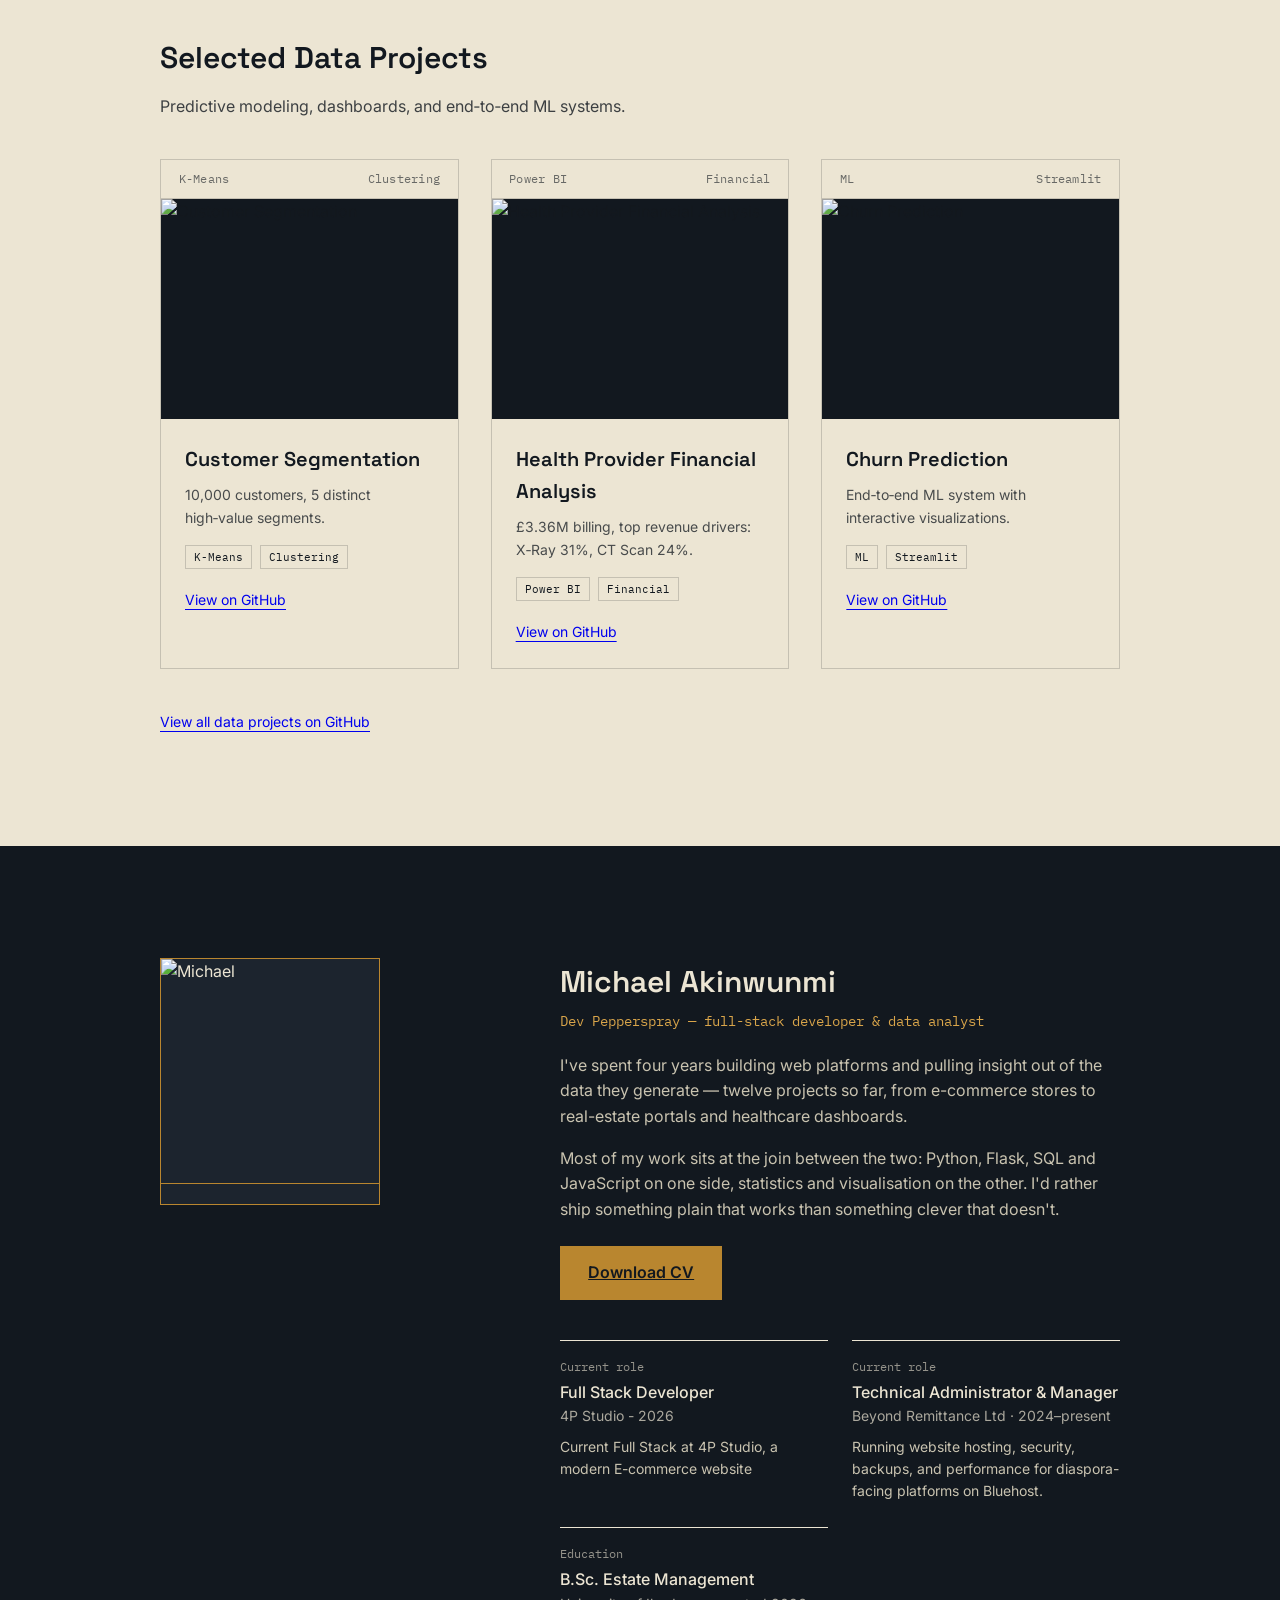
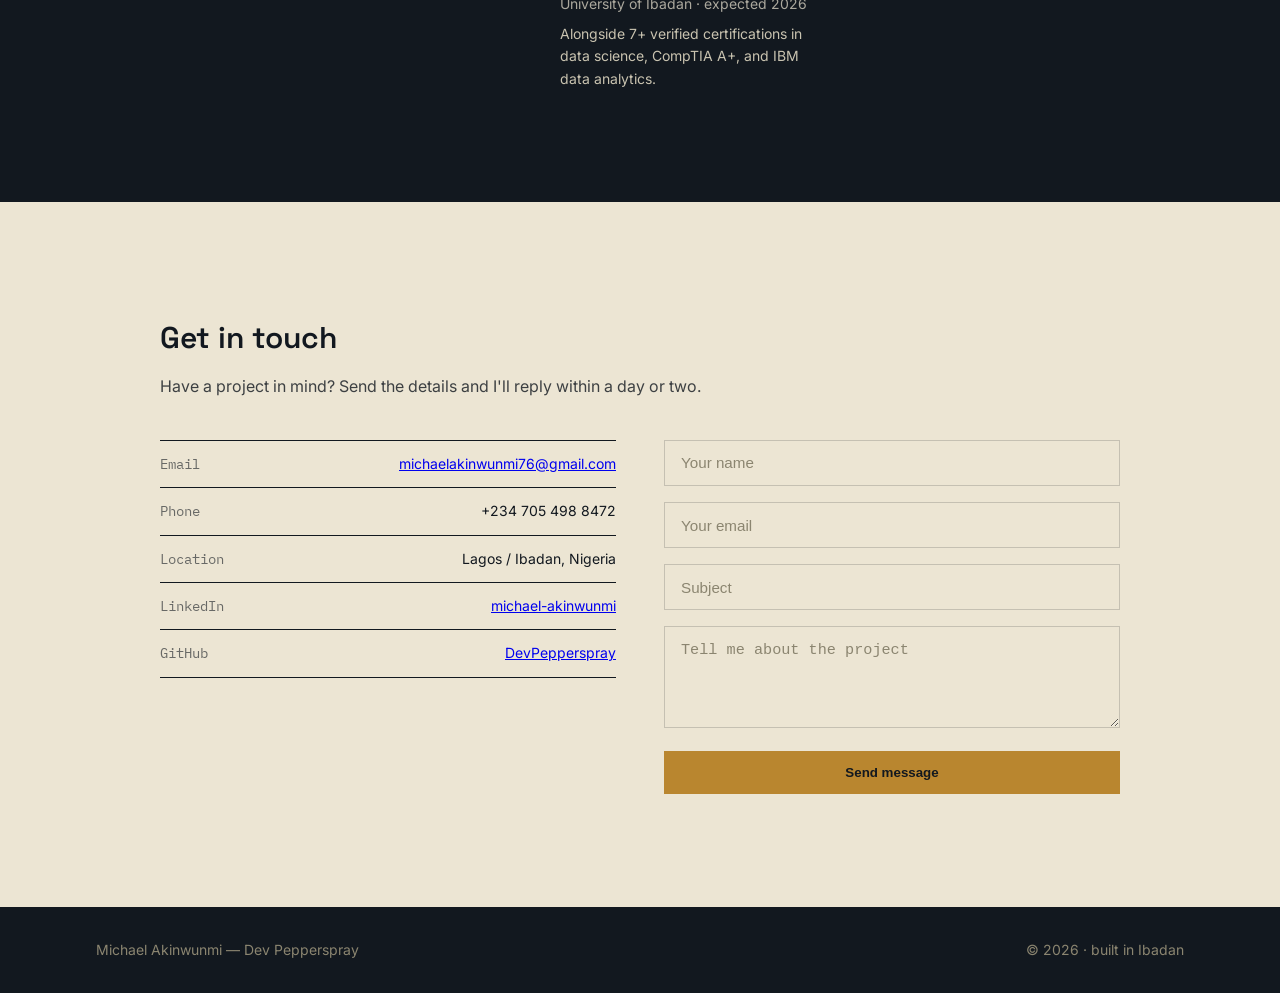
==== commit 686104e5: "Add files via upload" ====
--- a/index.html
+++ b/index.html
@@ -255,6 +255,7 @@
   }
   @media (min-width:1024px){
     .lg\:text-\[3\.4rem\]{ font-size:3.4rem; }
+    .lg\:grid-cols-3{ grid-template-columns:repeat(3,minmax(0,1fr)); }
   }
 </style>
 </head>
@@ -396,13 +397,38 @@
   <div class="max-w-5xl mx-auto px-5 sm:px-8">
     <div class="max-w-xl" data-reveal>
       <h2 class="display text-3xl font-semibold">Selected Web Dev Projects</h2>
-      <p class="mt-3 opacity-80">Two platforms built end to end, from database schema to the screen a customer actually uses.</p>
-    </div>
-
-    <div class="grid md:grid-cols-2 gap-8 mt-10">
+      <p class="mt-3 opacity-80">Three platforms built end to end, from database schema to the screen a customer actually uses.</p>
+    </div>
+
+    <div class="grid md:grid-cols-2 lg:grid-cols-3 gap-8 mt-10">
+      
+      <!-- Project 1: ThreadPLUG -->
       <div class="case-file" data-reveal>
         <div class="ref mono">
+          <span class="opacity-60">WordPress</span>
+          <span class="opacity-60">E-commerce</span>
+        </div>
+        <div class="thumb">
+          <!-- REPLACE THIS SRC WITH YOUR THREADPLUG IMAGE -->
+          <img src="https://github.com/DevPepperspray/DevPepperspray.github.io/blob/main/threadd.jpg?raw=true" alt="ThreadPLUG" />
+        </div>
+        <div class="p-6">
+          <h3 class="display text-xl font-semibold">ThreadPLUG</h3>
+          <p class="opacity-75 mt-2 text-sm leading-relaxed">A complete platform rebuild for a sustainable thrift brand. Replaced 45+ bloated plugins and heavy builders with a custom, lightning-fast WooCommerce solution featuring auto-drafting sold-out items and dynamic category filtering.</p>
+          <div class="flex flex-wrap gap-2 mt-4">
+            <span class="chip">WooCommerce</span><span class="chip">Tailwind</span><span class="chip">PHP</span>
+          </div>
+          <div class="flex items-center gap-5 mt-5 text-sm">
+            <a href="https://threadplug.net" target="_blank" class="underline underline-offset-4 hover:opacity-70">Visit site</a>
+          </div>
+        </div>
+      </div>
+
+      <!-- Project 2: OyoProperties -->
+      <div class="case-file" data-reveal style="transition-delay:80ms">
+        <div class="ref mono">
           <span class="opacity-60">Real estate</span>
+          <span class="opacity-60">Flask</span>
         </div>
         <div class="thumb">
           <img src="https://github.com/DevPepperspray/DevPepperspray.github.io/blob/main/images/Screenshot%202026-09-05%20003258.jpg?raw=true" alt="OyoProperties" onerror="this.onerror=null;this.src='https://placehold.co/600x400/1c242e/d9a54a?text=OyoProperties'" />
@@ -415,15 +441,15 @@
           </div>
           <div class="flex items-center gap-5 mt-5 text-sm">
             <a href="https://oyoproperties.ng" target="_blank" class="underline underline-offset-4 hover:opacity-70">Visit site</a>
-            
-          </div>
-        </div>
-      </div>
-
-      <div class="case-file" data-reveal style="transition-delay:80ms">
+          </div>
+        </div>
+      </div>
+
+      <!-- Project 3: 4P Studio -->
+      <div class="case-file" data-reveal style="transition-delay:160ms">
         <div class="ref mono">
-          
           <span class="opacity-60">E-commerce</span>
+          <span class="opacity-60">Flask</span>
         </div>
         <div class="thumb">
           <img src="https://github.com/DevPepperspray/DevPepperspray.github.io/blob/main/images/Screenshot%202026-09-01%20233532.jpg?raw=true" alt="4P Studio" onerror="this.onerror=null;this.src='https://placehold.co/600x400/1c242e/d9a54a?text=4P+Studio'" />
@@ -436,17 +462,17 @@
           </div>
           <div class="flex items-center gap-5 mt-5 text-sm">
             <a href="https://4pstudios.pythonanywhere.com" target="_blank" class="underline underline-offset-4 hover:opacity-70">Visit site</a>
-            
-          </div>
-        </div>
-      </div>
+          </div>
+        </div>
+      </div>
+
     </div>
 
     
   </div>
 </section>
 
-<!-- DATA PROJECTS (replaced with your three new cards) -->
+<!-- DATA PROJECTS -->
 <section id="work" class="py-20 md:py-28">
   <div class="max-w-5xl mx-auto px-5 sm:px-8">
     <div class="max-w-xl" data-reveal>
@@ -675,4 +701,4 @@
 </script>
 
 </body>
-</html>
+</html>
